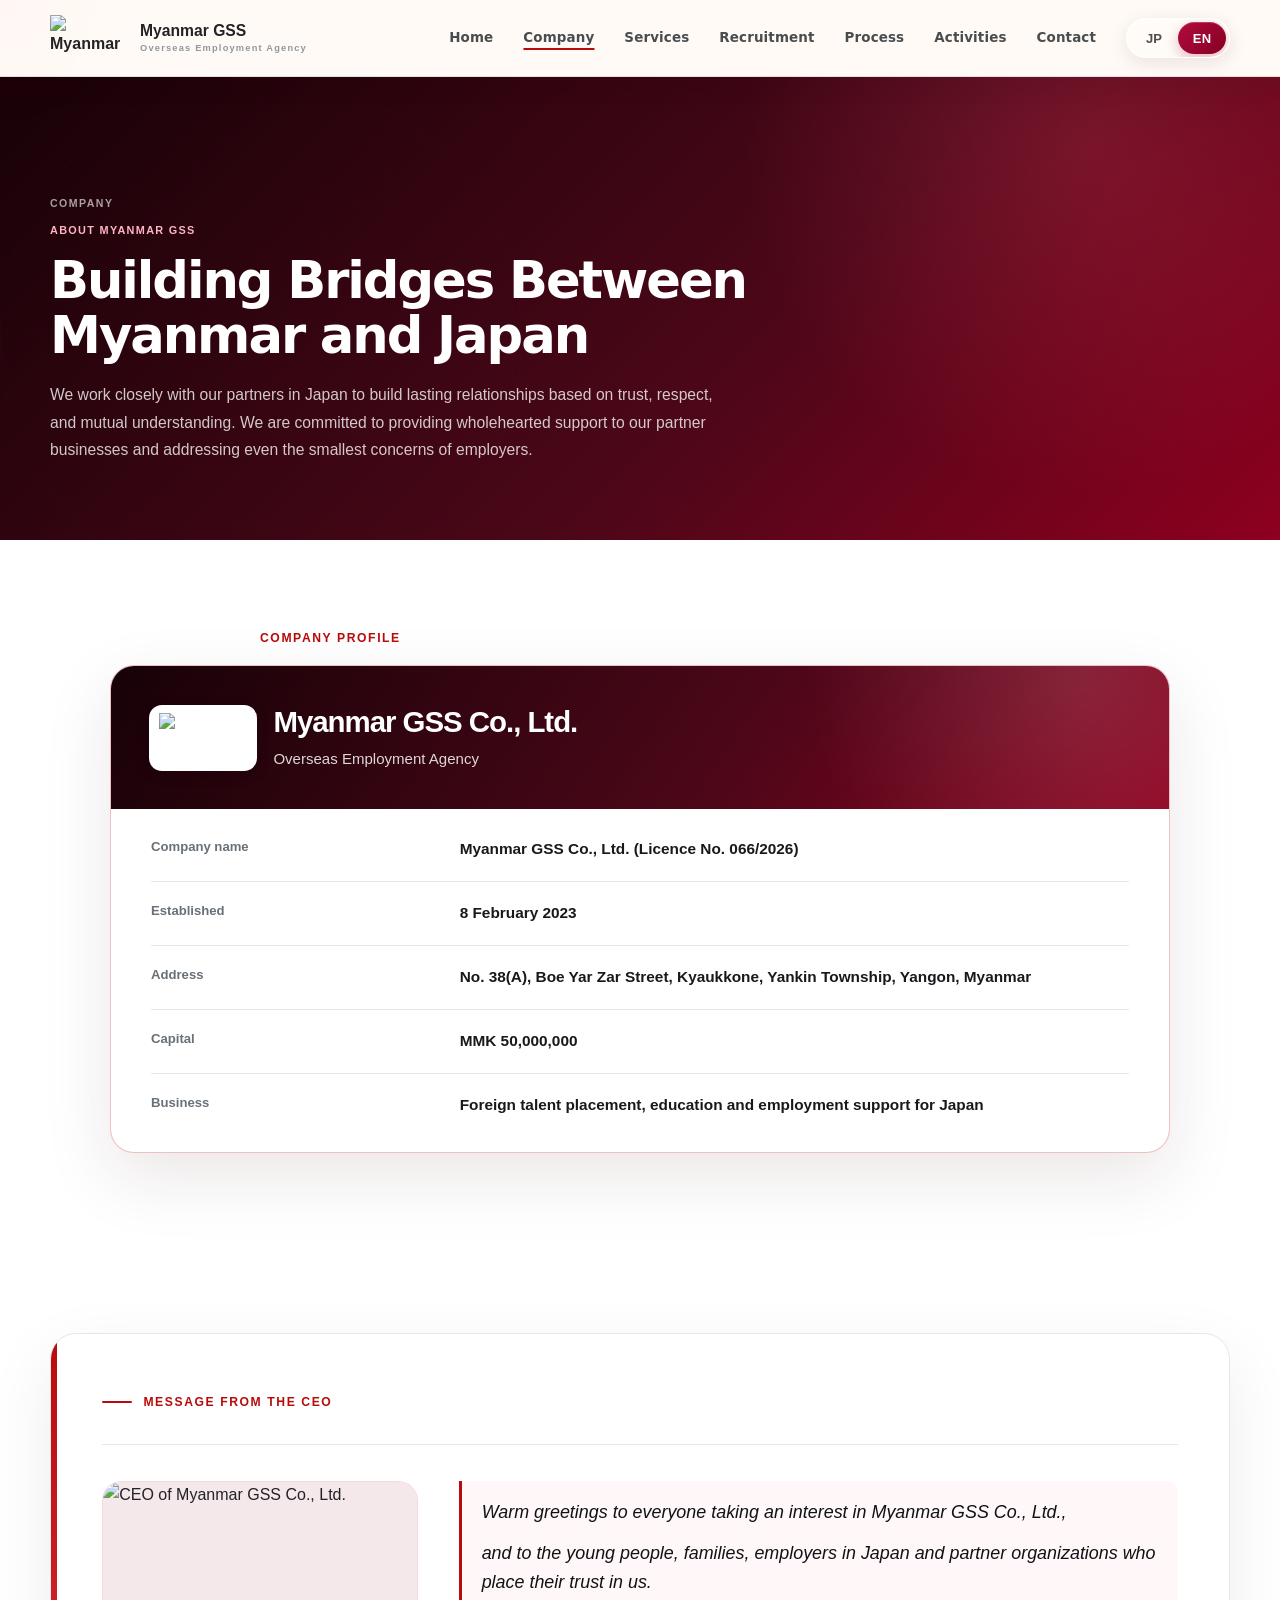
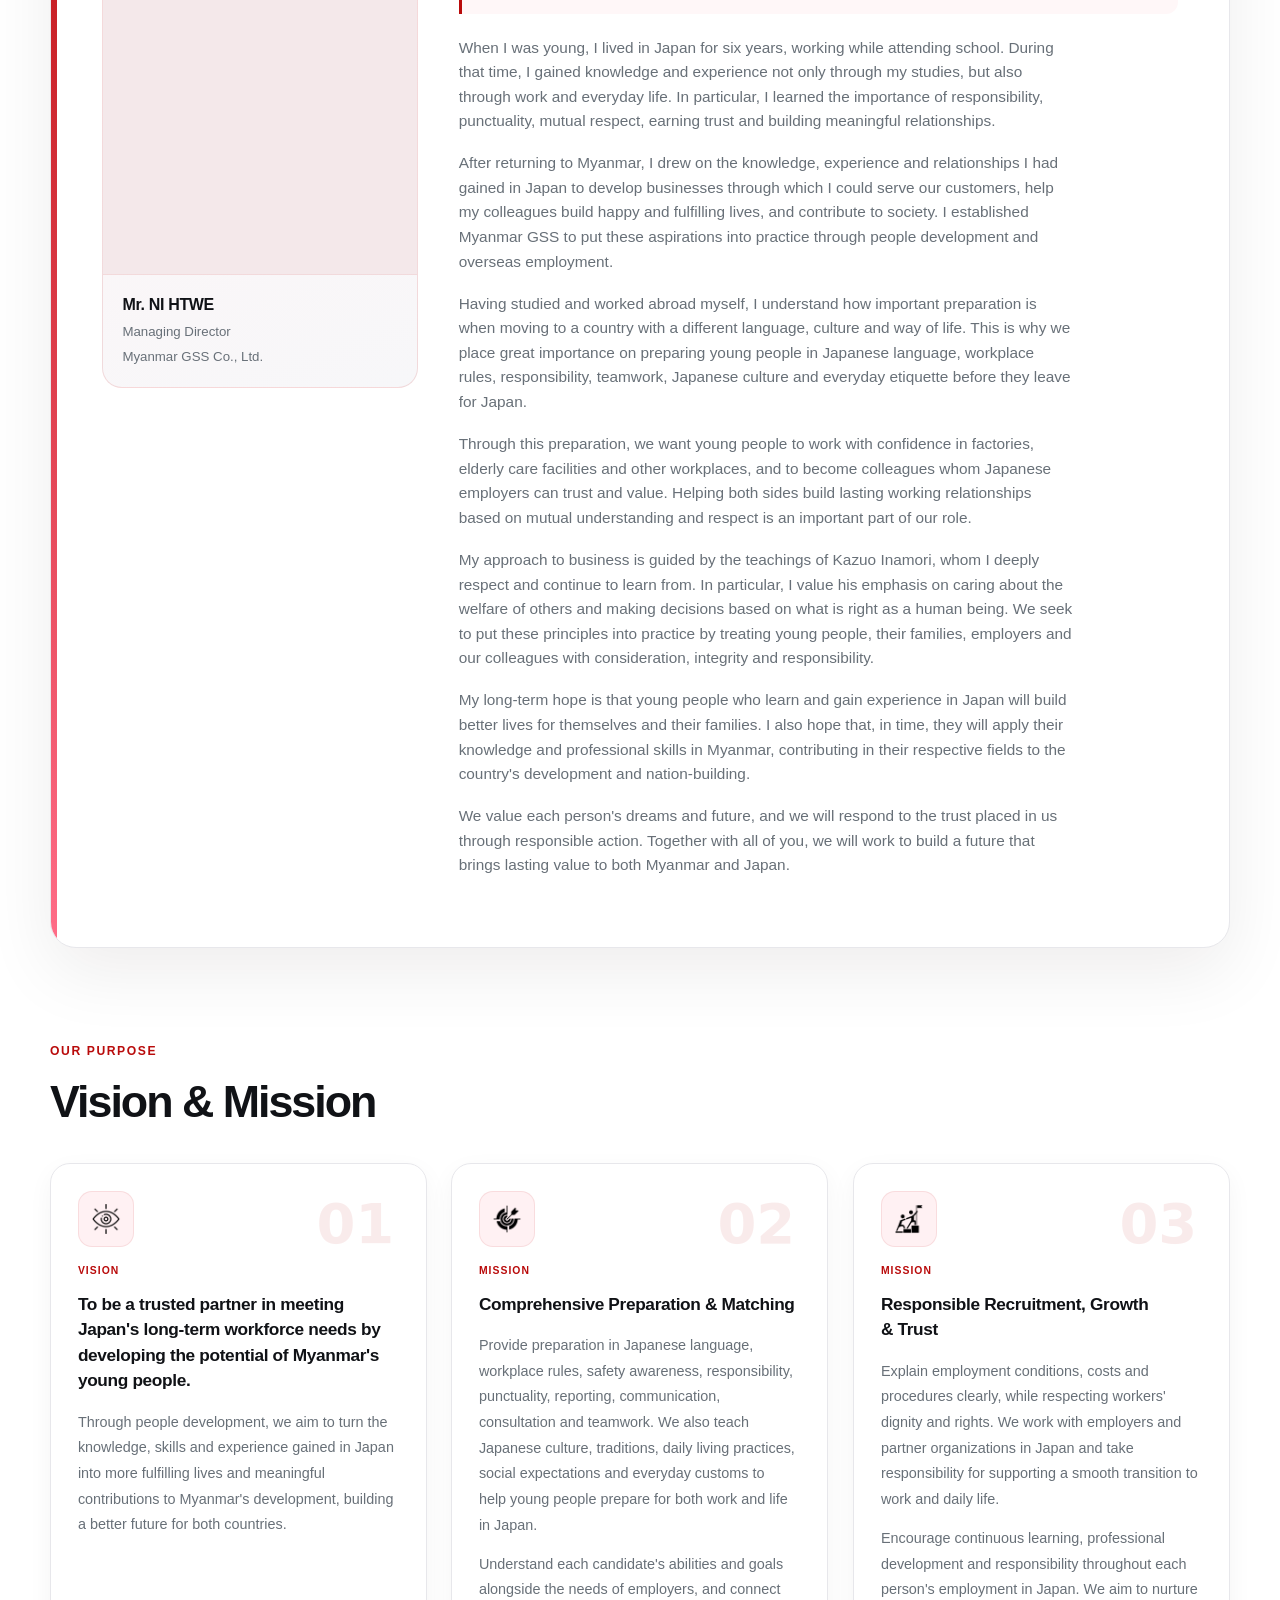
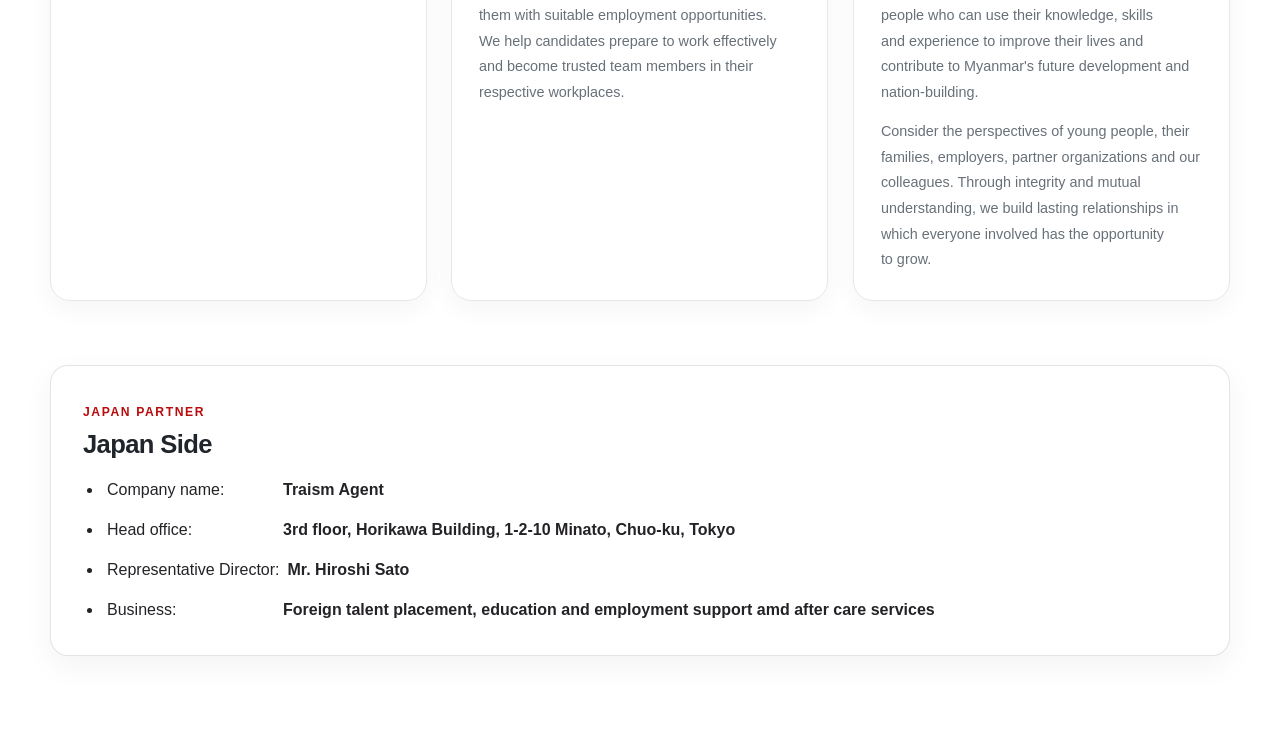
==== about.html @ 5ed7e0de "changed footer." ====
<!doctype html>
<html lang="en">

<head>
  <meta charset="utf-8">
  <meta name="viewport" content="width=device-width,initial-scale=1">
  <meta name="description" content="About Myanmar GSS Co., Ltd. and its bridge between Myanmar talent and Japan.">
  <title>Myanmar GSS | Company</title>

  <link rel="stylesheet" href="css/styles.css">
  <link rel="stylesheet" href="css/about.css">
  <link rel="stylesheet" href="css/footer.css">
  <link rel="stylesheet" href="css/home.css">

  <link rel="icon" href="assets/favicon.ico" sizes="any">
  <link rel="icon" type="image/png" sizes="192x192" href="assets/favicon-192.png">
  <link rel="apple-touch-icon" href="assets/apple-touch-icon.png">
  <link rel="stylesheet" href="https://cdnjs.cloudflare.com/ajax/libs/font-awesome/6.5.2/css/all.min.css">
  <link rel="stylesheet" href="https://cdn.jsdelivr.net/npm/bootstrap-icons@1.11.3/font/bootstrap-icons.min.css">

</head>

<body id="top" class="about-page">

  <div class="page-loader" id="pageLoader" aria-hidden="true">
    <div class="loader-inner">
      <div class="loader-logo"><img src="assets/logo.png" alt=""></div>
      <div class="loader-line"><span></span></div>
    </div>
  </div>
  <div class="scroll-progress" id="scrollProgress" aria-hidden="true"></div>
  <div class="cursor-glow" id="cursorGlow" aria-hidden="true"></div>


  <header class="nav-shell">
    <div class="container nav-inner">
      <a class="brand" href="index.html" aria-label="Myanmar GSS home" data-i18n-aria-label="common.brandHome">
        <span class="brand-logo-wrap"><img class="brand-logo" src="assets/logo.png" alt="Myanmar GSS logo"
            data-i18n-alt="header.brandName"></span>
        <span class="brand-copy"><span class="brand-name" data-i18n="header.brandName">Myanmar GSS</span><span
            class="brand-note" data-i18n="header.brandNoteGlobal">Overseas Employment Agency</span></span>
      </a>
      <button class="nav-toggle" id="navToggle" type="button" aria-label="Open navigation" aria-expanded="false"
        data-i18n-aria-label="common.openNavigation">
        <span></span><span></span><span></span>
      </button>
      <nav class="nav-links" id="navLinks" aria-label="Primary navigation"
        data-i18n-aria-label="common.primaryNavigation">
        <a class="nav-link" data-page="index.html" href="index.html" data-i18n="nav.home">Home</a>
        <a class="nav-link" data-page="about.html" href="about.html" data-i18n="nav.company">Company</a>
        <a class="nav-link" data-page="services.html" href="services.html" data-i18n="nav.services">Services</a>
        <a class="nav-link" data-page="recruitment.html" href="recruitment.html"
          data-i18n="nav.recruitment">Recruitment</a>
        <a class="nav-link" data-page="process.html" href="process.html" data-i18n="nav.process">Process</a>
        <a class="nav-link" data-page="activities.html" href="activities.html" data-i18n="nav.activities">Activities</a>
        <a class="nav-link" data-page="contact.html" href="contact.html" data-i18n="nav.contact">Contact</a>

        <div class="language-selector" id="languageSelector" role="group" aria-label="Change language"
          data-i18n-aria-label="common.changeLanguage">
          <span class="language-pill-bg" id="languagePill" aria-hidden="true"></span>
          <button class="language-btn" type="button" data-language="ja" aria-pressed="false"><span
              class="language-code">JP</span><span class="language-name" aria-hidden="true">日本語</span></button>
          <button class="language-btn" type="button" data-language="en" aria-pressed="true"><span
              class="language-code">EN</span><span class="language-name" aria-hidden="true">English</span></button>
        </div>

      </nav>
    </div>
  </header>


  <main>
    <section class="page-hero">
      <div class="container">
        <div class="crumb" data-i18n="company.hero.crumb">Company</div>
        <div class="eyebrow" data-i18n="company.hero.eyebrow">About Myanmar GSS</div>
        <h1 data-i18n="company.hero.title">Building Bridges Between Myanmar and Japan</h1>
        <p data-i18n="company.hero.copy">We work closely with our partners in Japan to build lasting relationships based
          on trust, respect,
          and mutual understanding. We are committed to providing wholehearted support to our partner businesses and
          addressing even the smallest concerns of employers.
        </p>
      </div>
    </section>

    <!-- COMPANY PROFILES SECTION -->
    <section class="section company-profiles-section">
      <div class="container">
        <div class="section-header company-profile-heading reveal">
          <div class="eyebrow" data-i18n="company.profile.eyebrow">Company profile</div>
        </div>

        <div class="company-profiles-grid company-profiles-grid-single">
          <!-- CARD A: MAIN AGENCY - Hero Profile Card -->
          <article class="profile-card hero-profile reveal">
            <div class="profile-card-header">

              <div class="profile-icon-wrapper">
                <img src="assets/logo.png" alt="Myanmar GSS Co., Ltd. logo" class="profile-logo">
              </div>

              <div class="profile-card-title">
                <strong data-i18n="company.profile.card.company">Myanmar GSS Co., Ltd.</strong>
                <span data-i18n="company.profile.card.heading">Overseas Employment Agency</span>
              </div>
            </div>
            <div class="profile-card-body">
              <div class="profile-row">
                <div class="profile-label" data-i18n="company.profile.card.companyLabel">Company name</div>
                <div class="profile-value" data-i18n="company.profile.card.companyValue">Myanmar GSS Co., Ltd. (Licence
                  No. 066/2026)</div>
              </div>
              <div class="profile-row">
                <div class="profile-label" data-i18n="company.profile.card.established">Established</div>
                <div class="profile-value" data-i18n="company.profile.card.establishedValue">8 February 2023</div>
              </div>
              <div class="profile-row">
                <div class="profile-label" data-i18n="company.profile.card.address">Address</div>
                <div class="profile-value" data-i18n="company.profile.card.addressValue">No. 38(A), Boe Yar Zar Street,
                  Kyaukkone, Yankin Township, Yangon, Myanmar</div>
              </div>
              <div class="profile-row">
                <div class="profile-label" data-i18n="company.profile.card.capital">Capital</div>
                <div class="profile-value" data-i18n="company.profile.card.capitalValue">MMK 50,000,000</div>
              </div>
              <div class="profile-row">
                <div class="profile-label" data-i18n="company.profile.card.business">Business</div>
                <div class="profile-value" data-i18n="company.profile.card.businessValue">Foreign talent placement,
                  education and employment support for Japan</div>
              </div>
            </div>
          </article>

        </div>

      
      </div>
    </section>
    <!-- CEO MESSAGE & PURPOSE SECTION -->
    <section class="ceo-purpose-section">
      <div class="container">

        <!-- CEO MESSAGE - Executive Highlight Card -->
        <article class="ceo-executive-card reveal">
          <div class="ceo-card-accent-bar" aria-hidden="true"></div>
          <div class="ceo-card-content">
            <div class="ceo-card-header">
              <div class="ceo-heading-copy">
                <span class="eyebrow" data-i18n="company.ceo.ceoTitle">MESSAGE FROM THE CEO</span>
              </div>
            </div>
            <div class="ceo-message-layout">
              <aside class="ceo-visual-column" aria-label="Chief Executive Officer">
                <div class="ceo-portrait ceo-portrait-large">
                  <img src="assets/images/company/company_4.webp" alt="CEO of Myanmar GSS Co., Ltd.">
                </div>
                <div class="ceo-visual-caption">
                  <strong data-i18n="company.ceo.name">Mr. NI HTWE</strong>
                  <span data-i18n="company.ceo.position">Managing Director</span>
                  <span data-i18n="company.ceo.company">Myanmar GSS Co., Ltd.</span>
                </div>
              </aside>
              <div class="ceo-message-copy">
                <blockquote class="ceo-quote" data-i18n="company.ceo.ceoMessage">
                  <p>Warm greetings to everyone taking an interest in Myanmar GSS Co., Ltd.,</p>
                  <p>and to the young people, families, employers in Japan and partner organizations who place their
                    trust in us.</p>
                </blockquote>
                <div class="ceo-message-body" data-i18n="company.ceo.ceoParagraph">
                  <p>When I was young, I lived in Japan for six years, working while attending school. During that time,
                    I gained knowledge and experience not only through my studies, but also through work and everyday
                    life. In particular, I learned the importance of responsibility, punctuality, mutual respect,
                    earning trust and building meaningful relationships.</p>
                  <p>After returning to Myanmar, I drew on the knowledge, experience and relationships I had gained in
                    Japan to develop businesses through which I could serve our customers, help my colleagues build
                    happy and fulfilling lives, and contribute to society. I established Myanmar GSS to put these
                    aspirations into practice through people development and overseas employment.</p>
                  <p>Having studied and worked abroad myself, I understand how important preparation is when moving to a
                    country with a different language, culture and way of life. This is why we place great importance on
                    preparing young people in Japanese language, workplace rules, responsibility, teamwork, Japanese
                    culture and everyday etiquette before they leave for Japan.</p>
                  <p>Through this preparation, we want young people to work with confidence in factories, elderly care
                    facilities and other workplaces, and to become colleagues whom Japanese employers can trust and
                    value. Helping both sides build lasting working relationships based on mutual understanding and
                    respect is an important part of our role.</p>
                  <p>My approach to business is guided by the teachings of Kazuo Inamori, whom I deeply respect and
                    continue to learn from. In particular, I value his emphasis on caring about the welfare of others
                    and making decisions based on what is right as a human being. We seek to put these principles into
                    practice by treating young people, their families, employers and our colleagues with consideration,
                    integrity and responsibility.</p>
                  <p>My long-term hope is that young people who learn and gain experience in Japan will build better
                    lives for themselves and their families. I also hope that, in time, they will apply their knowledge
                    and professional skills in Myanmar, contributing in their respective fields to the country's
                    development and nation-building.</p>
                  <p>We value each person's dreams and future, and we will respond to the trust placed in us through
                    responsible action. Together with all of you, we will work to build a future that brings lasting
                    value to both Myanmar and Japan.</p>
                </div>
              </div>
            </div>
          </div>
        </article>

        <!-- PURPOSE: VISION & MISSION - 3-Column Card Grid -->
        <div class="purpose-section reveal delay-1">
          <header class="purpose-header">
            <span class="eyebrow" data-i18n="company.purpose.title">OUR PURPOSE</span>
            <h2 data-i18n="company.purpose.h1">Vision & Mission</h2>
          </header>

          <div class="purpose-grid-3col">
            <!-- VISION CARD -->
            <article class="purpose-card-3col vision-card">
              <div class="purpose-card-icon"><img src="assets/images/about/vision.png" alt="" aria-hidden="true" loading="lazy"></div>
              <div class="purpose-card-number">01</div>
              <div class="purpose-card-content">
                <span class="purpose-label" data-i18n="company.vision.label">VISION</span>
                <h3 data-i18n="company.vision.title">To be a trusted partner in meeting Japan's long-term workforce
                  needs by developing the potential of Myanmar's young people.</h3>
                <p data-i18n="company.vision.text">Through people development, we aim to turn the knowledge, skills and
                  experience gained in Japan into more fulfilling lives and meaningful contributions to Myanmar's
                  development, building a better future for both countries.</p>
              </div>
            </article>

            <!-- MISSION CARD 1: PREPARATION & MATCHING -->
            <article class="purpose-card-3col mission-card">
              <div class="purpose-card-icon"><img src="assets/images/about/target.png" alt="" aria-hidden="true" loading="lazy"></div>
              <div class="purpose-card-number">02</div>
              <div class="purpose-card-content">
                <span class="purpose-label" data-i18n="company.mission.label">MISSION</span>
                <h3 data-i18n="company.mission.title1">Comprehensive Preparation & Matching</h3>
                <p data-i18n="company.mission.text1">Provide preparation in Japanese language, workplace rules, safety
                  awareness, responsibility, punctuality, reporting, communication, consultation and teamwork. We also
                  teach Japanese culture, traditions, daily living practices, social expectations and everyday customs
                  to help young people prepare for both work and life in Japan.</p>
                <p data-i18n="company.mission.text2">Understand each candidate's abilities and goals alongside the needs
                  of employers, and connect them with suitable employment opportunities. We help candidates prepare to
                  work effectively and become trusted team members in their respective workplaces.</p>
              </div>
            </article>

            <!-- MISSION CARD 2: RESPONSIBLE RECRUITMENT & GROWTH -->
            <article class="purpose-card-3col mission-card">
              <div class="purpose-card-icon"><img src="assets/images/about/goals.png" alt="" aria-hidden="true" loading="lazy"></div>
              <div class="purpose-card-number">03</div>
              <div class="purpose-card-content">
                <span class="purpose-label" data-i18n="company.mission.label">MISSION</span>
                <h3 data-i18n="company.mission.title3">Responsible Recruitment, Growth & Trust</h3>
                <p data-i18n="company.mission.text3">Explain employment conditions, costs and procedures clearly, while
                  respecting workers' dignity and rights. We work with employers and partner organizations in Japan and
                  take responsibility for supporting a smooth transition to work and daily life.</p>
                <p data-i18n="company.mission.text4">Encourage continuous learning, professional development and
                  responsibility throughout each person's employment in Japan. We aim to nurture people who can use
                  their knowledge, skills and experience to improve their lives and contribute to Myanmar's future
                  development and nation-building.</p>
                <p data-i18n="company.mission.text5">Consider the perspectives of young people, their families,
                  employers, partner organizations and our colleagues. Through integrity and mutual understanding, we
                  build lasting relationships in which everyone involved has the opportunity to grow.</p>
              </div>
            </article>
          </div>
        </div><br>

    <!-- JAPAN-SIDE PARTNER DETAILS (restored from previous About page) -->
        <section class="japan-side-card reveal" aria-labelledby="japan-side-title">
          <div class="japan-side-heading">
            <span class="eyebrow">JAPAN PARTNER</span>
            <h3 id="japan-side-title">Japan Side</h3>
          </div>
          <ul class="japan-side-details">
            <li><span>Company name:</span><strong>Traism Agent</strong></li>
            <li><span>Head office:</span><strong>3rd floor, Horikawa Building, 1-2-10 Minato, Chuo-ku, Tokyo</strong></li>
            <li><span>Representative Director:</span><strong>Mr. Hiroshi Sato</strong></li>
            <li><span>Business:</span><strong>Foreign talent placement, education and employment support amd after care services</strong></li>
          </ul>
        </section>


      </div>
    </section>


  </main>

  <!-- Footer -->
  <div id="footer-container"></div>

  <button class="backtop" id="backTop" type="button" aria-label="Back to top"
    data-i18n-aria-label="common.backToTop">↑</button>
  <script src="js/components.js"></script>
  <script src="js/vendor/i18next.min.js"></script>
  <script src="js/i18n.js"></script>
  <script src="js/script.js"></script>

</body>

</html>
---- css/styles.css ----
:root {
  /* Image Palette */
  --primary-white: #f4f4f4;
  /* Base off-white / light surface */
  --accent-orange: #fb9935;
  /* Warm secondary accent */
  --red: #b90b0b;
  /* Primary brand red */
  --red-dark: #8c0909;
  /* Deep red / dark states */

  /* Derived Neutrals & Tints */
  --red-soft: #fff1f3;
  /* Soft light tint derived from #B90B0B */
  --surface: #f4f4f4;
  /* Matched to off-white swatch */
  --line: #e6e2e0;
  /* Neutral border line */
  --ink: #101216;
  /* High-contrast text */
  --muted: #687078;
  /* Subtle copy */
  --dark: #170207;
  /* Dark theme panels */
  --white: #ffffff;
  /* Pure white */
  --ease: cubic-bezier(0.2, 0.8, 0.2, 1);
}

* {
  box-sizing: border-box;
}

html {
  scroll-behavior: smooth;
  scroll-padding-top: 82px;
}

body {
  margin: 0;
  font-family:
    Inter,
    ui-sans-serif,
    system-ui,
    -apple-system,
    "Segoe UI",
    Arial,
    sans-serif;
  color: var(--ink);
  background: #fff;
  line-height: 1.7;
  -webkit-font-smoothing: antialiased;
}

a {
  text-decoration: none;
  color: inherit;
}

img {
  display: block;
  max-width: 100%;
}


button,
input,
textarea {
  font: inherit;
}

button {
  cursor: pointer;
}

.container {
  width: min(1180px, calc(100% - 40px));
  margin-inline: auto;
}

h1,
h2,
h3,
h4 {
  font-family: Manrope, Inter, ui-sans-serif, system-ui, sans-serif;
  letter-spacing: -0.045em;
  line-height: 1.08;
}

.page-loader {
  position: fixed;
  inset: 0;
  z-index: 2000;
  background: var(--red-soft);
  display: grid;
  place-items: center;
  transition:
    opacity 0.55s var(--ease),
    visibility 0.55s var(--ease);
}

.page-loader.hide {
  opacity: 0;
  visibility: hidden;
  pointer-events: none;
}

.loader-inner {
  text-align: center;
  color: #fff;
}

.loader-logo {
  width: 120px;
  height: 80px;
  margin: auto auto 18px;
  overflow: hidden;
}

.loader-logo img {
  width: 100%;
  height: 100%;
  object-fit: contain;
}

.loader-line {
  width: 150px;
  height: 2px;
  background: #ffffff20;
  overflow: hidden;
}

.loader-line span {
  display: block;
  width: 55%;
  height: 100%;
  background: #ff4769;
  animation: load 1.1s var(--ease) infinite;
}

@keyframes load {
  to {
    transform: translateX(300%);
  }
}

.scroll-progress {
  position: fixed;
  z-index: 2100;
  top: 0;
  left: 0;
  width: 0;
  height: 3px;
  background: linear-gradient(90deg, var(--red), #ff4769);
}

.cursor-glow {
  position: fixed;
  z-index: 999;
  pointer-events: none;
  width: 260px;
  height: 260px;
  border-radius: 50%;
  transform: translate(-50%, -50%);
  background: radial-gradient(circle, rgba(201, 0, 45, 0.09), transparent 68%);
  opacity: 0;
}

body.cursor-ready .cursor-glow {
  opacity: 1;
}

.nav-shell {
  position: sticky;
  top: 0;
  z-index: 1000;
  background: #fffffff2;
  border-bottom: 1px solid var(--line);
  -webkit-backdrop-filter: blur(16px);
  backdrop-filter: blur(16px);
  transition: 0.3s var(--ease);
}

.nav-shell.scrolled {
  box-shadow: 0 10px 35px #0000000d;
}

.nav-shell.nav-hidden {
  transform: translateY(-100%);
}

.nav-inner {
  min-height: 76px;
  display: flex;
  align-items: center;
  gap: 24px;
}

.brand {
  display: flex;
  align-items: center;
  gap: 12px;
  font-weight: 800;
  min-width: 220px;
}

.brand-logo-wrap {
  width: 78px;
  height: 46px;
  display: flex;
  align-items: center;
  justify-content: center;
  flex: 0 0 auto;
}

.brand-logo {
  width: 78px;
  height: 46px;
  object-fit: contain;
}

.brand-copy {
  display: block;
}

.brand-name {
  display: block;
  line-height: 1;
  font-size: 0.98rem;
}

.brand-note {
  display: block;
  margin-top: 5px;
  color: #92979c;
  font-size: 0.58rem;
  letter-spacing: 0.13em;
  line-height: 1;
}

.nav-toggle {
  display: none;
  border: 1px solid var(--line);
  background: #fff;
  border-radius: 10px;
  padding: 8px 11px;
}

.nav-toggle span {
  display: block;
  width: 22px;
  height: 2px;
  background: #222;
  margin: 4px;
}

.nav-links {
  display: flex;
  align-items: center;
  gap: 6px;
  margin-left: auto;
}

.nav-link {
  position: relative;
  display: inline-flex;
  align-items: center;
  height: 40px;
  padding: 0 12px;
  font-size: 0.84rem;
  font-weight: 600;
  font-family: Inter, ui-sans-serif, system-ui, -apple-system, "Segoe UI", Arial, sans-serif;
  letter-spacing: 0.01em;
  color: #4a4d50;
  line-height: 1;
  transition: color 0.2s var(--ease);
}

.nav-link:hover {
  color: var(--red);
}


.nav-link:after {
  content: "";
  position: absolute;
  left: 50%;
  bottom: 2px;
  width: 0;
  height: 2px;
  bottom: 8px;
  background: var(--red);
  transform: translateX(-50%);
  transition: 0.25s var(--ease);
}

.nav-link:hover:after,
.nav-link.active:after {
  width: calc(100% - 24px);
}

.hero {
  position: relative;
  min-height: 760px;
  display: flex;
  align-items: center;
  overflow: hidden;
  background: var(--dark);
  color: #fff;
}

.hero-photo {
  position: absolute;
  inset: -2%;
  background:
    linear-gradient(90deg,
      #110005f7 0%,
      #110005d4 35%,
      #11000566 68%,
      #11000526 100%),
    url("../assets/representative.png") center/cover no-repeat;
  transform: scale(1.02);
  transition: transform 1.5s var(--ease);
}

.loaded .hero-photo {
  transform: scale(1);
}

.hero-grid {
  position: absolute;
  inset: 0;
  opacity: 0.2;
  background:
    linear-gradient(#fff1 1px, transparent 1px),
    linear-gradient(90deg, #fff1 1px, transparent 1px);
  background-size: 76px 76px;
}

.hero-content {
  position: relative;
  z-index: 2;
  padding: 90px 0;
}

.kicker,
.eyebrow {
  font-size: 0.69rem;
  font-weight: 850;
  letter-spacing: 0.18em;
  text-transform: uppercase;
}

.kicker {
  color: #ffb5c3;
}

.kicker:before {
  content: "";
  display: inline-block;
  width: 34px;
  height: 2px;
  background: #ffb5c3;
  vertical-align: middle;
  margin-right: 11px;
}

.eyebrow {
  color: var(--red);
}

.p_eyebrow {
    color: var(--black);
    font-weight: bold;
}

.hero h2 .red {
  color: #ffbac6;
}

.hero-copy,
.hero-copy1 {
  max-width: 690px;
  color: #ffffffbd;
  font-size: 1.04rem;
}

.hero-highlights {
  max-width: 1050px;
  margin: 0;
  padding-left: 1.2rem;
  color: #ffffff;
}

.hero-highlights li {
  margin-bottom: 1rem;
  padding-left: 0.2rem;
  color: #ffffffbd;
  font-size: 1.04rem;
  line-height: 1.7;
}

.hero-highlights li::marker {
  color: #ffffff;
}

.hero-actions {
  display: flex;
  flex-wrap: wrap;
  gap: 10px;
  margin-top: 1.8rem;
}

.btn {
  display: inline-flex;
  align-items: center;
  justify-content: center;
  border: 0;
  border-radius: 999px;
  padding: 0.86rem 1.25rem;
  font-weight: 800;
  transition: 0.22s var(--ease);
}

.btn-red {
  background: var(--red);
  color: #fff;
  box-shadow: 0 14px 30px #c9002d33;
}

.btn-red:hover {
  background: var(--red-dark);
  color: #fff;
  transform: translateY(-2px);
}

.btn-white {
  background: #fff;
  color: #171717;
}

.btn-white:hover {
  background: #f2f2f2;
  transform: translateY(-2px);
}

.hero-facts {
  display: flex;
  flex-wrap: wrap;
  margin-top: 3rem;
  max-width: 860px;
  border-top: 1px solid #fff2;
  padding-top: 1.25rem;
}

.hero-fact {
  min-width: 200px;
  padding: 0 1.35rem;
  border-right: 1px solid #fff1;
}

.hero-fact:first-child {
  padding-left: 0;
}

.hero-fact:last-child {
  border-right: 0;
}

.hero-fact small {
  display: block;
  color: #ffffff70;
  font-size: 0.64rem;
  letter-spacing: 0.12em;
  text-transform: uppercase;
}

.hero-fact strong {
  display: block;
  color: #fff;
  font-size: 0.9rem;
}

.section {
  padding: 100px 0;
}

.section-soft {
  background: var(--surface);
}

.section-title {
  margin: 0.55rem 0 1rem;
  font-size: clamp(2.2rem, 4.5vw, 4.3rem);
}

.section-copy {
  color: var(--muted);
  max-width: 720px;
}

.page-hero {
  padding: 140px 0 92px;
  background: linear-gradient(135deg, #170207, #39000d);
  color: #fff;
  position: relative;
  overflow: hidden;
}

.page-hero:after {
  content: "";
  position: absolute;
  width: 520px;
  height: 520px;
  border: 1px solid #fff2;
  border-radius: 50%;
  right: -170px;
  top: -220px;
  box-shadow:
    0 0 0 55px #fff00005,
    0 0 0 110px #fff00003;
}

.page-hero .container {
  position: relative;
  z-index: 1;
}

.page-hero .eyebrow {
  color: #ffb5c3;
}

.crumb {
  font-size: 0.72rem;
  color: #ffffff80;
  font-weight: 800;
  letter-spacing: 0.08em;
  text-transform: uppercase;
  margin-bottom: 1rem;
}

.page-hero h1 {
  font-size: clamp(2.9rem, 6vw, 6rem);
  margin: 0.5rem 0 1rem;
}

.page-hero p {
  max-width: 720px;
  color: #ffffffb8;
  font-size: 1.05rem;
}

.card-clean,
.service-card,
.job-card,
.gallery-copy,
.profile {
  background: #fff;
  border: 1px solid var(--line);
}

.card-clean {
  height: 100%;
  padding: 2rem;
  transition: 0.28s var(--ease);
}

.card-clean:hover,
.job-card:hover {
  transform: translateY(-5px);
  box-shadow: 0 22px 60px #00000012;
}

.number {
  font-weight: 850;
  color: var(--red);
  font-size: 2.8rem;
  line-height: 1;
}

.fact-grid {
  display: grid;
  grid-template-columns: repeat(2, 1fr);
  gap: 1px;
  background: var(--line);
  border: 1px solid var(--line);
}

.fact-grid1 {
  display: grid;
  grid-template-columns: repeat(1, 1fr);
  gap: 1px;
  background: transparent;
  border: 1px solid var(--line);
}

.fact {
  background: #fff;
  padding: 1.3rem;
}

.fact small {
  display: block;
  color: var(--muted);
  font-size: 0.67rem;
  text-transform: uppercase;
  letter-spacing: 0.11em;
}

.fact strong {
  display: block;
  margin-top: 0.25rem;
}

.profile {
  border-top: 3px solid var(--red);
  box-shadow: 0 25px 65px #0000000f;
}

.profile-head {
  padding: 1.15rem 1.35rem;
  background: #fafafa;
  border-bottom: 1px solid var(--line);
  display: flex;
  justify-content: space-between;
  gap: 10px;
}

.profile-body {
  padding: 0.25rem 1.35rem;
}

.profile-row {
  display: grid;
  grid-template-columns: 150px 1fr;
  gap: 18px;
  padding: 1.08rem 0;
  border-bottom: 1px solid var(--line);
}

.profile-row:last-child {
  border-bottom: 0;
}

.profile-label {
  color: var(--muted);
  font-size: 0.79rem;
  font-weight: 700;
}

.profile-value {
  font-weight: 600;
}

.dark-panel {
  background: var(--dark);
  color: #fff;
  position: relative;
  overflow: hidden;
}

.dark-panel .container {
  position: relative;
  z-index: 1;
}

.quote {
  max-width: 850px;
  border-left: 3px solid #ff4769;
  padding-left: 1.2rem;
  font-size: clamp(1.5rem, 2.7vw, 2.35rem);
  line-height: 1.38;
}

.dark-panel p {
  color: #ffffffad;
}

.service-card {
  height: 100%;
  padding: 2rem;
  position: relative;
  overflow: hidden;
}

.service-card:before {
  content: "";
  position: absolute;
  left: 0;
  top: 0;
  width: 100%;
  height: 3px;
  background: linear-gradient(90deg, var(--red), transparent);
}

.service-card h2,
.service-card h3 {
  font-size: 1.42rem;
}

.service-card p,
.service-list {
  color: var(--muted);
}

.service-list {
  list-style: none;
  padding: 0;
  margin: 1.15rem 0 0;
}

.service-list li {
  display: flex;
  gap: 9px;
  padding: 0.62rem 0;
  border-top: 1px solid var(--line);
  font-size: 0.86rem;
}

.service-list li:before {
  content: "↗";
  color: var(--red);
  font-weight: 800;
}

.support-strip {
  display: grid;
  grid-template-columns: repeat(3, 1fr);
  background: #fff;
  border: 1px solid var(--line);
}

.support-item {
  padding: 1.35rem 1.5rem;
  border-right: 1px solid var(--line);
}

.support-item:last-child {
  border-right: 0;
}

.support-item small {
  display: block;
  color: var(--red);
  font-size: 0.65rem;
  font-weight: 800;
  letter-spacing: 0.12em;
  text-transform: uppercase;
}

.support-item p {
  color: var(--muted);
  font-size: 0.81rem;
  margin: 0.35rem 0 0;
}

.flow-shell {
  background: #fff;
  border: 1px solid var(--line);
  padding: 2.35rem 1.2rem;
}

.flow-step {
  text-align: center;
  position: relative;
}

.flow-dot {
  width: 60px;
  height: 60px;
  margin: 0 auto 1rem;
  border-radius: 50%;
  display: grid;
  place-items: center;
  color: #fff;
  background: var(--red);
  font-weight: 850;
  box-shadow: 0 13px 28px #c9002d33;
}

.flow-line {
  position: absolute;
  top: 30px;
  left: 74%;
  right: -26%;
  height: 1px;
  background: #ddd;
}

.flow-step:last-child .flow-line {
  display: none;
}

.flow-step p {
  max-width: 188px;
  margin: 0 auto;
  color: var(--muted);
  font-size: 0.81rem;
}

.visual-card,
.gallery-box {
  position: relative;
  overflow: hidden;
  background: #ddd;
}

.visual-card {
  min-height: 560px;
}

.visual-card img,
.gallery-box img {
  width: 100%;
  height: 100%;
  object-fit: cover;
}

.visual-card img {
  min-height: 560px;
}

.gallery-box {
  height: 100%;
  min-height: 460px;
}

.gallery-box img {
  min-height: 460px;
}

.gallery-label {
  position: absolute;
  left: 15px;
  bottom: 15px;
  background: #00000085;
  -webkit-backdrop-filter: blur(8px);
  backdrop-filter: blur(8px);
  color: #fff;
  padding: 0.7rem 0.85rem;
  font-size: 0.79rem;
}

.gallery-copy {
  height: 100%;
  min-height: 300px;
  padding: 2rem;
  display: flex;
  flex-direction: column;
  justify-content: center;
}

.presentation-image {
  border-radius: 20px;
}
 
.principle {
  display: grid;
  grid-template-columns: 42px 1fr;
  gap: 15px;
  padding: 1.08rem 0;
  border-top: 1px solid var(--line);
}

.principle:last-child {
  border-bottom: 1px solid var(--line);
}

.principle-mark {
  width: 32px;
  height: 32px;
  display: grid;
  place-items: center;
  border: 1px solid #e8b7c0;
  color: var(--red);
  font-size: 0.7rem;
  font-weight: 800;
}

.principle span {
  display: block;
  color: var(--muted);
  font-size: 0.83rem;
}

.recruitment-note {
  padding: 0.9rem 1rem;
  border: 1px dashed #dfafb8;
  background: #fff8f9;
  color: #71414a;
  font-size: 0.73rem;
}

.filters {
  display: flex;
  flex-wrap: wrap;
  gap: 8px;
  margin-bottom: 24px;
}

.filter {
  border: 1px solid #202326;
  background: #fff;
  border-radius: 999px;
  padding: 0.55rem 0.9rem;
  font-weight: 750;
  font-size: 0.8rem;
}

.filter.active,
.filter:hover {
  background: #202326;
  color: #fff;
}

.role-count {
  margin-left: auto;
  align-self: center;
  color: var(--muted);
  font-size: 0.8rem;
}

.job-card {
  height: 100%;
  overflow: hidden;
  transition: 0.25s var(--ease);
}

.job-top {
  padding: 1.25rem 1.35rem;
  border-bottom: 1px solid var(--line);
  display: flex;
  justify-content: space-between;
  gap: 12px;
}

.job-category {
  color: var(--red);
  font-size: 0.65rem;
  text-transform: uppercase;
  letter-spacing: 0.12em;
  font-weight: 800;
}

.job-title {
  font-size: 1.25rem;
  margin: 0.2rem 0;
}

.job-status {
  color: #14733c;
  font-size: 0.68rem;
  font-weight: 800;
  text-transform: uppercase;
}

.job-body {
  padding: 1.35rem;
}

.job-meta {
  display: flex;
  flex-wrap: wrap;
  gap: 7px;
  margin-bottom: 1rem;
}

.job-chip,
.skill-pill {
  border-radius: 999px;
  padding: 0.34rem 0.58rem;
  font-size: 0.69rem;
}

.job-chip {
  border: 1px solid var(--line);
  color: #575c60;
  background: #fbfbfb;
}

.skill-pill {
  background: var(--red-soft);
  color: var(--red);
  font-weight: 700;
}

.job-description {
  color: var(--muted);
  font-size: 0.82rem;
}

.job-footer {
  padding: 1rem 1.35rem;
  background: #fbfbfb;
  border-top: 1px solid var(--line);
  display: flex;
  justify-content: space-between;
  align-items: center;
  gap: 10px;
}

.job-salary {
  font-size: 0.74rem;
  color: var(--muted);
}

.job-salary strong {
  display: block;
  color: var(--ink);
  font-size: 0.88rem;
}

.job-more {
  border: 0;
  background: none;
  color: var(--red);
  font-weight: 800;
  font-size: 0.78rem;
  padding: 0;
}

.contact {
  background: var(--red);
  color: #fff;
}

.contact-card {
  background: #fff;
  color: var(--ink);
  padding: 1.8rem;
  box-shadow: 0 25px 70px #46000c38;
}

.contact-row {
  padding: 1rem 0;
  border-bottom: 1px solid var(--line);
}

.contact-row:last-of-type {
  border-bottom: 0;
}

.contact-row small {
  display: block;
  color: var(--muted);
  font-size: 0.7rem;
}

.contact-actions {
  display: grid;
  gap: 10px;
}

.form-note {
  font-size: 0.72rem;
  color: var(--muted);
  margin-top: 0.55rem;
}

footer {
  background: var(--dark);
  color: #ffffff94;
  font-size: 0.77rem;
}

.footer-inner {
  padding: 28px 0;
  display: flex;
  justify-content: space-between;
  gap: 15px;
}

.reveal {
  opacity: 0;
  transform: translateY(24px);
  transition:
    opacity 0.7s var(--ease),
    transform 0.7s var(--ease);
}

.reveal.show {
  opacity: 1;
  transform: none;
}

.reveal.show1 {
  opacity: 0;
  transform: none;
}

.delay-1 {
  transition-delay: 0.08s;
}

.delay-2 {
  transition-delay: 0.16s;
}

.delay-3 {
  transition-delay: 0.24s;
}

.modal-backdrop {
  position: fixed;
  inset: 0;
  background: #0009;
  z-index: 1500;
  display: none;
  align-items: center;
  justify-content: center;
  padding: 20px;
}

.modal-backdrop.open {
  display: flex;
}

.modal {
  width: min(820px, 100%);
  max-height: 90vh;
  overflow: auto;
  background: #fff;
  box-shadow: 0 30px 100px #0006;
}

.modal-head {
  background: var(--dark);
  color: #fff;
  padding: 18px 22px;
  display: flex;
  justify-content: space-between;
  gap: 15px;
}

.modal-head h3 {
  margin: 0;
}

.modal-close {
  border: 0;
  background: transparent;
  color: #fff;
  font-size: 28px;
  line-height: 1;
}

.modal-body {
  padding: 24px;
}

.modal-grid {
  display: grid;
  grid-template-columns: 1.4fr 1fr;
  gap: 28px;
}

.modal-side {
  background: var(--surface);
  padding: 18px;
}

.modal-side p {
  margin: 0 0 16px;
}

.modal-side small {
  color: var(--muted);
}

body.modal-open {
  overflow: hidden;
}

.backtop {
  position: fixed;
  right: 18px;
  bottom: 18px;
  z-index: 1100;
  width: 45px;
  height: 45px;
  border: 0;
  border-radius: 50%;
  background: #111;
  color: #fff;
  opacity: 0;
  pointer-events: none;
  transform: translateY(10px);
  transition: 0.25s var(--ease);
}

.backtop.show {
  opacity: 1;
  pointer-events: auto;
  transform: none;
}

.backtop:hover {
  background: var(--red);
}

@media (max-width: 900px) {
  .container {
    width: min(100% - 32px, 1180px);
  }

  .nav-toggle {
    display: block;
    margin-left: auto;
  }

  .nav-links {
    display: none;
    position: absolute;
    left: 0;
    right: 0;
    top: 76px;
    background: #fff;
    border-bottom: 1px solid var(--line);
    padding: 10px 16px 16px;
    box-shadow: 0 18px 35px #0000000d;
  }

  .nav-links.open {
    display: grid;
  }

  .nav-link {
    padding: 12px;
  }

  .nav-contact {
    margin-top: 4px;
    text-align: center;
  }

  .hero {
    min-height: 760px;
  }

  .hero-photo {
    background:
      linear-gradient(180deg, #11000555, #110005f7 76%),
      url("../assets/representative.png") center top/cover no-repeat;
  }

  .hero-fact {
    flex: 1 1 45%;
    min-width: 0;
    margin-bottom: 10px;
  }

  .hero-fact:nth-child(2) {
    border-right: 0;
  }

  .hero-fact:last-child {
    flex-basis: 100%;
    border-right: 0;
  }

  .flow-line {
    display: none;
  }

  .support-strip {
    grid-template-columns: 1fr;
  }

  .support-item {
    border-right: 0;
    border-bottom: 1px solid var(--line);
  }

  .support-item:last-child {
    border-bottom: 0;
  }

  .modal-grid {
    grid-template-columns: 1fr;
  }
}

@media (max-width: 700px) {
  .section {
    padding: 76px 0;
  }

  .page-hero {
    padding: 115px 0 72px;
  }

  .hero h1 {
    font-size: clamp(2.7rem, 13vw, 4.8rem);
  }

  .hero-copy {
    font-size: 0.98rem;
  }

  .hero-fact {
    flex-basis: 100%;
    border-right: 0;
    padding-left: 0;
  }

  .fact-grid {
    grid-template-columns: 1fr;
  }

  .profile-row {
    grid-template-columns: 1fr;
    gap: 5px;
  }

  .visual-card,
  .visual-card img,
  .gallery-box,
  .gallery-box img {
    min-height: 390px;
  }

  .footer-inner {
    flex-direction: column;
  }

  .brand {
    min-width: 0;
  }

  .brand-copy {
    display: none;
  }

  .brand-logo-wrap,
  .brand-logo {
    width: 76px;
    height: 44px;
  }

  .job-footer {
    align-items: flex-start;
    flex-direction: column;
  }

  .role-count {
    margin-left: 0;
    width: 100%;
  }
}

@media (prefers-reduced-motion: reduce) {
  html {
    scroll-behavior: auto;
  }

  *,
  *::before,
  *::after {
    animation-duration: 0.001ms !important;
    animation-iteration-count: 1 !important;
    transition-duration: 0.001ms !important;
  }

  .reveal {
    opacity: 1;
    transform: none;
  }
}

/* =========================================================
   LANGUAGE SELECTOR — MATCH HOME / ABOUT GLASS SWITCH
   ========================================================= */
.language-selector {
  position: relative;
  display: grid;
  grid-template-columns: repeat(2, minmax(0, 1fr));
  align-items: center;
  flex: 0 0 auto;
  width: 104px;
  height: 40px;
  margin-left: 12px;
  padding: 3px;
  gap: 0;
  border: 1px solid rgba(255, 255, 255, 0.85);
  border-radius: 999px;
  background: rgba(255, 255, 255, 0.42);
  box-shadow: inset 0 1px 0 rgba(255, 255, 255, 0.9), 0 5px 18px rgba(48, 17, 28, 0.10);
  backdrop-filter: blur(16px) saturate(150%);
  -webkit-backdrop-filter: blur(16px) saturate(150%);
  isolation: isolate;
  overflow: hidden;
  -webkit-user-select: none;
  user-select: none;
  transition: border-color 0.2s ease, background-color 0.2s ease, box-shadow 0.2s ease;
}

.language-selector:hover {
  border-color: rgba(255, 255, 255, 0.98);
  box-shadow: inset 0 1px 0 rgba(255, 255, 255, 0.95), 0 7px 22px rgba(48, 17, 28, 0.14);
}

.language-pill-bg {
  position: absolute;
  z-index: 1;
  top: 3px;
  bottom: 3px;
  left: 3px;
  width: calc(50% - 3px);
  border-radius: 999px;
  background: linear-gradient(135deg, #b20b3b, #850023);
  box-shadow: 0 5px 14px rgba(169, 0, 47, 0.28), inset 0 1px 0 rgba(255, 255, 255, 0.22);
  pointer-events: none;
  transform: translate3d(0, 0, 0);
  transition: transform 0.28s cubic-bezier(0.34, 1.42, 0.64, 1), width 0.2s ease;
}

.language-btn {
  position: relative;
  z-index: 2;
  appearance: none;
  box-sizing: border-box;
  display: flex;
  align-items: center;
  justify-content: center;
  width: 100%;
  height: 32px;
  min-width: 0;
  margin: 0;
  padding: 0 8px;
  border: 0;
  border-radius: 999px;
  background: transparent;
  color: #514b50;
  cursor: pointer;
  font-family: var(--font-sans, "Roboto", "Noto Sans JP", Arial, sans-serif);
  font-size: 13px;
  font-weight: 700;
  line-height: 1;
  white-space: nowrap;
  -webkit-tap-highlight-color: transparent;
  transition: color 0.2s ease, transform 0.2s ease;
}

.language-btn:hover { color: #a9002f; }
.language-btn:active { transform: scale(0.96); }
.language-btn[aria-pressed="true"],
.language-btn[aria-pressed="true"]:hover { color: #fff; }
.language-code { display: block; margin: 0; padding: 0; font-weight: 800; line-height: 1; }
.language-name { display: none; margin: 0; padding: 0; font-weight: 700; line-height: 1; }
.language-btn:focus-visible { outline: 2px solid var(--red); outline-offset: -2px; }

.nav-shell.scrolled .language-selector {
  border-color: rgba(255, 255, 255, 0.9);
  background: rgba(255, 255, 255, 0.5);
}

/* =========================================================
   LANGUAGE SELECTOR — TABLET
   ========================================================= */

@media (min-width: 901px) and (max-width: 1200px) {
  .language-selector {
    width: 138px;
    height: 38px;
    margin-left: 5px;
    padding: 3px;
  }

  .language-btn {
    height: 30px;
    font-size: 0.62rem;
  }
}


/* =========================================================
   LANGUAGE SELECTOR — MOBILE
   ========================================================= */

@media (max-width: 900px) {
  .language-selector {
    display: grid;
    grid-template-columns: repeat(2, minmax(0, 1fr));

    width: 100%;
    height: 44px;

    margin: 10px 0 0;
    padding: 3px;

    justify-content: stretch;
  }

  .language-btn {
    width: 100%;
    height: 36px;

    min-width: 0;
    padding: 0 8px;

    font-size: 0.7rem;
  }

  .language-name {
    display: inline;
    margin-left: 4px;

    font-size: 0.7rem;
    font-weight: 700;
    line-height: 1;
    letter-spacing: 0;
  }
}


@media (max-width: 420px) {
  .language-name {
    display: none;
  }

  .language-btn {
    font-size: 0.68rem;
  }
}

/* Japanese mobile adjustments */
@media (max-width: 900px) {
  html[lang="ja"] .language-btn {
    font-size: 0.68rem;
    padding: 0 6px;
  }

  html[lang="ja"] .language-name {
    font-size: 0.68rem;
  }
}

@media (max-width: 420px) {
  html[lang="ja"] .language-btn {
    font-size: 0.65rem;
  }
}


html[lang="ja"] body {
  font-family:
    "Noto Sans JP", "Hiragino Kaku Gothic ProN", "Yu Gothic", Meiryo, sans-serif;
}

html[lang="my"] body {
  font-family:
    "Myanmar Text", "Noto Sans Myanmar", "Padauk", "IBM Plex Sans", Arial,
    sans-serif;
}

/* =========================================================
   NAV ALIGNMENT FIXES FOR JAPANESE & MYANMAR
   ========================================================= */

/* Japanese: wider characters need adjusted nav-link padding */
html[lang="ja"] .nav-link {
  padding: 0 10px;
  font-size: 0.8rem;
}

/* Myanmar: taller glyphs need vertical alignment and padding adjustments */
html[lang="my"] .nav-link {
  padding: 0 10px;
  font-size: 0.8rem;
  line-height: 1.2;
}

/* Ensure nav-inner maintains alignment with longer nav-link text in JA/MY */
html[lang="ja"] .nav-inner,
html[lang="my"] .nav-inner {
  gap: 16px;
}

/* Language-specific navigation typography. */
html[lang="ja"] .language-btn,
html[lang="my"] .language-btn {
  font-size: 0.65rem;
}

@media (min-width: 901px) and (max-width: 1200px) {
  html[lang="ja"] .language-btn {
    font-size: 0.6rem;
  }
}

/* ===== Consolidated from layout-fix.css ===== */
/* =========================================================
   MGSS — layout-fix.css
   Load AFTER styles.css
   Page-wide alignment + responsive grid fixes.
   ========================================================= */

:root {
  --mgss-container: 1180px;
  --mgss-gap: 24px;
}

html,
body {
  max-width: 100%;
  overflow-x: hidden;
}

.container,
.nav-inner,
.footer-inner {
  width: min(var(--mgss-container), calc(100% - 40px));
  margin-inline: auto;
}

.row {
  display: grid;
  grid-template-columns: repeat(12, minmax(0, 1fr));
  gap: 0;
  width: 100%;
  min-width: 0;
}

.row>.col {
  grid-column: span 6;
  min-width: 0;
}

.row.three>.col {
  grid-column: span 4;
}

.g-4 {
  gap: 24px;
}

.g-5 {
  gap: 48px;
}

.align-items-center {
  align-items: center;
}

.mt-2 {
  margin-top: 16px;
}

.row img,
.section-image,
.gallery-box img,
.visual-card img {
  max-width: 100%;
}

.section-image {
  display: block;
  width: 100%;
  height: 100%;
  min-height: 420px;
  object-fit: cover;
  border-radius: 14px;
}

.service-card,
.card-clean,
.job-card {
  height: 100%;
}

.section {
  padding: 88px 0;
}

.nav-inner {
  min-height: 76px;
}

.footer-inner {
  width: min(var(--mgss-container), calc(100% - 40px));
}

.btn {
  position: relative;
  z-index: 5;
  pointer-events: auto;
}

@media (max-width: 900px) {

  .container,
  .nav-inner,
  .footer-inner {
    width: calc(100% - 32px);
  }

  .row {
    grid-template-columns: repeat(2, minmax(0, 1fr));
  }

  .row>.col {
    grid-column: span 2;
  }

  .row.three {
    grid-template-columns: repeat(2, minmax(0, 1fr));
  }

  .row.three>.col {
    grid-column: span 1;
  }

  .row.three>.col:last-child {
    grid-column: 1 / -1;
  }

  .g-5 {
    gap: 32px;
  }

  .section-image {
    min-height: 360px;
  }
}

@media (max-width: 700px) {
  .section {
    padding: 68px 0;
  }

  .row,
  .row.three {
    grid-template-columns: 1fr;
  }

  .row>.col,
  .row.three>.col,
  .row.three>.col:last-child {
    grid-column: 1 / -1;
  }

  .g-4 {
    gap: 18px;
  }

  .g-5 {
    gap: 26px;
  }

  .section-image {
    min-height: 300px;
  }
}


/* ===== Consolidated from home-carousel.css ===== */
/* =========================================================
   MGSS — home-carousel.css
   Load AFTER styles.css and layout-fix.css.
   ========================================================= */

.hero {
  position: relative;
  isolation: isolate;
  overflow: hidden;
}

.hero-photo {
  position: absolute;
  inset: 0;
  z-index: 0;
  overflow: hidden;
  background: #170207;
  transform: none !important;
}

.hero-slide {
  position: absolute;
  inset: 0;
  z-index: 1;
  background-position: center center;
  background-size: cover;
  background-repeat: no-repeat;
  opacity: 0;
  visibility: hidden;
  transform: scale(1.035);
  transition:
    opacity 0.85s cubic-bezier(.2, .8, .2, 1),
    transform 6s cubic-bezier(.2, .8, .2, 1),
    visibility 0s linear .85s;
  will-change: opacity, transform;
  pointer-events: none;
}

.hero-slide.active {
  opacity: 1;
  visibility: visible;
  transform: scale(1);
  transition-delay: 0s;
}

/* Readability layer */
.hero-photo::after {
  content: "";
  position: absolute;
  inset: 0;
  z-index: 2;
  pointer-events: none;
  background:
    linear-gradient(90deg,
      rgba(10, 0, 4, 0.550) 0%,
      rgba(10, 0, 4, 0.450) 34%,
      rgba(10, 0, 4, 0.23) 68%,
      rgba(10, 0, 4, 0) 100%);
}

.hero-grid {
  z-index: 3;
  pointer-events: none;
}

.hero-content {
  position: relative;
  z-index: 4;
}

.hero-carousel-arrow {
  width: 42px;
  height: 42px;
  display: grid;
  place-items: center;
  padding: 0 0 3px;
  border: 1px solid rgba(255, 255, 255, .40);
  border-radius: 50%;
  background: rgba(12, 0, 4, .55);
  color: #fff;
  font-size: 25px;
  line-height: 1;
  cursor: pointer;
  backdrop-filter: blur(10px);
  -webkit-backdrop-filter: blur(10px);
  transition:
    background .2s ease,
    border-color .2s ease,
    transform .2s ease;
}

.hero-carousel-arrow:hover,
.hero-carousel-arrow:focus-visible {
  background: #c9002d;
  border-color: #c9002d;
  transform: translateY(-1px);
}

.hero-carousel-dots {
  display: flex;
  align-items: center;
  gap: 7px;
}

.hero-carousel-dot {
  width: 9px;
  height: 9px;
  padding: 0;
  border: 1px solid rgba(255, 255, 255, .65);
  border-radius: 999px;
  background: rgba(12, 0, 4, .55);
  opacity: .72;
  cursor: pointer;
  transition:
    width .25s ease,
    opacity .25s ease,
    background .25s ease;
}

.hero-carousel-dot.active {
  width: 26px;
  background: #fff;
  opacity: 1;
}

.hero-carousel-arrow:focus-visible,
.hero-carousel-dot:focus-visible {
  outline: 2px solid #fff;
  outline-offset: 3px;
}

@media (max-width: 900px) {
  .hero-photo::after {
    background:
      linear-gradient(180deg,
        rgba(10, 0, 4, .22) 0%,
        rgba(10, 0, 4, .58) 48%,
        rgba(10, 0, 4, .94) 100%);
  }

}

@media (max-width: 700px) {


  .hero-carousel-arrow {
    width: 36px;
    height: 36px;
    font-size: 22px;
  }

  .hero-carousel-dot {
    width: 8px;
    height: 8px;
  }

  .hero-carousel-dot.active {
    width: 22px;
  }
}

@media (prefers-reduced-motion: reduce) {
  .hero-slide {
    transform: none;
    transition: opacity .01ms linear;
  }
}


/* ===== Consolidated from home-polish.css ===== */
/* =========================================================
   MGSS — home-polish.css
   Home-page visual corrections.
   Load LAST.
   ========================================================= */

.hero {
  min-height: 650px;
}

.hero-content {
  padding: 86px 0 100px;
  max-width: 900px;
}

.hero h1 {
  max-width: 820px;
  margin: 18px 0 18px;
  font-size: clamp(3.4rem, 6.3vw, 6rem);
  line-height: .98;
}

.hero-copy {
  max-width: 650px;
  font-size: 1rem;
  line-height: 1.7;
}

.hero-actions {
  margin-top: 24px;
}

.hero-facts {
  margin-top: 34px;
}

.section-title {
  max-width: 760px;
  font-size: clamp(2.25rem, 4vw, 3.8rem);
  line-height: 1.05;
}

.section-copy {
  font-size: .95rem;
  line-height: 1.75;
}

.section>.container>.reveal:first-child {
  max-width: 760px;
}

.service-card {
  padding: 30px;
  border-radius: 14px;
  box-shadow: 0 8px 30px rgba(0, 0, 0, .05);
}

.service-card h3 {
  margin: 18px 0 12px;
  font-size: 1.22rem;
  line-height: 1.25;
}

.service-card p {
  line-height: 1.7;
  min-height: 82px;
}

.service-card .btn {
  margin-top: 10px;
}

.section-image {
  border-radius: 14px;
  box-shadow: 0 18px 50px rgba(0, 0, 0, .10);
}

.dark-panel .section-title {
  color: #fff;
}

.contact {
  padding: 82px 0;
}

.contact-button {
  margin-left: auto;
}

@media (max-width: 900px) {
  .hero {
    min-height: 680px;
  }

  .hero-content {
    padding: 82px 0 110px;
  }

  .contact-button {
    margin-left: 0;
  }
}

@media (max-width: 700px) {
  .hero {
    min-height: 720px;
  }

  .hero-content {
    padding: 70px 0 96px;
  }

  .hero h1 {
    font-size: clamp(2.7rem, 13vw, 4.5rem);
  }

  .hero-copy {
    font-size: .94rem;
  }

  .service-card p {
    min-height: 0;
  }
}

/* =========================================================
   MGSS — UNIFIED INTERNAL HERO THEME
   One compact, shared style for Company, Services,
   Recruitment, Process, Activities and Contact pages.
========================================================= */

:root {
  --gss-hero-bg: linear-gradient(125deg, #16070b 0%, #2b0b16 58%, #4a1020 100%);
  --gss-hero-pink: #f39aae;
  --gss-hero-muted: rgba(255, 255, 255, 0.76);
}

/* Shared internal-page hero */
.page-hero,
.services-hero {
  position: relative;
  isolation: isolate;
  overflow: hidden;
  width: 100%;
  min-height: 360px;
  padding: 104px 0 58px;
  color: #fff;
  background:
    radial-gradient(circle at 88% 14%, rgba(243, 154, 174, 0.13), transparent 30%),
    radial-gradient(circle at 8% 100%, rgba(180, 0, 45, 0.16), transparent 34%),
    var(--gss-hero-bg);
}

.page-hero::before,
.page-hero::after,
.services-hero::before,
.services-hero::after {
  pointer-events: none;
}

.page-hero .container,
.services-hero .container {
  position: relative;
  z-index: 2;
}

.page-hero-inner,
.services-hero-copy {
  max-width: 980px;
}

.page-hero .crumb,
.services-hero .crumb {
  margin-bottom: 10px;
  color: rgba(255, 255, 255, 0.58);
  font-size: 0.66rem;
  line-height: 1.4;
  font-weight: 800;
  letter-spacing: 0.14em;
  text-transform: uppercase;
}

.page-hero .eyebrow,
.services-hero .eyebrow,
.page-hero .light-eyebrow,
.services-hero .light-eyebrow {
  margin-bottom: 10px;
  color: var(--gss-hero-pink);
  font-size: 0.68rem;
  line-height: 1.45;
  font-weight: 800;
  letter-spacing: 0.12em;
  text-transform: uppercase;
}

.page-hero h1,
.page-hero h1 span,
.services-hero h1,
.services-hero h1 span {
  max-width: 760px;
  margin: 0 0 16px;
  color: #fff;
  font-size: clamp(1.9rem, 3.1vw, 3rem);
  font-weight: 750;
  line-height: 1.13;
  letter-spacing: -0.028em;
  text-wrap: balance;
}

.page-hero p,
.services-hero-copy>p {
  max-width: 620px;
  margin: 0;
  color: var(--gss-hero-muted);
  font-size: 0.9rem;
  line-height: 1.65;
}

.page-hero-meta,
.services-hero-meta {
  display: flex;
  flex-wrap: wrap;
  gap: 12px 22px;
  margin-top: 20px;
  font-size: 0.72rem;
  line-height: 1.5;
}

.page-hero-meta,
.page-hero-meta a,
.services-hero-meta,
.services-hero-meta a {
  color: rgba(255, 255, 255, 0.86);
}

.page-hero-meta a,
.services-hero-meta a {
  color: var(--gss-hero-pink);
}

.services-hero-grid {
  align-items: start;
  gap: 48px;
}

.services-hero h1 {
  max-width: 720px;
}

.services-hero .services-hero-meta {
  border-top-color: rgba(255, 255, 255, 0.16);
}

.services-hero .hero-meta-item {
  border-bottom-color: rgba(255, 255, 255, 0.16);
}

/* Contact form — placed after the contact details */
.contact-card {
  border-radius: 18px;
}

.contact-form-wrap {
  margin-top: 1.75rem;
  padding-top: 1.5rem;
  border-top: 1px solid var(--line);
}

.contact-form-heading h3 {
  margin: 0.45rem 0 1.15rem;
  font-size: clamp(1.25rem, 2vw, 1.65rem);
  line-height: 1.2;
}

.contact-form {
  display: grid;
  gap: 16px;
  padding: 1.25rem;
  border: 1px solid #eadfe2;
  border-radius: 18px;
  background: #fff;
  box-shadow: 0 10px 28px rgba(70, 0, 12, 0.06);
}

.contact-form .form-field {
  display: grid;
  gap: 7px;
  min-width: 0;
}

.contact-form label {
  color: var(--ink);
  font-size: 0.78rem;
  font-weight: 800;
}

.contact-form input,
.contact-form textarea,
.contact-form select {
  box-sizing: border-box;
  width: 100%;
  min-height: 40px;
  padding: 12px 14px;
  border: 1px solid #d9cbd0;
  border-radius: 10px;
  background: #fff;
  color: var(--ink);
  font: inherit;
  line-height: 1.4;
  opacity: 1;
  cursor: pointer;
}

.contact-form input::placeholder,
.contact-form textarea::placeholder {
  color: #8a7b82;
  opacity: 1;
}

.contact-form input:focus,
.contact-form textarea:focus,
.contact-form select:focus {
  border-color: var(--red);
  outline: 3px solid rgba(194, 0, 14, 0.14);
  outline-offset: 1px;
}

.contact-form .btn {
  justify-self: start;
  display: inline-flex;
  align-items: center;
  justify-content: center;
  min-height: 44px;
  padding: 11px 20px;
  border: 0;
  border-radius: 999px;
  color: #fff;
  background: var(--red);
  font-weight: 800;
  cursor: pointer;
}

.contact-form .form-note {
  margin: 0;
  color: var(--muted);
}

/* Responsive hero and contact form */
@media (max-width: 900px) {

  .page-hero,
  .services-hero {
    min-height: 330px;
    padding: 92px 0 52px;
  }

  .services-hero-grid {
    grid-template-columns: 1fr;
    gap: 30px;
  }

  .page-hero h1,
  .page-hero h1 span,
  .services-hero h1,
  .services-hero h1 span {
    font-size: clamp(1.8rem, 5.2vw, 2.55rem);
  }
}

@media (max-width: 600px) {

  .page-hero,
  .services-hero {
    min-height: 300px;
    padding: 82px 0 44px;
  }

  .page-hero h1,
  .page-hero h1 span,
  .services-hero h1,
  .services-hero h1 span {
    font-size: clamp(1.65rem, 7.2vw, 2.15rem);
    line-height: 1.16;
  }

  .page-hero p,
  .services-hero-copy>p {
    font-size: 0.86rem;
    line-height: 1.6;
  }

  .contact-form {
    padding: 1rem;
  }
}

@media (prefers-reduced-motion: reduce) {

  .page-hero *,
  .services-hero * {
    animation: none !important;
    transition: none !important;
  }
}

/* =========================================================
   FINAL UNIFIED HERO TYPOGRAPHY + CONTACT FORM POSITION
   Keep this in styles.css so every page uses one source of truth.
========================================================= */

.page-hero,
.services-hero {
  min-height: 390px !important;
  padding: 112px 0 76px !important;
  display: flex;
  align-items: center;
  isolation: isolate;
  overflow: hidden;
}

.page-hero .container,
.services-hero .container {
  width: min(1180px, calc(100% - 40px));
  margin-inline: auto;
  position: relative;
  z-index: 2;
}

.page-hero-inner,
.services-hero-copy {
  width: 100%;
  max-width: 900px;
  padding: 0 !important;
}

.page-hero .crumb,
.services-hero .crumb {
  margin: 0 0 12px !important;
  color: rgba(255, 255, 255, .62) !important;
  font-size: .66rem !important;
  font-weight: 800 !important;
  letter-spacing: .14em !important;
  line-height: 1.4 !important;
  text-transform: uppercase;
}

.page-hero .eyebrow,
.services-hero .eyebrow,
.page-hero .light-eyebrow,
.services-hero .light-eyebrow {
  margin: 0 0 14px !important;
  color: #ffb5c3 !important;
  font-size: .68rem !important;
  font-weight: 800 !important;
  letter-spacing: .12em !important;
  line-height: 1.45 !important;
  text-transform: uppercase;
}

.page-hero h1,
.page-hero h1 span,
.services-hero h1,
.services-hero h1 span {
  max-width: 920px !important;
  margin: 0 0 18px !important;
  color: #fff !important;
  font-family: Manrope, Inter, ui-sans-serif, system-ui, sans-serif !important;
  font-size: clamp(2.45rem, 5.2vw, 5.2rem) !important;
  font-weight: 800 !important;
  letter-spacing: -.055em !important;
  line-height: 1.02 !important;
  text-wrap: balance;
}

.page-hero p,
.services-hero-copy>p {
  max-width: 680px !important;
  margin: 0 !important;
  color: rgba(255, 255, 255, .78) !important;
  font-size: .98rem !important;
  font-weight: 500;
  line-height: 1.75 !important;
}

.page-hero-meta,
.services-hero-meta {
  margin-top: 24px !important;
  gap: 10px 14px !important;
}

.page-hero-meta>span,
.page-hero-meta>a,
.services-hero-meta>span,
.services-hero-meta>a {
  font-size: .74rem !important;
}

/* The form belongs between the main contact section and the three cards. */
.contact-form-section {
  padding-top: 0 !important;
  padding-bottom: 28px !important;
}

.contact-form-panel {
  max-width: 920px;
  margin-inline: auto;
  padding: 2rem;
  border: 1px solid var(--line);
  border-radius: 22px;
  background: #fff;
  box-shadow: 0 18px 55px rgba(23, 2, 7, .08);
}

.contact-form-wrap {
  margin: 0;
  padding: 0;
  border: 0;
}

.contact-form-heading {
  margin-bottom: 1.2rem;
}

.contact-form-heading h3 {
  margin: .4rem 0 0;
  font-size: clamp(1.5rem, 2.6vw, 2.15rem);
  line-height: 1.12;
}

.contact-form {
  grid-template-columns: repeat(2, minmax(0, 1fr));
  gap: 16px;
  padding: 0;
  border: 0;
  border-radius: 0;
  box-shadow: none;
}

.contact-form .form-field:nth-child(5),
.contact-form .btn,
.contact-form .form-note {
  grid-column: 1 / -1;
}

.contact-form .btn {
  width: fit-content;
}

@media (max-width: 900px) {

  .page-hero,
  .services-hero {
    min-height: 340px !important;
    padding: 94px 0 62px !important;
  }

  .page-hero h1,
  .page-hero h1 span,
  .services-hero h1,
  .services-hero h1 span {
    font-size: clamp(2.2rem, 7vw, 4rem) !important;
  }
}

@media (max-width: 640px) {

  .page-hero,
  .services-hero {
    min-height: 300px !important;
    padding: 78px 0 48px !important;
  }

  .page-hero .container,
  .services-hero .container {
    width: min(100% - 32px, 1180px);
  }

  .page-hero h1,
  .page-hero h1 span,
  .services-hero h1,
  .services-hero h1 span {
    font-size: clamp(2rem, 10vw, 3rem) !important;
    letter-spacing: -.045em !important;
    line-height: 1.08 !important;
  }

  .page-hero p,
  .services-hero-copy>p {
    font-size: .9rem !important;
  }

  .contact-form-panel {
    padding: 1.25rem;
    border-radius: 16px;
  }

  .contact-form {
    grid-template-columns: 1fr;
  }

  .contact-form .form-field:nth-child(4),
  .contact-form .btn,
  .contact-form .form-note {
    grid-column: auto;
  }
}



/* =========================================================
   TYPOGRAPHY CONSISTENCY — ALL HERO SECTIONS
   Uses the existing stylesheet; no additional CSS file.
   ========================================================= */

:where(.page-hero, .services-hero) {
  isolation: isolate;
}

:where(.page-hero, .services-hero) h1,
:where(.page-hero, .services-hero) h1 span {
  max-width: 18ch;
  margin-block: 0;
  font-size: clamp(2.35rem, 4.8vw, 5.25rem);
  line-height: 1.06;
  letter-spacing: -0.045em;
  font-weight: 750;
  text-wrap: balance;
  overflow-wrap: anywhere;
}

:where(.page-hero, .services-hero) p,
:where(.services-hero-copy > p) {
  max-width: 60ch;
  font-size: clamp(0.98rem, 1.15vw, 1.12rem);
  line-height: 1.65;
  text-wrap: pretty;
}

:where(.page-hero, .services-hero) .eyebrow,
:where(.page-hero, .services-hero) .crumb {
  letter-spacing: 0.14em;
  line-height: 1.35;
}

:where(.page-hero, .services-hero) .page-hero-meta,
:where(.page-hero, .services-hero) .services-hero-meta {
  line-height: 1.45;
}

@media (max-width: 767.98px) {

  :where(.page-hero, .services-hero) h1,
  :where(.page-hero, .services-hero) h1 span {
    max-width: 15ch;
    font-size: clamp(2.05rem, 9.5vw, 3.25rem);
    line-height: 1.08;
    letter-spacing: -0.035em;
  }

  :where(.page-hero, .services-hero) p,
  :where(.services-hero-copy > p) {
    max-width: 42rem;
    font-size: 0.98rem;
    line-height: 1.6;
  }
}

@media (prefers-reduced-motion: reduce) {
  :where(.page-hero, .services-hero) * {
    transition-duration: 0.01ms !important;
    animation-duration: 0.01ms !important;
  }
}

/* =========================================================
   FINAL HERO TITLE SCALE — COMPACT + WHITE
   Keep all existing styling in this stylesheet.
========================================================= */
:where(.page-hero, .services-hero) h1,
:where(.page-hero, .services-hero) h1 span {
  color: #fff !important;
  max-width: 24ch !important;
  font-size: clamp(2.65rem, 4vw, 4rem) !important;
  font-weight: 750 !important;
  line-height: 1.08 !important;
  letter-spacing: -0.04em !important;
  text-wrap: balance;
}

:where(.page-hero, .services-hero) p,
:where(.services-hero-copy > p) {
  color: rgba(255, 255, 255, 0.82) !important;
}

@media (max-width: 900px) {

  :where(.page-hero, .services-hero) h1,
  :where(.page-hero, .services-hero) h1 span {
    font-size: clamp(2.35rem, 6vw, 3.35rem) !important;
  }
}

@media (max-width: 640px) {

  :where(.page-hero, .services-hero) h1,
  :where(.page-hero, .services-hero) h1 span {
    max-width: 20ch !important;
    font-size: clamp(2rem, 9vw, 2.75rem) !important;
    line-height: 1.1 !important;
  }
}


/* ==========================================================================
   MGSS DESIGN SYSTEM — TYPOGRAPHY & GLOBAL CONTROLS
   Refactor layer: intentional shared defaults; existing component styles stay
   in place above this section to avoid removing established UI behavior.
   ========================================================================== */
:root {
  --mgss-red: #c81016;
  --mgss-red-dark: #a90d12;
  --mgss-ink: #20242b;
  --mgss-muted: #5e6875;
  --mgss-surface: #ffffff;
  --mgss-page: #f5f6f7;
  --mgss-border: #e2e5e9;
  --mgss-focus: #2563eb;

  --mgss-font-body: "Noto Sans", "Noto Sans Myanmar", "Yu Gothic", "Meiryo", sans-serif;
  --mgss-font-heading: "Noto Sans", "Noto Sans Myanmar", "Yu Gothic", "Meiryo", sans-serif;

  --mgss-text-xs: .8125rem;
  --mgss-text-sm: .9375rem;
  --mgss-text-base: 1rem;
  --mgss-text-lg: 1.125rem;
  --mgss-h4: 1.125rem;
  --mgss-h3: 1.375rem;
  --mgss-h2: clamp(1.75rem, 2.7vw, 2.25rem);
  --mgss-h1: clamp(2.125rem, 4.4vw, 3.25rem);

  --mgss-leading-tight: 1.12;
  --mgss-leading-heading: 1.2;
  --mgss-leading-body: 1.6;
  --mgss-section-space: clamp(3rem, 6vw, 5.5rem);
  --mgss-radius-sm: .5rem;
  --mgss-radius-md: 1rem;
  --mgss-radius-pill: 999px;
  --mgss-shadow-soft: 0 14px 36px rgba(20, 25, 35, .07);
}

html {
  scroll-behavior: smooth;
}

body {
  font-family: var(--mgss-font-body);
  color: var(--mgss-ink);
  font-size: var(--mgss-text-base);
  line-height: var(--mgss-leading-body);
  text-rendering: optimizeLegibility;
  -webkit-font-smoothing: antialiased;
}

h1,
h2,
h3,
h4,
h5,
h6,
.h1,
.h2,
.h3,
.h4,
.h5,
.h6 {
  font-family: var(--mgss-font-heading);
  color: var(--mgss-ink);
  font-weight: 750;
  line-height: var(--mgss-leading-heading);
  letter-spacing: -.025em;
  margin-block: 0 .75em;
  text-wrap: balance;
}

h1,
.h1 {
  font-size: var(--mgss-h1);
  line-height: var(--mgss-leading-tight);
}

h2,
.h2 {
  font-size: var(--mgss-h2);
}

h3,
.h3 {
  font-size: var(--mgss-h3);
}

h4,
.h4 {
  font-size: var(--mgss-h4);
}

p,
li {
  line-height: var(--mgss-leading-body);
}

p {
  margin-block: 0 1rem;
  text-wrap: pretty;
}

small,
.small {
  font-size: var(--mgss-text-sm);
}

button,
.btn,
input[type="button"],
input[type="submit"],
input[type="reset"] {
  font: inherit;
  font-weight: 700;
  line-height: 1.2;
  border-radius: var(--mgss-radius-pill);
  transition: background-color .2s ease, color .2s ease, border-color .2s ease,
    box-shadow .2s ease, transform .2s ease;
}

button:focus-visible,
a:focus-visible,
.btn:focus-visible,
input:focus-visible,
select:focus-visible,
textarea:focus-visible {
  outline: 3px solid var(--mgss-focus);
  outline-offset: 3px;
}

img,
video {
  max-width: 100%;
}

@media (prefers-reduced-motion: reduce) {
  html {
    scroll-behavior: auto;
  }

  *,
  *::before,
  *::after {
    animation-duration: .01ms !important;
    animation-iteration-count: 1 !important;
    transition-duration: .01ms !important;
    scroll-behavior: auto !important;
  }
}

@media (max-width: 640px) {
  :root {
    --mgss-text-base: 1rem;
    --mgss-section-space: 2.75rem;
  }

  input,
  select,
  textarea {
    font-size: 16px;
  }
}

/* =========================================================
   CEO MESSAGE + VISION / MISSION
   ========================================================= */

.ceo-purpose-section {
    padding: clamp(4rem, 8vw, 8rem) 0;
    background: var(--surface, #ffffff);
}


/* ---------------------------------------------------------
   CEO MESSAGE
   --------------------------------------------------------- */

.ceo-message {
    display: grid;
    grid-template-columns: minmax(280px, 0.8fr) minmax(0, 1.2fr);
    gap: clamp(2rem, 5vw, 5rem);
    align-items: center;
    margin-bottom: clamp(5rem, 10vw, 9rem);
}


/* CEO IMAGE */

.ceo-image {
    position: relative;
    border-radius: 20px;
    aspect-ratio: 5 / 5;
}

.ceo-image::after {
    content: "";
    position: absolute;
    inset: 0;
    border: 1px solid rgba(0, 0, 0, 0.08);
    border-radius: inherit;
    pointer-events: none;
}

.ceo-image img {
    width: 100%;
    height: 100%;
    display: block;
    /* object-fit: cover; */
}


/* CEO CONTENT */

.ceo-content {
    max-width: 720px;
}

.ceo-content .eyebrow {
    display: inline-block;
    margin-bottom: 1rem;
    color: var(--red, #c8102e);
    font-size: 0.8rem;
    font-weight: 700;
    letter-spacing: 0.14em;
}

.ceo-content h2 {
    margin: 0 0 1.5rem;
    font-size: clamp(2rem, 4vw, 3.5rem);
    line-height: 1.1;
    letter-spacing: -0.03em;
    color: var(--text, #111111);
}

.ceo-content p {
    margin: 0 0 1rem;
    color: var(--text-muted, #666666);
    line-height: 1.9;
    font-size: 1rem;
}


/* SIGNATURE */

.ceo-signature {
    display: flex;
    flex-direction: column;
    gap: 0.25rem;
    margin-top: 2rem;
    padding-left: 1rem;
    border-left: 3px solid var(--red, #c8102e);
}

.ceo-signature strong {
    font-size: 1.05rem;
    color: var(--text, #111111);
}

.ceo-signature span {
    font-size: 0.85rem;
    color: var(--text-muted, #777777);
}


/* ---------------------------------------------------------
   PURPOSE HEADER
   --------------------------------------------------------- */

.purpose-header {
    max-width: 700px;
    margin-bottom: 3rem;
}

.purpose-header .eyebrow {
    display: inline-block;
    margin-bottom: 0.75rem;
    color: var(--red, #c8102e);
    font-size: 0.8rem;
    font-weight: 700;
    letter-spacing: 0.14em;
}

.purpose-header h2 {
    margin: 0 0 1rem;
    font-size: clamp(2rem, 4vw, 3rem);
    line-height: 1.15;
}

.purpose-header p {
    margin: 0;
    color: var(--text-muted, #666666);
    line-height: 1.8;
}


/* ---------------------------------------------------------
   VISION / MISSION GRID
   --------------------------------------------------------- */

.purpose-grid {
    display: grid;
    grid-template-columns: repeat(2, minmax(0, 1fr));
    gap: 1.5rem;
}


/* CARD */

.purpose-card {
    position: relative;
    display: grid;
    grid-template-columns: auto 1fr;
    gap: 1.5rem;
    min-height: 320px;
    padding: clamp(2rem, 4vw, 3rem);
    border: 1px solid rgba(0, 0, 0, 0.08);
    border-radius: var(--mgss-radius-md, 18px);
    background: #ffffff;
    overflow: hidden;
    transition:
        transform 0.3s ease,
        box-shadow 0.3s ease,
        border-color 0.3s ease;
}

.purpose-card::before {
    content: "";
    position: absolute;
    top: 0;
    left: 0;
    width: 5px;
    height: 100%;
    background: var(--red, #c8102e);
}

.purpose-card:hover {
    transform: translateY(-6px);
    box-shadow: 0 18px 45px rgba(0, 0, 0, 0.08);
    border-color: rgba(200, 16, 46, 0.2);
}


/* NUMBER */

.purpose-icon {
    display: flex;
    align-items: flex-start;
}

.purpose-icon span {
    display: flex;
    align-items: center;
    justify-content: center;
    width: 52px;
    height: 52px;
    border-radius: 50%;
    background: #f7f7f7;
    color: var(--red, #c8102e);
    font-size: 0.85rem;
    font-weight: 700;
}


/* CARD TEXT */

.purpose-label {
    display: inline-block;
    margin-bottom: 0.75rem;
    color: var(--red, #c8102e);
    font-size: 1rem;
    font-weight: 700;
    letter-spacing: 0.15em;
}

.purpose-card h3 {
    margin: 0 0 1.25rem;
    font-size: clamp(1.4rem, 2.5vw, 2rem);
    line-height: 1.3;
    color: var(--text, #111111);
}

.purpose-card p {
    margin: 0;
    color: var(--text-muted, #666666);
    line-height: 1.8;
}


/* ---------------------------------------------------------
   REVEAL ANIMATION
   --------------------------------------------------------- */

.reveal {
    opacity: 0;
    transform: translateY(24px);
    transition:
        opacity 0.7s var(--ease, ease),
        transform 0.7s var(--ease, ease);
}

.reveal.is-visible {
    opacity: 1;
    transform: translateY(0);
}

.delay-1 {
    transition-delay: 0.15s;
}


/* ---------------------------------------------------------
   RESPONSIVE
   --------------------------------------------------------- */

@media (max-width: 768px) {

    .ceo-message {
        grid-template-columns: 1fr;
        gap: 2rem;
        margin-bottom: 5rem;
    }

    .ceo-image {
        max-width: 520px;
    }

    .purpose-grid {
        grid-template-columns: 1fr;
    }

    .purpose-card {
        min-height: auto;
    }
}


@media (max-width: 480px) {

    .purpose-card {
        grid-template-columns: 1fr;
        gap: 1.25rem;
        padding: 1.75rem;
    }

    .purpose-icon span {
        width: 45px;
        height: 45px;
    }

    .ceo-content h2 {
        font-size: 2rem;
    }
}


/* =========================================================
   Shared navigation + language selector consistency
   ========================================================= */
.nav-shell {
  position: sticky;
  top: 0;
  z-index: 1000;
  background: rgba(255, 252, 248, .96);
  border-bottom: 1px solid rgba(185, 11, 11, .12);
  backdrop-filter: blur(14px);
}
.nav-inner { gap: clamp(.75rem, 1.8vw, 1.5rem); }
.nav-links { align-items: center; }
.language-selector {
  position: relative;
  isolation: isolate;
  display: inline-flex;
  flex: 0 0 auto;
  align-items: center;
  gap: 0;
  min-width: 100px;
  height: 42px;
  padding: 4px;
  border: 1px solid #e8e3e2;
  border-radius: 999px;
  background: #fff;
  box-shadow: 0 5px 18px rgba(34, 12, 17, .08);
}
.language-pill-bg {
  position: absolute;
  z-index: -1;
  top: 4px;
  bottom: 4px;
  left: 4px;
  width: calc(50% - 4px);
  border-radius: 999px;
  background: #b90b0b;
  box-shadow: 0 4px 10px rgba(185, 11, 11, .2);
  transition: transform .24s ease;
  pointer-events: none;
}
.language-selector:has(.language-btn[data-language="en"][aria-pressed="true"]) .language-pill-bg {
  transform: translateX(100%);
}
.language-btn {
  position: relative;
  z-index: 1;
  display: inline-flex;
  align-items: center;
  justify-content: center;
  flex: 1 1 50%;
  min-width: 0;
  height: 32px;
  padding: 0 11px;
  border: 0;
  border-radius: 999px;
  background: transparent;
  color: #606067;
  font: inherit;
  font-size: .72rem;
  font-weight: 800;
  line-height: 1;
  cursor: pointer;
  transition: color .2s ease, transform .2s ease;
}
.language-btn[aria-pressed="true"] { color: #fff; }
.language-btn:hover { transform: translateY(-1px); }
.language-btn:focus-visible { outline: 2px solid #b90b0b; outline-offset: 3px; }
.language-name { display: none !important; }
@media (max-width: 900px) {
  .language-selector { min-width: 96px; height: 40px; }
  .nav-inner { flex-wrap: wrap; }
}
@media (prefers-reduced-motion: reduce) {
  .language-pill-bg, .language-btn { transition: none; }
}


/* FINAL OVERRIDE: keep the previous Home/About glass language switch on every page. */
.language-selector {
  position: relative !important;
  display: grid !important;
  grid-template-columns: repeat(2, minmax(0, 1fr)) !important;
  align-items: center !important;
  width: 104px !important;
  min-width: 104px !important;
  height: 40px !important;
  margin-left: 12px !important;
  padding: 3px !important;
  gap: 0 !important;
  border: 1px solid rgba(255,255,255,.85) !important;
  border-radius: 999px !important;
  background: rgba(255,255,255,.42) !important;
  box-shadow: inset 0 1px 0 rgba(255,255,255,.9), 0 5px 18px rgba(48,17,28,.10) !important;
  backdrop-filter: blur(16px) saturate(150%) !important;
  -webkit-backdrop-filter: blur(16px) saturate(150%) !important;
  isolation: isolate !important;
  overflow: hidden !important;
}
.language-pill-bg {
  position: absolute !important;
  z-index: 1 !important;
  top: 3px !important;
  bottom: 3px !important;
  left: 3px !important;
  width: calc(50% - 3px) !important;
  height: auto !important;
  border-radius: 999px !important;
  background: linear-gradient(135deg,#b20b3b,#850023) !important;
  box-shadow: 0 5px 14px rgba(169,0,47,.28), inset 0 1px 0 rgba(255,255,255,.22) !important;
  pointer-events: none !important;
  transform: translate3d(0,0,0) !important;
  transition: transform .28s cubic-bezier(.34,1.42,.64,1), width .2s ease !important;
}
.language-selector:has(.language-btn[data-language="en"][aria-pressed="true"]) .language-pill-bg {
  transform: translateX(100%) !important;
}
.language-btn {
  position: relative !important;
  z-index: 2 !important;
  display: flex !important;
  align-items: center !important;
  justify-content: center !important;
  width: 100% !important;
  min-width: 0 !important;
  height: 32px !important;
  margin: 0 !important;
  padding: 0 8px !important;
  border: 0 !important;
  border-radius: 999px !important;
  background: transparent !important;
  color: #514b50 !important;
  font-family: var(--font-sans,"Roboto","Noto Sans JP",Arial,sans-serif) !important;
  font-size: 13px !important;
  font-weight: 700 !important;
  line-height: 1 !important;
  white-space: nowrap !important;
}
.language-btn[aria-pressed="true"],
.language-btn[aria-pressed="true"]:hover { color: #fff !important; }
.language-btn:hover { color: #a9002f !important; }
.language-btn[aria-pressed="true"]:hover { color: #fff !important; }
.language-code { display: block !important; margin: 0 !important; padding: 0 !important; font-weight: 800 !important; line-height: 1 !important; }
.language-name { display: none !important; }
@media (max-width: 600px) {
  .language-selector { width: 96px !important; min-width: 96px !important; margin-left: 6px !important; }
}
---- css/about.css ----
/* =========================================================
   Myanmar GSS — About / Company Profile
   Refined layout, spacing, responsive behavior
========================================================= */

.about-page {
  --about-accent: var(--red, #b90b0b);
  --about-ink: var(--ink, #101216);
  --about-muted: var(--muted, #687078);
  --about-line: #e7e7eb;
  --about-soft: #f7f7f9;
}

/* =========================================================
   COMPANY PROFILES SECTION
========================================================= */
.company-profiles-section {
  padding: clamp(4rem, 7vw, 6.5rem) 0;
  background: #fff;
}

.company-profiles-section .section-header {
  margin-bottom: 2.5rem;
}

.company-profiles-grid {
  display: grid;
  grid-template-columns: repeat(2, 1fr);
  gap: clamp(1.5rem, 3vw, 3rem);
  align-items: start;
}

/* Base Profile Card */
.profile-card {
  position: relative;
  background: #fff;
  border-radius: 20px;
  overflow: hidden;
  transition: transform 0.3s var(--ease), box-shadow 0.3s var(--ease);
}

.profile-card:hover {
  transform: translateY(-4px);
}

/* CARD A: HERO PROFILE - Main Agency */
.hero-profile {
  border: 2px solid var(--about-accent);
  box-shadow: 
    0 25px 65px rgba(185, 11, 11, 0.15),
    0 0 0 1px rgba(185, 11, 11, 0.1);
}

.hero-profile .profile-badge {
  position: absolute;
  top: 1.25rem;
  right: 1.25rem;
  z-index: 2;
  background: var(--about-accent);
  color: #fff;
  font-size: 0.62rem;
  font-weight: 800;
  letter-spacing: 0.08em;
  text-transform: uppercase;
  padding: 0.35rem 0.85rem;
  border-radius: 999px;
  box-shadow: 0 4px 14px rgba(185, 11, 11, 0.3);
}

.hero-profile .profile-card-header {
  display: flex;
  align-items: flex-start;
  gap: 1rem;
  padding: clamp(1.5rem, 2.5vw, 2rem);
  background: linear-gradient(135deg, #170207 0%, #8e001f 100%);
  color: #fff;
}

.hero-profile .profile-icon-wrapper {
  flex: 0 0 56px;
  width: 56px;
  height: 56px;
  display: grid;
  place-items: center;
  background: rgba(255, 255, 255, 0);
  border-radius: 14px;
  font-size: 1.5rem;
}


.profile-icon-wrapper {
  flex: 0 0 56px;
  width: 56px;
  height: 56px;
  display: flex;
  align-items: center;
  justify-content: center;
  overflow: hidden;
  padding: 6px;
  border-radius: 14px;
  background: rgba(255, 255, 255, 0.195);
}

.profile-logo {
  display: block;
  width: 100%;
  height: 100%;
  object-fit: contain;
}


.hero-profile .profile-card-title strong {
  display: block;
  font-size: clamp(1.1rem, 1.5vw, 1.35rem);
  font-weight: 800;
  line-height: 1.4;
}

.hero-profile .profile-card-title span {
  display: block;
  margin-top: 0.35rem;
  color: rgba(255, 255, 255, 0.82);
  font-size: 0.95rem;
  line-height: 1.5;
}

.hero-profile .profile-card-body {
  padding: 1rem clamp(1.25rem, 2.5vw, 2rem) 0.5rem;
}

.hero-profile .profile-row {
  display: grid;
  grid-template-columns: minmax(120px, 0.75fr) minmax(0, 1.5fr);
  align-items: start;
  gap: 1.25rem;
  padding: 1.1rem 0;
  border-bottom: 1px solid var(--about-line);
}

.hero-profile .profile-row:last-child {
  border-bottom: 0;
}

.hero-profile .profile-label {
  color: var(--about-muted);
  font-size: 0.78rem;
  font-weight: 800;
  line-height: 1.6;
}

.hero-profile .profile-value {
  min-width: 0;
  color: var(--about-ink);
  font-size: 0.92rem;
  font-weight: 600;
  line-height: 1.7;
  overflow-wrap: anywhere;
}

.hero-profile .profile-card-footer {
  padding: 1.25rem clamp(1.25rem, 2.5vw, 2rem) 1.5rem;
  border-top: 1px solid var(--about-line);
  background: #fafafa;
  text-align: center;
}

/* CARD B: PARTNER PROFILE - Corporate Partner */
.partner-profile {
  border: 1px solid var(--about-line);
  background: #fafafa;
  box-shadow: 0 12px 35px rgba(16, 18, 22, 0.05);
}

.partner-profile .partner-badge {
  position: absolute;
  top: 1.25rem;
  right: 1.25rem;
  z-index: 2;
  background: var(--about-soft);
  color: var(--about-accent);
  font-size: 0.62rem;
  font-weight: 800;
  letter-spacing: 0.08em;
  text-transform: uppercase;
  padding: 0.35rem 0.85rem;
  border-radius: 999px;
  border: 1px solid rgba(185, 11, 11, 0.15);
}

.partner-profile .profile-card-header {
  display: flex;
  align-items: flex-start;
  gap: 1rem;
  padding: clamp(1.5rem, 2.5vw, 2rem);
  background: #fff;
  border-bottom: 1px solid var(--about-line);
}

.partner-profile .profile-icon-wrapper.partner-icon {
  flex: 0 0 56px;
  width: 56px;
  height: 56px;
  display: grid;
  place-items: center;
  background: var(--red-soft);
  border-radius: 14px;
  font-size: 1.5rem;
  color: var(--about-accent);
}

.partner-profile .profile-card-title strong {
  display: block;
  font-size: clamp(1.1rem, 1.5vw, 1.35rem);
  font-weight: 800;
  line-height: 1.4;
  color: var(--about-ink);
}

.partner-profile .profile-card-title span {
  display: block;
  margin-top: 0.35rem;
  color: var(--about-muted);
  font-size: 0.95rem;
  line-height: 1.5;
}

.partner-profile .profile-card-body.partner-grid {
  padding: 1rem clamp(1.25rem, 2.5vw, 2rem);
}

.partner-row {
  display: grid;
  grid-template-columns: minmax(120px, 0.75fr) minmax(0, 1.5fr);
  align-items: start;
  gap: 1.25rem;
  padding: 1rem 0;
  border-bottom: 1px solid var(--about-line);
}

.partner-row:last-child {
  border-bottom: 0;
  padding-bottom: 0;
}

.partner-label {
  color: var(--about-muted);
  font-size: 0.78rem;
  font-weight: 800;
  line-height: 1.6;
}

.partner-value {
  min-width: 0;
  color: var(--about-ink);
  font-size: 0.92rem;
  font-weight: 600;
  line-height: 1.7;
  overflow-wrap: anywhere;
}

/* =========================================================
   CEO EXECUTIVE CARD
========================================================= */
.ceo-purpose-section {
  padding: clamp(4rem, 7vw, 6.5rem) 0;
  background: #fff;
}

.ceo-executive-card {
  position: relative;
  max-width: 1080px;
  margin: 0 auto;
  background: #fff;
  border: 1px solid var(--about-line);
  border-radius: 24px;
  box-shadow: 0 30px 80px rgba(16, 18, 22, 0.08);
  overflow: hidden;
}

.ceo-card-accent-bar {
  position: absolute;
  left: 0;
  top: 0;
  bottom: 0;
  width: 6px;
  background: linear-gradient(180deg, var(--red) 0%, #ff6d88 100%);
}

.ceo-card-content {
  padding: clamp(2rem, 4vw, 3.5rem) clamp(2rem, 4vw, 3.5rem) clamp(2.5rem, 4vw, 4rem);
  padding-left: clamp(3rem, 5vw, 5rem);
}

.ceo-card-header {
  display: flex;
  align-items: flex-start;
  justify-content: space-between;
  gap: 2rem;
  margin-bottom: 2rem;
  padding-bottom: 1.5rem;
  border-bottom: 1px solid var(--about-line);
}

.ceo-card-header .eyebrow {
  color: var(--about-accent);
  font-size: 0.68rem;
  font-weight: 800;
  letter-spacing: 0.12em;
  text-transform: uppercase;
  margin-bottom: 0;
}

.ceo-portrait {
  flex: 0 0 80px;
  width: 80px;
  height: 80px;
  border-radius: 50%;
  overflow: hidden;
  box-shadow: 0 12px 30px rgba(185, 11, 11, 0.2);
  border: 3px solid #fff;
}

.ceo-portrait img {
  width: 100%;
  height: 100%;
  object-fit: cover;
}

.ceo-quote {
  margin: 0 0 2rem;
  padding-left: 1.5rem;
  border-left: 3px solid var(--about-accent);
  font-size: clamp(1.1rem, 1.8vw, 1.35rem);
  font-weight: 500;
  line-height: 1.7;
  color: var(--about-ink);
  font-style: italic;
}

.ceo-quote p {
  margin: 0 0 0.75rem;
}

.ceo-quote p:last-child {
  margin-bottom: 0;
}

.ceo-message-body {
  color: var(--about-muted);
  font-size: 1rem;
  line-height: 1.9;
  max-width: 850px;
}

.ceo-message-body p {
  margin: 0 0 1.25rem;
}

.ceo-message-body p:last-child {
  margin-bottom: 0;
}

.ceo-signature-block {
  margin-top: 3rem;
  padding-top: 1.5rem;
  border-top: 1px solid var(--about-line);
}

.signature-divider {
  width: 60px;
  height: 2px;
  background: var(--about-accent);
  margin-bottom: 1.25rem;
  border-radius: 1px;
}

.signature-content {
  display: flex;
  flex-direction: column;
  gap: 0.35rem;
}

.signature-content strong {
  font-size: 1.15rem;
  font-weight: 700;
  color: var(--about-ink);
  letter-spacing: -0.02em;
}

.signature-content span {
  font-size: 0.9rem;
  color: var(--about-muted);
  font-weight: 500;
}

/* =========================================================
   PURPOSE SECTION - 3-COLUMN GRID
========================================================= */
.purpose-section {
  margin-top: clamp(3rem, 5vw, 5rem);
}

.purpose-header {
  text-align: center;
  margin-bottom: 2.5rem;
}

.purpose-header .eyebrow {
  display: inline-block;
  color: var(--about-accent);
  font-size: 0.68rem;
  font-weight: 800;
  letter-spacing: 0.12em;
  text-transform: uppercase;
  margin-bottom: 0.75rem;
}

.purpose-header h2 {
  margin: 0;
  color: var(--about-ink);
  font-size: clamp(2rem, 3.5vw, 3rem);
  font-weight: 800;
  letter-spacing: -0.045em;
  line-height: 1.15;
}

.purpose-grid-3col {
  display: grid;
  grid-template-columns: repeat(3, 1fr);
  gap: clamp(1.5rem, 2.5vw, 2rem);
}

.purpose-card-3col {
  position: relative;
  display: flex;
  flex-direction: column;
  height: 100%;
  padding: clamp(1.5rem, 2.5vw, 2rem);
  background: #fff;
  border: 1px solid var(--about-line);
  border-radius: 18px;
  box-shadow: 0 8px 25px rgba(16, 18, 22, 0.04);
  transition: transform 0.3s var(--ease), box-shadow 0.3s var(--ease), border-color 0.3s var(--ease);
}

.purpose-card-3col:hover {
  transform: translateY(-6px);
  box-shadow: 0 20px 50px rgba(16, 18, 22, 0.1);
  border-color: rgba(185, 11, 11, 0.25);
}

.purpose-card-3col::before {
  content: "";
  position: absolute;
  top: 0;
  left: 0;
  right: 0;
  height: 4px;
  border-radius: 18px 18px 0 0;
  background: linear-gradient(90deg, var(--red), transparent);
}

.vision-card::before {
  background: linear-gradient(90deg, var(--red), #ff6d88);
}

.mission-card:nth-of-type(1)::before {
  background: linear-gradient(90deg, var(--accent-orange), #ffb84d);
}

.mission-card:nth-of-type(2)::before {
  background: linear-gradient(90deg, #2e8b57, #4ade80);
}

.purpose-card-icon {
  width: 56px;
  height: 56px;
  display: grid;
  place-items: center;
  background: var(--red-soft);
  border-radius: 14px;
  font-size: 1.5rem;
  color: var(--about-accent);
  margin-bottom: 1rem;
}

.mission-card .purpose-card-icon {
  background: var(--red-soft);
  color: var(--about-accent);
}

.purpose-card-number {
  position: absolute;
  top: clamp(1.5rem, 2.5vw, 2rem);
  right: clamp(1.5rem, 2.5vw, 2rem);
  font-size: 3.5rem;
  font-weight: 850;
  color: var(--about-accent);
  opacity: 0.20;
  line-height: 1;
  font-family: Manrope, Inter, ui-sans-serif, system-ui, sans-serif;
}

.purpose-card-content {
  flex: 1;
  display: flex;
  flex-direction: column;
}

.purpose-label {
  display: inline-block;
  font-size: 0.65rem;
  font-weight: 800;
  letter-spacing: 0.1em;
  text-transform: uppercase;
  color: var(--about-accent);
  margin-bottom: 0.75rem;
}

.purpose-card-3col h3 {
  margin: 0 0 1rem;
  font-size: clamp(1.1rem, 1.4vw, 1.25rem);
  font-weight: 700;
  line-height: 1.4;
  color: var(--about-ink);
  letter-spacing: -0.02em;
}

.purpose-card-3col p {
  margin: 0 0 0.85rem;
  color: var(--about-muted);
  font-size: 0.92rem;
  line-height: 1.75;
}

.purpose-card-3col p:last-child {
  margin-bottom: 0;
}

/* =========================================================
   RESPONSIVE
========================================================= */

@media (max-width: 991px) {
  .company-profiles-grid {
    grid-template-columns: 1fr;
    gap: 2rem;
  }
  
  .purpose-grid-3col {
    grid-template-columns: repeat(2, 1fr);
    gap: 1.5rem;
  }
}

@media (max-width: 768px) {
  .purpose-grid-3col {
    grid-template-columns: 1fr;
  }
  
  .ceo-card-content {
    padding-left: clamp(2rem, 4vw, 3rem);
  }
  
  .ceo-card-header {
    flex-direction: column;
    align-items: flex-start;
    gap: 1rem;
  }
  
  .ceo-portrait {
    width: 70px;
    height: 70px;
  }
}

@media (max-width: 600px) {
  .company-profiles-section {
    padding: 3.5rem 0;
  }
  
  .ceo-purpose-section {
    padding: 3.5rem 0;
  }
  
  .ceo-card-content {
    padding: 1.5rem;
    padding-left: 2.5rem;
  }
  
  .ceo-card-accent-bar {
    width: 4px;
  }
  
  .ceo-quote {
    font-size: 1rem;
    padding-left: 1rem;
  }
  
  .hero-profile .profile-row,
  .partner-row {
    grid-template-columns: 1fr;
    gap: 0.35rem;
    padding: 0.85rem 0;
  }
  
  .hero-profile .profile-label,
  .partner-label {
    font-size: 0.72rem;
    letter-spacing: 0.04em;
    text-transform: uppercase;
  }
  
  .hero-profile .profile-value,
  .partner-value {
    font-size: 0.9rem;
  }
  
  .profile-card-footer {
    padding: 1rem 1.25rem 1.25rem;
  }
}

/* -------------------------
   Company hero
------------------------- */

.about-page .page-hero {
  position: relative;
  isolation: isolate;
  overflow: hidden;
  padding: clamp(5rem, 8vw, 7.5rem) 0;
  color: #fff;
  background:
    radial-gradient(circle at 85% 15%,
      rgba(255, 80, 111, 0.2),
      transparent 30%),
    linear-gradient(135deg,
      #170207 0%,
      #4b0718 58%,
      #8e001f 100%);
}

.about-page .page-hero::after {
  position: absolute;
  inset: 0;
  z-index: -1;
  content: "";
  pointer-events: none;
  opacity: 0.08;
  background-image:
    linear-gradient(rgba(255, 255, 255, 0.08) 1px, transparent 1px),
    linear-gradient(90deg, rgba(255, 255, 255, 0.08) 1px, transparent 1px);
  background-size: 64px 64px;
}

.about-page .page-hero .container {
  position: relative;
  z-index: 1;
  max-width: 1180px;
}

.about-page .crumb {
  display: inline-flex;
  align-items: center;
  gap: 0.55rem;
  margin-bottom: 1rem;
  color: #ffb0bf;
  font-size: 0.75rem;
  font-weight: 800;
  letter-spacing: 0.14em;
  text-transform: uppercase;
}

.about-page .eyebrow {
  margin-bottom: 0.8rem;
  color: var(--about-accent);
  font-size: 0.76rem;
  font-weight: 800;
  letter-spacing: 0.13em;
  line-height: 1.5;
  text-transform: uppercase;
}

.about-page .page-hero .eyebrow {
  color: #ffb0bf;
}

.about-page .page-hero h1 {
  max-width: 900px;
  margin: 0 0 1.25rem;
  color: #fff;
  font-size: clamp(2.5rem, 5.8vw, 5rem);
  font-weight: 800;
  letter-spacing: -0.055em;
  line-height: 1.05;
  text-wrap: balance;
}

.about-page .page-hero p {
  max-width: 760px;
  margin: 0;
  color: rgba(255, 255, 255, 0.82);
  font-size: clamp(1rem, 1.4vw, 1.12rem);
  line-height: 1.85;
}

/* -------------------------
   Main profile section
------------------------- */

.about-page main>.section:not(.dark-panel) {
  padding: clamp(4rem, 7vw, 6.5rem) 0;
  background: #fff;
}

.about-page main>.section:not(.dark-panel)>.container {
  max-width: 1320px;
}

/* Override inherited Bootstrap row/column sizing safely */
.about-page main>.section:not(.dark-panel) .row {
  display: grid;
  grid-template-columns:
    minmax(0, 1.04fr) minmax(0, 0.96fr);
  align-items: start;
  column-gap: clamp(2rem, 5vw, 5rem);
  row-gap: 2.5rem;
  margin: 0;
}

.about-page main>.section:not(.dark-panel) .row>.col {
  min-width: 0;
  width: 100%;
  max-width: none;
  padding: 0;
}

/* -------------------------
   Left content
------------------------- */

.about-page .section-title {
  margin: 0 0 1.25rem;
  color: var(--about-ink);
  font-size: clamp(2rem, 3.5vw, 3.1rem);
  font-weight: 800;
  letter-spacing: -0.045em;
  line-height: 1.12;
  text-wrap: balance;
}

.about-page .section-copy {
  max-width: 650px;
  margin: 0;
  color: var(--about-muted);
  font-size: 1.05rem;
  line-height: 1.9;
}

/* -------------------------
   Fact cards
------------------------- */

.about-page .fact-grid {
  display: grid;
  grid-template-columns: repeat(2, minmax(0, 1fr));
  gap: 1rem;
  margin-top: 2.25rem;
  padding: 0;
  background: transparent;
  border: 0;
}


.about-page .fact {
  position: relative;
  display: flex;
  min-width: 0;
  min-height: 132px;
  flex-direction: column;
  justify-content: center;
  padding: 1.4rem 1.5rem;
  overflow-wrap: anywhere;
  border: 1px solid var(--about-line);
  border-left: 4px solid var(--about-accent);
  border-radius: 14px;
  background: #fff;
  box-shadow: 0 6px 22px rgba(16, 18, 22, 0.045);
  transition:
    transform 0.22s ease,
    box-shadow 0.22s ease,
    border-color 0.22s ease;
}

.about-page .fact:hover {
  transform: translateY(-3px);
  border-color: rgba(185, 11, 11, 0.25);
  box-shadow: 0 14px 30px rgba(16, 18, 22, 0.09);
}

.about-page .fact small {
  display: block;
  margin-bottom: 0.55rem;
  color: #687078;
  font-size: 0.74rem;
  font-weight: 800;
  letter-spacing: 0.1em;
  line-height: 1.4;
  text-transform: uppercase;
}

.about-page .fact strong {
  display: block;
  color: var(--about-ink);
  font-size: clamp(0.95rem, 1.15vw, 1.08rem);
  font-weight: 700;
  line-height: 1.55;
}

/* -------------------------
   Company information card
------------------------- */

.about-page .profile {
  height: auto;
  min-width: 0;
  overflow: hidden;
  border: 1px solid #e8e5e7;
  border-radius: 20px;
  background: #fff;
  box-shadow: 0 18px 50px rgba(23, 32, 51, 0.075);
}

.about-page .profile-head {
  display: flex;
  flex-direction: column;
  gap: 0.5rem;
  padding: clamp(1.5rem, 2.5vw, 2rem);
  color: #fff;
  background:
    radial-gradient(circle at 100% 0,
      rgba(255, 255, 255, 0.1),
      transparent 45%),
    linear-gradient(120deg, #21030b, #8e001f);
}

.about-page .profile-head strong {
  font-size: clamp(1.1rem, 1.5vw, 1.35rem);
  font-weight: 800;
  line-height: 1.4;
}

.about-page .profile-head span {
  color: rgba(255, 255, 255, 0.82);
  font-size: 0.95rem;
  line-height: 1.5;
}

.about-page .profile-body {
  padding: 0.5rem clamp(1.25rem, 2.5vw, 2rem) 1rem;
}

.about-page .profile-row {
  display: grid;
  grid-template-columns: minmax(105px, 0.72fr) minmax(0, 1.5fr);
  align-items: start;
  gap: 1.25rem;
  padding: 1.25rem 0;
  border-bottom: 1px solid var(--about-line);
}

.about-page .profile-row:last-child {
  border-bottom: 0;
}

.about-page .profile-label {
  color: #687078;
  font-size: 0.82rem;
  font-weight: 800;
  line-height: 1.6;
}

.about-page .profile-value {
  min-width: 0;
  color: var(--about-ink);
  font-size: 0.96rem;
  line-height: 1.75;
  overflow-wrap: anywhere;
}

/* -------------------------
   Representative message
------------------------- */

.about-page .dark-panel {
  position: relative;
  overflow: hidden;
  color: #fff;
  background: linear-gradient(125deg,
      #170207,
      #35101a 65%,
      #4b0718);
}

.about-page .dark-panel::before {
  position: absolute;
  inset: 0 0 auto auto;
  width: min(50vw, 620px);
  height: 100%;
  content: "";
  pointer-events: none;
  background: radial-gradient(ellipse at 100% 0%,
      rgba(197, 34, 61, 0.24),
      transparent 65%);
}

.about-page .dark-panel>.container {
  position: relative;
  z-index: 1;
}

.about-page .dark-panel .row {
  display: grid;
  grid-template-columns: minmax(0, 0.85fr) minmax(0, 0.9fr) minmax(0, 1.25fr);
  align-items: start;
  gap: clamp(1.5rem, 3vw, 3rem);
  margin: 0;
}

.about-page .dark-panel .row>.col {
  min-width: 0;
  width: 100%;
  max-width: none;
  padding: 0;
}

.about-page .dark-panel .section-title {
  color: #fff;
}

.about-page .about-message-visual {
  display: flex;
  align-items: center;
  justify-content: center;
}

.about-page .about-message-frame {
  display: flex;
  width: 100%;
  min-height: 280px;
  flex-direction: column;
  align-items: center;
  justify-content: center;
  gap: 1.25rem;
  padding: 2rem;
  border: 1px solid rgba(255, 255, 255, 0.16);
  border-radius: 18px;
  background: linear-gradient(145deg,
      rgba(255, 101, 101, 0.184),
      rgba(255, 255, 255, 0.296));
}

.about-page .about-message-frame img {
  width: min(190px, 65%);
  height: auto;
  object-fit: contain;
  filter: drop-shadow(0 12px 22px rgba(0, 0, 0, 0.2));

}

.about-page .about-message-caption {
  color: rgba(255, 255, 255, 0.82);
  font-size: 0.88rem;
  font-weight: 700;
  letter-spacing: 0.04em;
  text-align: center;
}

.about-page .quote {
  margin: 0 0 1.5rem;
  padding-left: 1.25rem;
  border-left: 3px solid #ff6d88;
  color: #fff;
  font-size: clamp(1.2rem, 2.1vw, 1.65rem);
  font-weight: 700;
  line-height: 1.6;
}

.about-page .dark-panel p {
  color: rgba(255, 255, 255, 0.78);
  font-size: 0.98rem;
  line-height: 1.9;
}


/* -------------------------
   Tablet
------------------------- */

@media (max-width: 991px) {
  .about-page main>.section:not(.dark-panel) .row {
    grid-template-columns: minmax(0, 1fr);
    gap: 2.5rem;
  }

  .about-page .section-copy {
    max-width: 760px;
  }

  .about-page .profile {
    max-width: 800px;
  }

  .about-page .dark-panel .row {
    grid-template-columns: repeat(2, minmax(0, 1fr));
  }

  .about-page .dark-panel .row>.col:last-child {
    grid-column: 1 / -1;
  }
}

/* -------------------------
   Mobile
------------------------- */

@media (max-width: 600px) {
  .about-page .page-hero {
    padding: 4.5rem 0 4rem;
  }

  .about-page .page-hero h1 {
    font-size: clamp(2.35rem, 10vw, 3.5rem);
    letter-spacing: -0.045em;
  }

  .about-page main>.section:not(.dark-panel) {
    padding: 3.5rem 0;
  }

  .about-page .section-title {
    font-size: clamp(1.85rem, 8vw, 2.5rem);
  }

  .about-page .section-copy {
    font-size: 1rem;
    line-height: 1.8;
  }

  .about-page .fact-grid {
    grid-template-columns: minmax(0, 1fr);
    gap: 0.85rem;
    margin-top: 1.75rem;
  }

  .about-page .fact {
    min-height: 0;
    padding: 1.2rem 1.25rem;
  }

  .about-page .profile {
    border-radius: 16px;
  }

  .about-page .profile-head {
    padding: 1.35rem 1.25rem;
  }

  .about-page .profile-body {
    padding: 0.25rem 1.25rem 0.75rem;
  }

  .about-page .profile-row {
    grid-template-columns: minmax(0, 1fr);
    gap: 0.35rem;
    padding: 1rem 0;
  }

  .about-page .profile-label {
    font-size: 0.76rem;
    letter-spacing: 0.04em;
    text-transform: uppercase;
  }

  .about-page .profile-value {
    font-size: 0.94rem;
  }

  .about-page .dark-panel .row {
    grid-template-columns: minmax(0, 1fr);
    gap: 2rem;
  }

  .about-page .dark-panel .row>.col:last-child {
    grid-column: auto;
  }

  .about-page .about-message-frame {
    min-height: 220px;
  }
}

/* -------------------------
   Accessibility
------------------------- */

@media (prefers-reduced-motion: reduce) {

  .about-page *,
  .about-page *::before,
  .about-page *::after {
    scroll-behavior: auto !important;
    animation-duration: 0.01ms !important;
    animation-iteration-count: 1 !important;
    transition-duration: 0.01ms !important;
  }
}

/* Final compact, white hero typography */
.about-page .page-hero h1,
.about-page .page-hero h1 span {
  color: #fff !important;
  max-width: 24ch !important;
  font-size: clamp(2.65rem, 4vw, 4rem) !important;
  line-height: 1.08 !important;
  letter-spacing: -0.04em !important;
}

@media (max-width: 900px) {

  .about-page .page-hero h1,
  .about-page .page-hero h1 span {
    font-size: clamp(2.35rem, 6vw, 3.35rem) !important;
  }
}

@media (max-width: 640px) {

  .about-page .page-hero h1,
  .about-page .page-hero h1 span {
    font-size: clamp(2rem, 9vw, 2.75rem) !important;
  }
}

/* =========================================================
   ABOUT PAGE — SINGLE COMPANY PROFILE + EDITORIAL CEO LAYOUT
   Final page-specific UI layer; preserves existing theme and copy.
   ========================================================= */
.about-page .company-profiles-section .section-header {
  margin-bottom: 1.5rem;
}
.about-page .company-profiles-grid-single {
  grid-template-columns: minmax(0, 900px);
  justify-content: center;
}
.about-page .hero-profile {
  border: 1px solid rgba(185, 11, 11, .22);
  border-radius: 24px;
  box-shadow: 0 24px 70px rgba(62, 0, 12, .10);
}
.about-page .hero-profile .profile-card-header {
  align-items: center;
  min-height: 132px;
  padding: clamp(1.5rem, 4vw, 2.5rem);
  background:
    radial-gradient(circle at 92% 10%, rgba(255, 255, 255, .13), transparent 28%),
    linear-gradient(125deg, #170207 0%, #4b0718 58%, #8e001f 100%);
}
.about-page .hero-profile .profile-card-title strong {
  font-size: clamp(1.35rem, 2.5vw, 1.85rem);
  letter-spacing: -.035em;
}
.about-page .hero-profile .profile-card-title span {
  font-size: .92rem;
}
.about-page .hero-profile .profile-card-body {
  padding: .5rem clamp(1.4rem, 4vw, 2.5rem) 1rem;
}
.about-page .hero-profile .profile-row {
  grid-template-columns: minmax(135px, .62fr) minmax(0, 1.5fr);
  gap: clamp(1rem, 3vw, 2rem);
  padding: 1.2rem 0;
}
.about-page .hero-profile .profile-value {
  font-size: .96rem;
}
.about-page .hero-profile .profile-card-footer {
  display: none;
}
.about-page .company-profiles-section .fact-grid {
  margin-top: 1.5rem !important;
}

/* CEO: headline across the top, portrait and message side by side. */
.about-page .ceo-executive-card {
  max-width: 1180px;
  border-radius: 26px;
  box-shadow: 0 24px 70px rgba(23, 2, 7, .075);
}
.about-page .ceo-card-content {
  padding: clamp(1.5rem, 4vw, 3.5rem);
}
.about-page .ceo-card-header {
  justify-content: flex-start;
  align-items: center;
  margin-bottom: clamp(1.5rem, 3vw, 2.25rem);
  padding-bottom: 1.25rem;
}
.about-page .ceo-card-header .eyebrow {
  display: inline-flex;
  align-items: center;
  gap: .7rem;
  font-size: .76rem;
}
.about-page .ceo-card-header .eyebrow::before {
  content: "";
  width: 30px;
  height: 2px;
  border-radius: 2px;
  background: var(--about-accent);
}
.about-page .ceo-message-layout {
  display: grid;
  grid-template-columns: minmax(220px, .72fr) minmax(0, 1.6fr);
  gap: clamp(1.5rem, 4vw, 3.5rem);
  align-items: start;
}
.about-page .ceo-visual-column {
  position: sticky;
  top: 110px;
  overflow: hidden;
  border: 1px solid rgba(185, 11, 11, .12);
  border-radius: 20px;
  background: linear-gradient(160deg, #fff5f6 0%, #f7f7f9 100%);
}
.about-page .ceo-portrait.ceo-portrait-large {
  width: 100%;
  height: auto;
  aspect-ratio: 4 / 5;
  border: 0;
  border-radius: 0;
  box-shadow: none;
  background: #f4e8ea;
}
.about-page .ceo-portrait.ceo-portrait-large img {
  width: 100%;
  height: 100%;
  object-fit: cover;
  object-position: center top;
}
.about-page .ceo-visual-caption {
  display: flex;
  flex-direction: column;
  gap: .28rem;
  padding: 1.1rem 1.2rem 1.25rem;
  border-top: 1px solid rgba(185, 11, 11, .12);
}
.about-page .ceo-visual-caption strong {
  color: var(--about-ink);
  font-size: 1rem;
  letter-spacing: -.02em;
}
.about-page .ceo-visual-caption span {
  color: var(--about-muted);
  font-size: .83rem;
  line-height: 1.5;
}
.about-page .ceo-message-copy {
  min-width: 0;
}
.about-page .ceo-quote {
  margin-bottom: 1.6rem;
  padding: 1.1rem 1.25rem;
  border-left: 3px solid var(--about-accent);
  border-radius: 0 12px 12px 0;
  background: #fff7f8;
  font-size: clamp(1rem, 1.4vw, 1.2rem);
  line-height: 1.7;
}
.about-page .ceo-message-body {
  max-width: none;
  font-size: .96rem;
  line-height: 1.85;
}
.about-page .ceo-message-body p {
  margin-bottom: 1.1rem;
}
.about-page .ceo-signature-block {
  display: none;
}

/* Vision and mission cards: consistent visual hierarchy and readable copy. */
.about-page .purpose-section {
  margin-top: clamp(3.5rem, 7vw, 6rem);
}
.about-page .purpose-header {
  margin-bottom: clamp(1.75rem, 4vw, 3rem);
}
.about-page .purpose-header h2 {
  margin-top: .15rem;
  font-size: clamp(2rem, 3.5vw, 3rem);
}
.about-page .purpose-grid-3col {
  grid-template-columns: repeat(3, minmax(0, 1fr));
  align-items: stretch;
  gap: clamp(1rem, 2vw, 1.5rem);
}
.about-page .purpose-card-3col {
  min-width: 0;
  padding: clamp(1.35rem, 2.3vw, 2rem);
  border-radius: 20px;
  box-shadow: 0 10px 32px rgba(16, 18, 22, .045);
}
.about-page .purpose-card-3col h3 {
  font-size: clamp(1.08rem, 1.3vw, 1.24rem);
  line-height: 1.48;
  overflow-wrap: anywhere;
}
.about-page .purpose-card-3col p {
  font-size: .9rem;
  line-height: 1.78;
}
.about-page .purpose-card-icon {
  border: 1px solid rgba(185, 11, 11, .09);
}

@media (max-width: 991px) {
  .about-page .company-profiles-grid-single { grid-template-columns: minmax(0, 800px); }
  .about-page .ceo-message-layout { grid-template-columns: minmax(190px, .7fr) minmax(0, 1.3fr); }
  .about-page .purpose-grid-3col { grid-template-columns: repeat(2, minmax(0, 1fr)); }
  .about-page .purpose-card-3col:first-child { grid-column: 1 / -1; }
}
@media (max-width: 700px) {
  .about-page .hero-profile .profile-card-header { min-height: 0; padding: 1.5rem 1.25rem; }
  .about-page .hero-profile .profile-badge { top: .85rem; right: .85rem; font-size: .54rem; }
  .about-page .hero-profile .profile-card-title { padding-top: 1.4rem; }
  .about-page .hero-profile .profile-row { grid-template-columns: 1fr; gap: .25rem; padding: .95rem 0; }
  .about-page .ceo-message-layout { grid-template-columns: minmax(0, 1fr); gap: 1.5rem; }
  .about-page .ceo-visual-column { position: static; display: grid; grid-template-columns: minmax(110px, .7fr) minmax(0, 1fr); align-items: stretch; }
  .about-page .ceo-portrait.ceo-portrait-large { aspect-ratio: 4 / 4.6; }
  .about-page .ceo-visual-caption { justify-content: center; padding: 1rem; border-top: 0; border-left: 1px solid rgba(185, 11, 11, .12); }
  .about-page .purpose-grid-3col { grid-template-columns: minmax(0, 1fr); }
  .about-page .purpose-card-3col:first-child { grid-column: auto; }
  .about-page .purpose-card-3col { padding: 1.4rem; }
}
@media (prefers-reduced-motion: reduce) {
  .about-page .profile-card,
  .about-page .purpose-card-3col { transition: none; }
}

/* =========================================================
   ABOUT PAGE — ALIGNMENT & INTERACTION REFINEMENT
   Keeps existing content and red/burgundy theme.
   ========================================================= */
.about-page .company-profiles-section > .container,
.about-page .ceo-purpose-section > .container {
  width: min(100% - 3rem, 1180px);
  margin-inline: auto;
}

.about-page .company-profiles-grid-single {
  grid-template-columns: minmax(0, 860px);
  justify-content: center;
}

.about-page .company-profiles-section .fact-grid {
  width: min(100%, 1000px);
  margin-inline: auto;
  align-items: stretch;
  gap: 1rem;
}

.about-page .company-profiles-section .fact {
  min-height: 112px;
  height: 100%;
  transition: transform .25s ease, box-shadow .25s ease, border-color .25s ease;
}

.about-page .company-profiles-section .fact:hover {
  transform: translateY(-4px);
  border-color: rgba(185, 11, 11, .35);
  box-shadow: 0 16px 34px rgba(64, 0, 12, .09);
}

.about-page .ceo-executive-card {
  width: 100%;
  max-width: 1180px;
  margin-inline: auto;
}

.about-page .ceo-card-header {
  width: 100%;
}

.about-page .ceo-message-layout {
  grid-template-columns: minmax(220px, .68fr) minmax(0, 1.55fr);
  align-items: start;
  gap: clamp(1.5rem, 3.2vw, 2.75rem);
}

.about-page .ceo-visual-column {
  position: sticky;
  top: 6.5rem;
  align-self: start;
}

.about-page .ceo-message-copy {
  min-width: 0;
  max-width: 100%;
}

.about-page .ceo-quote {
  margin: 0 0 1.35rem;
}

.about-page .ceo-quote p + p {
  margin-top: .55rem;
}

.about-page .ceo-message-body {
  max-width: 72ch;
  font-size: .96rem;
  line-height: 1.85;
  overflow-wrap: break-word;
}

.about-page .purpose-section {
  width: 100%;
  max-width: 1180px;
  margin-inline: auto;
}

.about-page .purpose-header {
  max-width: 100%;
  text-align: left;
  margin-bottom: clamp(1.5rem, 3vw, 2.25rem);
}

.about-page .purpose-header h2 {
  line-height: 1.15;
  text-wrap: balance;
}

.about-page .purpose-grid-3col {
  display: grid;
  grid-template-columns: repeat(3, minmax(0, 1fr));
  align-items: stretch;
  gap: clamp(1rem, 2vw, 1.5rem);
}

.about-page .purpose-card-3col {
  box-sizing: border-box;
  min-width: 0;
  height: 100%;
  align-self: stretch;
  padding: clamp(1.4rem, 2.1vw, 1.9rem);
  border: 1px solid #e7e7eb;
  border-radius: 20px;
  background: #fff;
  box-shadow: 0 8px 26px rgba(16, 18, 22, .045);
  transition: transform .28s ease, box-shadow .28s ease, border-color .28s ease, background-color .28s ease;
  will-change: transform;
}

.about-page .purpose-card-3col::before,
.about-page .vision-card::before,
.about-page .mission-card:nth-of-type(1)::before,
.about-page .mission-card:nth-of-type(2)::before {
  background: linear-gradient(90deg, #b90b0b 0%, #ff7188 100%);
}

.about-page .purpose-card-3col:hover {
  transform: translateY(-7px);
  border-color: rgba(185, 11, 11, .34);
  box-shadow: 0 22px 46px rgba(75, 7, 24, .12);
  background: linear-gradient(180deg, #fff 0%, #fffafb 100%);
}

.about-page .purpose-card-3col:focus-within {
  outline: 3px solid rgba(185, 11, 11, .2);
  outline-offset: 3px;
}

.about-page .purpose-card-icon {
  flex: 0 0 auto;
  transition: transform .28s ease, background-color .28s ease;
}

.about-page .purpose-card-3col:hover .purpose-card-icon {
  transform: translateY(-2px) scale(1.04);
  background: #ffe9ed;
}

.about-page .purpose-card-number {
  color: #b90b0b;
  opacity: .075;
  pointer-events: none;
}

.about-page .purpose-card-content {
  min-width: 0;
}

.about-page .purpose-card-3col h3 {
  overflow-wrap: normal;
  word-break: normal;
  text-wrap: pretty;
}

.about-page .purpose-card-3col p {
  overflow-wrap: break-word;
}

@media (max-width: 991px) {
  .about-page .company-profiles-section > .container,
  .about-page .ceo-purpose-section > .container {
    width: min(100% - 2.5rem, 800px);
  }

  .about-page .purpose-grid-3col {
    grid-template-columns: repeat(2, minmax(0, 1fr));
  }

  .about-page .purpose-card-3col:first-child {
    grid-column: auto;
  }

  .about-page .purpose-card-3col {
    height: auto;
  }

  .about-page .ceo-message-layout {
    grid-template-columns: minmax(190px, .72fr) minmax(0, 1.28fr);
  }
}

@media (max-width: 700px) {
  .about-page .company-profiles-section > .container,
  .about-page .ceo-purpose-section > .container {
    width: min(100% - 2rem, 560px);
  }

  .about-page .company-profiles-section .fact-grid {
    grid-template-columns: minmax(0, 1fr);
  }

  .about-page .ceo-message-layout {
    grid-template-columns: minmax(0, 1fr);
  }

  .about-page .ceo-visual-column {
    position: static;
    display: grid;
    grid-template-columns: minmax(120px, .72fr) minmax(0, 1fr);
    align-items: stretch;
  }

  .about-page .ceo-portrait.ceo-portrait-large {
    min-height: 180px;
    height: 100%;
    aspect-ratio: 4 / 5;
  }

  .about-page .ceo-visual-caption {
    justify-content: center;
    padding: 1rem;
    border-top: 0;
    border-left: 1px solid rgba(185, 11, 11, .12);
  }

  .about-page .purpose-grid-3col {
    grid-template-columns: minmax(0, 1fr);
  }

  .about-page .purpose-card-3col {
    padding: 1.4rem;
  }

  .about-page .purpose-card-3col:hover {
    transform: translateY(-3px);
  }
}

@media (prefers-reduced-motion: reduce) {
  .about-page .company-profiles-section .fact,
  .about-page .purpose-card-3col,
  .about-page .purpose-card-icon {
    transition: none !important;
    will-change: auto;
  }

  .about-page .company-profiles-section .fact:hover,
  .about-page .purpose-card-3col:hover {
    transform: none;
  }
}


/* Final About page alignment pass */
.company-profiles-grid { grid-template-columns: repeat(2, minmax(0, 1fr)); align-items: stretch; gap: clamp(1.25rem, 2.5vw, 2rem); }
.profile-card { height: 100%; display: flex; flex-direction: column; }
.profile-card-body, .profile-card-body.partner-grid { flex: 1; }
.hero-profile .profile-card-header, .partner-profile .profile-card-header { min-height: 124px; align-items: center; }
.hero-profile .profile-row, .partner-row { grid-template-columns: minmax(105px, .7fr) minmax(0, 1.5fr); }
.ceo-executive-card { width: min(100%, 1180px); }
.ceo-card-header { align-items: center; }
.ceo-message-layout { display: grid; grid-template-columns: minmax(220px, .72fr) minmax(0, 1.65fr); gap: clamp(1.5rem, 3vw, 2.75rem); align-items: start; }
.ceo-portrait { width: 100%; height: auto; aspect-ratio: 4 / 5; border-radius: 18px; }
.ceo-portrait img { object-fit: cover; }
.purpose-grid-3col { align-items: stretch; }
.purpose-card-3col { min-height: 100%; transition: transform .25s ease, box-shadow .25s ease, border-color .25s ease; }
.purpose-card-3col:hover { transform: translateY(-5px); box-shadow: 0 18px 40px rgba(30, 8, 15, .1); border-color: rgba(185, 11, 11, .35); }
.purpose-card-3col:focus-within { outline: 2px solid rgba(185, 11, 11, .45); outline-offset: 3px; }
@media (max-width: 991px) {
  .company-profiles-grid { grid-template-columns: minmax(0, 1fr); }
  .ceo-message-layout { grid-template-columns: minmax(180px, .65fr) minmax(0, 1.35fr); }
}
@media (max-width: 700px) {
  .ceo-message-layout { grid-template-columns: minmax(0, 1fr); }
  .ceo-portrait { max-width: 280px; aspect-ratio: 4 / 3; }
  .hero-profile .profile-row, .partner-row { grid-template-columns: minmax(0, 1fr); gap: .35rem; }
}
@media (prefers-reduced-motion: reduce) {
  .purpose-card-3col { transition: none; }
  .purpose-card-3col:hover { transform: none; }
}

/* =========================================================
   FINAL COMPANY PROFILE FIX — title alignment and visible logo
   Scoped to the About page to avoid affecting other pages.
   ========================================================= */
.about-page .company-profiles-section > .container {
  width: min(100% - 3rem, 1180px);
  margin-inline: auto;
}

.about-page .company-profiles-section .section-header {
  width: min(100%, 860px);
  margin: 0 auto 1.25rem;
  text-align: left;
}

.about-page .company-profiles-section .section-header .eyebrow {
  margin: 0;
}

.about-page .company-profiles-section .company-profiles-grid-single {
  display: grid;
  grid-template-columns: minmax(0, 860px);
  justify-content: center;
  align-items: stretch;
  width: 100%;
  margin-inline: auto;
}

.about-page .company-profiles-section .hero-profile {
  width: 100%;
  min-width: 0;
  height: auto;
  overflow: hidden;
  border: 1px solid rgba(185, 11, 11, .25);
  border-radius: 24px;
  background: #fff;
  box-shadow: 0 24px 70px rgba(62, 0, 12, .10);
}

.about-page .company-profiles-section .hero-profile .profile-card-header {
  position: relative;
  display: flex;
  align-items: center;
  gap: 1rem;
  min-height: 132px;
  padding: clamp(1.5rem, 3.5vw, 2.4rem);
  padding-right: clamp(1.5rem, 3.5vw, 2.4rem);
  background:
    radial-gradient(circle at 92% 10%, rgba(255, 255, 255, .13), transparent 28%),
    linear-gradient(125deg, #170207 0%, #4b0718 58%, #8e001f 100%);
  color: #fff;
}

/* The site's logo is a horizontal wordmark, so give it enough width.
   Do not squeeze the whole wordmark into a square icon. */
.about-page .company-profiles-section .profile-icon-wrapper {
  box-sizing: border-box;
  display: flex;
  flex: 0 0 104px;
  width: 104px;
  height: 64px;
  align-items: center;
  justify-content: center;
  padding: 5px 7px;
  overflow: hidden;
  border: 1px solid rgba(255, 255, 255, .12);
  border-radius: 13px;
  background: rgba(255, 255, 255, .09);
}

.about-page .company-profiles-section .profile-logo {
  display: block;
  width: 100%;
  height: 100%;
  max-width: 100%;
  max-height: 100%;
  object-fit: contain;
  object-position: center;
}

.about-page .company-profiles-section .profile-card-title {
  flex: 1 1 auto;
  min-width: 0;
  padding: 0;
}

.about-page .company-profiles-section .profile-card-title strong {
  display: block;
  margin: 0;
  color: #fff;
  font-size: clamp(1.3rem, 2.3vw, 1.85rem);
  font-weight: 800;
  line-height: 1.2;
  letter-spacing: -.035em;
  overflow-wrap: break-word;
}

.about-page .company-profiles-section .profile-card-title span {
  display: block;
  margin-top: .5rem;
  color: rgba(255, 255, 255, .84);
  font-size: .94rem;
  line-height: 1.5;
}

.about-page .company-profiles-section .hero-profile .profile-badge {
  position: absolute;
  top: 1rem;
  right: 1rem;
  z-index: 2;
  padding: .35rem .7rem;
  border-radius: 999px;
  background: #b90b0b;
  color: #fff;
  font-size: .62rem;
  font-weight: 800;
  letter-spacing: .07em;
  line-height: 1.3;
  text-transform: uppercase;
}

.about-page .company-profiles-section .hero-profile .profile-card-body {
  padding: .55rem clamp(1.35rem, 3.5vw, 2.5rem) 1rem;
}

.about-page .company-profiles-section .hero-profile .profile-row {
  display: grid;
  grid-template-columns: minmax(145px, .62fr) minmax(0, 1.5fr);
  align-items: start;
  gap: clamp(1rem, 3vw, 2rem);
  padding: 1.15rem 0;
  border-bottom: 1px solid #e7e7eb;
}

.about-page .company-profiles-section .hero-profile .profile-row:last-child {
  border-bottom: 0;
}

.about-page .company-profiles-section .hero-profile .profile-label {
  color: #687078;
  font-size: .82rem;
  font-weight: 800;
  line-height: 1.6;
}

.about-page .company-profiles-section .hero-profile .profile-value {
  min-width: 0;
  color: #17191d;
  font-size: .96rem;
  font-weight: 600;
  line-height: 1.7;
  overflow-wrap: anywhere;
}

.about-page .company-profiles-section .fact-grid {
  width: min(100%, 1000px);
  margin: 1.5rem auto 0 !important;
  align-items: stretch;
}

@media (max-width: 700px) {
  .about-page .company-profiles-section > .container {
    width: min(100% - 2rem, 560px);
  }

  .about-page .company-profiles-section .section-header {
    width: 100%;
    margin-bottom: 1rem;
  }

  .about-page .company-profiles-section .hero-profile .profile-card-header {
    align-items: center;
    gap: .85rem;
    min-height: 0;
    padding: 1.5rem 1.15rem;
  }

  .about-page .company-profiles-section .profile-icon-wrapper {
    flex-basis: 82px;
    width: 82px;
    height: 58px;
    padding: 5px;
  }

  .about-page .company-profiles-section .profile-card-title strong {
    font-size: clamp(1.08rem, 5vw, 1.4rem);
  }

  .about-page .company-profiles-section .profile-card-title span {
    font-size: .84rem;
  }

  .about-page .company-profiles-section .hero-profile .profile-badge {
    top: .55rem;
    right: .55rem;
    font-size: .5rem;
    padding: .25rem .45rem;
  }

  .about-page .company-profiles-section .hero-profile .profile-card-title {
    padding-top: .85rem;
  }

  .about-page .company-profiles-section .hero-profile .profile-row {
    grid-template-columns: minmax(0, 1fr);
    gap: .3rem;
    padding: .95rem 0;
  }
}

@media (max-width: 420px) {
  .about-page .company-profiles-section .hero-profile .profile-card-header {
    align-items: flex-start;
    flex-direction: column;
    padding-top: 2.5rem;
  }

  .about-page .company-profiles-section .profile-icon-wrapper {
    flex-basis: 60px;
    width: 110px;
    height: 60px;
  }

  .about-page .company-profiles-section .profile-card-title {
    padding-top: 0;
  }
}

@media (prefers-reduced-motion: reduce) {
  .about-page .company-profiles-section .hero-profile {
    transition: none;
  }
}

/* =========================================================
   ABOUT — WIDTH ALIGNMENT
   The Company Profile box and the CEO Message box now share
   the same content width so the two boxes align perfectly.
   ========================================================= */
.about-page .company-profiles-section .company-profiles-grid-single {
  grid-template-columns: minmax(0, 1180px);
}

.about-page .company-profiles-section .section-header {
  width: min(100%, 1180px);
}

/* =========================================================
   ABOUT — PURPOSE / VISION / MISSION HOVER
   Replicates the Services card interaction: a red accent bar
   that expands from the left on hover plus a lifted shadow.
   ========================================================= */
.about-page .purpose-card-3col {
  overflow: hidden;
}

.about-page .purpose-card-3col::before,
.about-page .vision-card::before,
.about-page .mission-card:nth-of-type(1)::before,
.about-page .mission-card:nth-of-type(2)::before {
  top: 0;
  left: 24px;
  right: 24px;
  height: 3px;
  border-radius: 0;
  background: #c8102e;
  transform: scaleX(0);
  transform-origin: left;
  transition: transform 0.3s ease;
}

.about-page .purpose-card-3col:hover::before {
  transform: scaleX(1);
}

.about-page .purpose-card-3col:hover {
  transform: translateY(-7px);
  border-color: rgba(200, 16, 46, 0.28);
  box-shadow: 0 18px 38px rgba(16, 24, 40, 0.12);
  background: #fff;
}

@media (prefers-reduced-motion: reduce) {
  .about-page .purpose-card-3col::before {
    transition: none;
  }

  .about-page .purpose-card-3col:hover {
    transform: none;
  }
}


/* =========================================================
   ABOUT PAGE FINISHING FIXES
   Profile heading, visible logo, replaceable purpose image icons.
   ========================================================= */
.about-page .company-profiles-section .company-profile-heading {
  width: min(100%, 1060px);
  margin: 0 auto 1.1rem;
  text-align: left;
  padding-inline: 0;
}

.about-page .company-profiles-section .company-profiles-grid-single {
  width: 100%;
  display: grid;
  grid-template-columns: minmax(0, 1060px);
  justify-content: center;
  align-items: stretch;
  margin-inline: auto;
}

.about-page .company-profiles-section .hero-profile {
  min-width: 0;
  overflow: hidden;
}

.about-page .company-profiles-section .hero-profile .profile-card-header {
  align-items: center;
  gap: 1rem;
}

.about-page .company-profiles-section .profile-icon-wrapper {
  box-sizing: border-box;
  flex: 0 0 108px;
  width: 108px;
  height: 66px;
  padding: 7px 9px;
  display: flex;
  align-items: center;
  justify-content: center;
  overflow: hidden;
  border: 1px solid rgba(255,255,255,.25);
  border-radius: 13px;
  background: #fff;
  box-shadow: 0 4px 14px rgba(0,0,0,.12);
}

.about-page .company-profiles-section .profile-logo {
  display: block;
  width: 100%;
  height: 100%;
  max-width: 100%;
  max-height: 100%;
  object-fit: contain;
  object-position: center;
  opacity: 1;
  visibility: visible;
}

.about-page .company-profiles-section .profile-card-title {
  min-width: 0;
  flex: 1 1 auto;
}

.about-page .company-profiles-section .profile-card-title strong {
  color: #fff;
  line-height: 1.22;
  overflow-wrap: anywhere;
}

.about-page .purpose-card-3col .purpose-card-icon {
  display: flex;
  align-items: center;
  justify-content: center;
}

.about-page .purpose-card-3col .purpose-card-icon img {
  display: block;
  width: 30px;
  height: 30px;
  object-fit: contain;
  object-position: center;
}

@media (max-width: 700px) {
  .about-page .company-profiles-section .company-profile-heading {
    width: 100%;
    margin-bottom: 1rem;
  }

  .about-page .company-profiles-section .profile-icon-wrapper {
    flex-basis: 84px;
    width: 84px;
    height: 58px;
    padding: 5px;
  }
}

@media (max-width: 420px) {
  .about-page .company-profiles-section .hero-profile .profile-card-header {
    align-items: flex-start;
    flex-direction: column;
  }

  .about-page .company-profiles-section .profile-icon-wrapper {
    flex-basis: 58px;
    width: 100px;
    height: 58px;
  }
}


/* Restored Japan-side partner information on the About page. */
.about-page .japan-side-card {
  margin-top: clamp(1.5rem, 3vw, 2.5rem);
  padding: clamp(1.25rem, 2.5vw, 2rem);
  border: 1px solid rgba(25, 35, 50, .12);
  border-radius: 18px;
  background: #fff;
  box-shadow: 0 10px 30px rgba(16, 18, 22, .05);
}
.about-page .japan-side-heading h3 {
  margin: .35rem 0 1rem;
  font-size: clamp(1.35rem, 2vw, 1.7rem);
}
.about-page .japan-side-details {
  display: grid;
  gap: .8rem;
  margin: 0;
  padding-left: 1.25rem;
}
.about-page .japan-side-details li {
  padding-left: .25rem;
  line-height: 1.7;
}
.about-page .japan-side-details li span {
  display: inline-block;
  min-width: 10.5rem;
  margin-right: .5rem;
}
.about-page .japan-side-details strong {
  font-weight: 700;
}
@media (max-width: 600px) {
  .about-page .japan-side-details li span { display: block; min-width: 0; margin-bottom: .15rem; }
}
---- css/footer.css ----
/* =========================================================
   SITE FOOTER
========================================================= */

.site-footer {
  position: relative;
  background:
    linear-gradient(
      135deg,
      #170207 0%,
      #25030a 55%,
      #39000d 100%
    );
  color: #fff;
  overflow: hidden;
}

.site-footer::before {
  content: "";
  position: absolute;

  width: 520px;
  height: 520px;

  right: -260px;
  top: -300px;

  border: 1px solid #ffffff0d;
  border-radius: 50%;

  box-shadow:
    0 0 0 70px #ffffff04,
    0 0 0 140px #ffffff03;

  pointer-events: none;
}

.site-footer::after {
  content: "";
  position: absolute;

  width: 280px;
  height: 280px;

  left: -170px;
  bottom: -190px;

  border: 1px solid #ffffff08;
  border-radius: 50%;

  pointer-events: none;
}


/* Main */

.footer-main {
  position: relative;
  z-index: 1;

  display: grid;

  grid-template-columns:
    minmax(250px, 1.5fr)
    minmax(140px, .8fr)
    minmax(170px, .9fr)
    minmax(250px, 1.2fr);

  gap: 55px;

  padding: 70px 0 65px;
}


/* Brand */

.footer-brand {
  max-width: 390px;
}

.footer-logo {
  display: inline-flex;
  margin-bottom: 20px;
}

.footer-logo img {
  width: 155px;
  height: auto;
}

.footer-brand p {
  margin: 0;

  color: #ffffffa8;
  font-size: .86rem;
  line-height: 1.8;
}

.footer-logo-wrapper {
  box-sizing: border-box;
  display: flex;
  width: 108px;
  height: 66px;
  padding: 7px 9px;
  border: 1px solid rgba(255, 255, 255, .25);
  border-radius: 13px;
  gap: 10px;
  background: #fff;
  box-shadow: 0 4px 14px rgba(0, 0, 0, .12);
}


/* Headings */

.footer-column h3 {
  position: relative;

  margin: 0 0 24px;
  padding-bottom: 12px;

  color: #fff;

  font-size: .95rem;
  font-weight: 800;
}

.footer-column h3::after {
  content: "";

  position: absolute;
  left: 0;
  bottom: 0;

  width: 30px;
  height: 2px;

  background: var(--red);
}


/* Links */

.footer-column ul {
  list-style: none;

  padding: 0;
  margin: 0;
}

.footer-column li {
  margin-bottom: 12px;
}

.footer-column li a {
  display: inline-block;

  color: #ffffff9e;

  font-size: .82rem;
  font-weight: 550;

  text-decoration: none;

  transition:
    color .22s ease,
    transform .22s ease;
}

.footer-column li a:hover {
  color: #fff;
  transform: translateX(4px);
}


/* Social */

.footer-social {
  display: flex;
  gap: 9px;

  margin-top: 25px;
}

.footer-social a {
  width: 36px;
  height: 36px;

  display: inline-flex;
  align-items: center;
  justify-content: center;

  border: 1px solid #ffffff22;
  border-radius: 50%;

  color: #ffffffb5;

  text-decoration: none;

  transition: .22s ease;
}

.footer-social a:hover {
  background: var(--red);
  border-color: var(--red);

  color: #fff;

  transform: translateY(-3px);
}


/* Contact */

.footer-contact-item {
  display: flex;
  align-items: flex-start;

  gap: 12px;

  margin-bottom: 17px;
}

.footer-contact-icon {
  flex: 0 0 20px;

  margin-top: 4px;

  color: #ff6d88;
  font-size: .8rem;
}

.footer-contact-item p,
.footer-contact-item a {
  margin: 0;

  color: #ffffff9e;

  font-size: .82rem;
  line-height: 1.7;
}

.footer-contact-item a {
  text-decoration: none;
}

.footer-contact-item a:hover {
  color: #fff;
}


/* Bottom */

.footer-bottom {
  position: relative;
  z-index: 1;

  border-top: 1px solid #ffffff12;
}

.footer-bottom-inner {
  min-height: 72px;

  display: flex;
  align-items: center;
  justify-content: space-between;

  gap: 20px;
}

.footer-bottom p {
  margin: 0;

  color: #ffffff66;
  font-size: .72rem;
}

.footer-bottom-right {
  display: flex;
  align-items: center;
  gap: 12px;
}

.footer-bottom-right a {
  color: #ffffff70;

  font-size: .72rem;
  text-decoration: none;
}

.footer-bottom-right a:hover {
  color: #fff;
}

.footer-divider {
  color: #ffffff30;
}


/* =========================================================
   RESPONSIVE
========================================================= */

@media (max-width: 1000px) {

  .footer-main {
    grid-template-columns: repeat(2, 1fr);
    gap: 45px 50px;
  }

}


@media (max-width: 700px) {

  .footer-main {
    grid-template-columns: 1fr;
    gap: 38px;

    padding: 52px 0 45px;
  }

  .footer-bottom-inner {
    flex-direction: column;
    align-items: flex-start;

    padding: 20px 0;
  }

  .footer-bottom-right {
    flex-wrap: wrap;
  }

}
---- css/home.css ----
/* =========================================================
   MYANMAR GSS — HOME PAGE
   Home-only layout, typography, backgrounds and controls.
   Load after styles.css, footer.css and premium-carousel.css.
   ========================================================= */

:root {
  --home-cream: #fff8ef;
  --home-cream-deep: #f5e8d6;
  --home-paper: #ffffff;
  --home-ink: #242226;
  --home-muted: #5e5960;
  --home-red: #a9002f;
  --home-pink: #e85a78;
  --home-dark: #26030e;
}

/* Global readable type scale for the home page */
body {
  font-family: "Roboto", "Google Sans", Arial, sans-serif;
  font-size: 16px;
  line-height: 1.6;
  color: var(--home-ink);
}

h1,
h2,
h3,
h4,
p,
li,
a,
button {
  overflow-wrap: normal;
}

/* Navigation: stable glass segmented language switch */
.nav-shell {
  background: rgba(255, 250, 244, 0.86);
  border-bottom: 1px solid rgba(55, 30, 35, 0.12);
  box-shadow: 0 8px 28px rgba(40, 12, 20, 0.06);
  backdrop-filter: blur(18px) saturate(145%);
  -webkit-backdrop-filter: blur(18px) saturate(145%);
}

.language-selector {
  position: relative;
  display: grid;
  grid-template-columns: repeat(2, 1fr);
  width: 104px;
  height: 40px;
  padding: 3px;
  gap: 0;
  border: 1px solid rgba(255, 255, 255, 0.85);
  border-radius: 999px;
  background: rgba(255, 255, 255, 0.42);
  box-shadow:
    inset 0 1px 0 rgba(255, 255, 255, 0.9),
    0 5px 18px rgba(48, 17, 28, 0.1);
  backdrop-filter: blur(16px);
  -webkit-backdrop-filter: blur(16px);
}

.language-pill-bg {
  top: 3px;
  bottom: 3px;
  left: 3px;
  width: calc(50% - 3px);
  border-radius: 999px;
  background: linear-gradient(135deg, #b20b3b, #850023);
  box-shadow:
    0 5px 14px rgba(169, 0, 47, 0.28),
    inset 0 1px 0 rgba(255, 255, 255, 0.22);
}

.language-btn {
  min-height: 32px;
  height: 32px;
  font-family: "Roboto", "Google Sans", Arial, sans-serif;
  font-size: 13px;
  font-weight: 700;
  letter-spacing: 0.01em;
  color: #514b50;
}

.language-btn[aria-pressed="true"] {
  color: #fff;
}

.language-btn:hover {
  color: #a9002f;
}

.language-btn[aria-pressed="true"]:hover {
  color: #fff;
}

/* Hero: less height, calmer line length and readable title */
.hero {
  min-height: 690px;
  color: #fff;
}

.hero-content {
  width: min(1180px, calc(100% - 40px));
  max-width: 1180px;
  padding: 92px 0 78px;
}

.hero-kicker {
  display: flex;
  align-items: center;
  gap: 12px;
  margin-bottom: 18px;
  /* color: #ffb6c7; */
  color: #fff;
  font-size: 12px;
  font-weight: 800;
  line-height: 1.2;
  letter-spacing: 2px;
  text-transform: uppercase;
}

.hero-kicker::before {
  content: "";
  width: 42px;
  height: 2px;
  /* background: #ff9fb7; */
  background: #fff;
  flex: 0 0 auto;
}

.hero .hero-title {
  max-width: 900px;
  margin: 0 0 26px;
  font-family: "Roboto", "Google Sans", Arial, sans-serif;
  font-size: 56px;
  font-weight: 800;
  line-height: 1.08;
  letter-spacing: -1.7px;
  text-wrap: balance;
}

.hero .hero-title .red {
  color: #f18aa0;
}

.white {
  color: #ffff;
}

.hero-highlights {
  max-width: 720px;
  margin: 0;
  padding: 0;
  list-style: none;
}

.hero-highlights li {
  min-height: 0;
  margin: 0 0 16px;
  padding: 0;
  border: 0;
  border-radius: 0;
  background: transparent;
  color: rgba(255, 255, 255, 0.86);
  font-size: 17px;
  font-weight: 400;
  line-height: 1.7;
}

.hero-meta {
  display: flex;
  flex-wrap: wrap;
  gap: 12px;
  margin-top: 28px;
}

.hero-meta .btn {
  min-height: 44px;
  padding: 0 18px;
  font-size: 14px;
}

.hero-facts {
  margin-top: 34px;
}

.hero-fact small {
  font-size: 12px;
}

.hero-fact strong {
  font-size: 14px;
}

/* Distinct surfaces make each section easier to scan */
.section-company {
  background: var(--home-cream);
}

.section-services {
  background: #f3e4d1;
}

.section-message {
  background: var(--home-dark);
  color: #fff;
}

.section-activities {
  background: #fffaf5;
}

.section {
  padding: 88px 0;
}

.section-title {
  max-width: 700px;
  margin: 0 0 22px;
  font-family: "Roboto", "Google Sans", Arial, sans-serif;
  font-size: 48px;
  font-weight: 800;
  line-height: 1.12;
  letter-spacing: -1.1px;
  color: var(--home-ink);
}

.section-copy {
  max-width: 660px;
  margin: 0 0 24px;
  font-size: 16px;
  line-height: 1.75;
  color: var(--home-muted);
}

.eyebrow {
  margin-bottom: 24px;
  font-size: 12px;
  font-weight: 800;
  letter-spacing: 1.3px;
  text-transform: uppercase;
  color: #cf4564;
}

.section-services .section-title,
.section-services .section-copy,
.section-services .eyebrow {
  color: var(--home-ink);
}

.service-card {
  background: rgba(255, 255, 255, 0.86);
  border: 1px solid rgba(92, 53, 55, 0.16);
  border-radius: 16px;
  padding: 28px;
  box-shadow: 0 14px 34px rgba(67, 34, 31, 0.205);
}

.service-card .number {
  font-size: 38px;
  line-height: 1;
}

.service-card h3 {
  margin: 20px 0 12px;
  font-size: 23px;
  line-height: 1.22;
  letter-spacing: -0.4px;
}

.service-card p {
  min-height: 92px;
  margin-bottom: 22px;
  font-size: 16px;
  line-height: 1.7;
  color: #5f5960;
}

.service-card .btn {
  font-size: 14px;
}

/* Representative message: no oversized quotation */
.section-message .section-title {
  color: #fff;
  font-size: 46px;
}

.section-message .quote {
  max-width: 620px;
  border-left: 3px solid #ff5478;
  padding-left: 22px;
  color: rgba(255, 255, 255, 0.94);
  font-size: 26px;
  font-weight: 400;
  line-height: 1.48;
}

.section-message .btn {
  margin-top: 22px;
  font-size: 14px;
}

.section-message .light-eyebrow {
  color: #ff7894;
}

/* Premium carousel controls: equal circles, centered glyphs, no distorted pill */
premium-carousel .dock {
  right: 14px;
  bottom: 14px;
  left: 14px;
  gap: 10px;
}

premium-carousel .arrow {
  width: 44px;
  height: 44px;
  min-width: 44px;
  padding: 0;
  display: inline-flex;
  align-items: center;
  justify-content: center;
  border: 1px solid rgba(255, 255, 255, 0.5);
  border-radius: 50%;
  background: rgba(25, 17, 24, 0.62);
  color: #fff;
  font-family: Arial, sans-serif;
  font-size: 28px;
  font-weight: 400;
  line-height: 1;
  text-align: center;
  transform: none;
}

premium-carousel .arrow:hover,
premium-carousel .arrow:focus-visible {
  background: #a9002f;
  border-color: #fff;
  transform: scale(1.04);
}

premium-carousel .indicators {
  padding: 7px 12px;
  gap: 7px;
}

premium-carousel .dot {
  width: 8px;
  height: 8px;
}

premium-carousel .dot.is-active {
  width: 22px;
  background: #ff5478;
}

@media (max-width: 1100px) {
  .hero .hero-title {
    font-size: 48px;
  }

  .section-title {
    font-size: 42px;
  }
}

@media (max-width: 900px) {
  .hero {
    min-height: 620px;
  }

  .hero-content {
    padding: 70px 20px 66px;
  }

  .hero .hero-title {
    max-width: 720px;
    font-size: 42px;
    letter-spacing: -1px;
  }

  .section {
    padding: 68px 0;
  }

  .section-title {
    font-size: 36px;
  }

  .section-message .quote {
    font-size: 23px;
  }
}

@media (max-width: 600px) {
  .language-selector {
    width: 96px;
    height: 38px;
  }

  .language-btn {
    font-size: 12px;
  }

  .hero .hero-title {
    font-size: 34px;
    line-height: 1.12;
  }

  .hero-highlights li {
    font-size: 16px;
  }

  .section-title {
    font-size: 32px;
  }

  .service-card {
    padding: 24px;
  }

  .service-card h3 {
    font-size: 21px;
  }

  .section-message .section-title {
    font-size: 34px;
  }

  .section-message .quote {
    font-size: 20px;
    padding-left: 16px;
  }
}

/* =========================================================
   FINAL HOME OVERRIDES
   These rules intentionally come last so they win over legacy
   home declarations in the global stylesheet.
   ========================================================= */

/* Home hero typography: readable at desktop and easy to scan. */
.hero {
  min-height: 720px;
}

.hero-content {
  width: min(1180px, calc(100% - 48px));
  padding: 108px 0 72px;
}

.hero .hero-title {
  max-width: 820px;
  font-size: 48px;
  line-height: 1.12;
  letter-spacing: -1px;
  margin-bottom: 22px;
}

.hero-highlights li {
  max-width: 650px;
  font-size: 16px;
  line-height: 1.65;
}

/* Hero carousel controls — visible, keyboard accessible and icon-ready. */
.hero-carousel-controls {
  position: absolute;
  z-index: 8;
  right: 32px;
  bottom: 28px;
  left: auto;
  display: flex;
  align-items: center;
  justify-content: center;
  gap: 10px;
  padding: 8px;
  border: 1px solid rgba(255, 255, 255, 0.28);
  border-radius: 999px;
  background: rgba(24, 15, 23, 0.478);
  box-shadow:
    0 10px 30px rgba(0, 0, 0, 0.24),
    inset 0 1px 0 rgba(255, 255, 255, 0.12);
  backdrop-filter: blur(16px) saturate(140%);
  -webkit-backdrop-filter: blur(16px) saturate(140%);
}

.hero-carousel-arrow {
  display: inline-flex;
  align-items: center;
  justify-content: center;
  width: 42px;
  height: 42px;
  padding: 0;
  border: 1px solid rgba(255, 255, 255, 0.45);
  border-radius: 50%;
  background: rgba(255, 255, 255, 0.1);
  color: #ffffff;
  font-family: Arial, sans-serif;
  font-size: 24px;
  font-weight: 700;
  line-height: 1;
  cursor: pointer;
  transition:
    transform 180ms ease,
    background 180ms ease,
    border-color 180ms ease;
}

.hero-carousel-arrow i {
  font-size: 14px;
  line-height: 1;
  pointer-events: none;
}

.hero-carousel-arrow:hover,
.hero-carousel-arrow:focus-visible {
  background: #a9002f;
  border-color: rgba(255, 255, 255, 0.9);
  transform: scale(1.06);
}

.hero-carousel-arrow:focus-visible,
.hero-carousel-dot:focus-visible {
  outline: 2px solid #ffb5c3;
  outline-offset: 3px;
}

.hero-carousel-dots {
  display: flex;
  align-items: center;
  justify-content: center;
  gap: 7px;
  padding: 0 4px;
}

.hero-carousel-dot {
  width: 8px;
  height: 8px;
  padding: 0;
  border: 1px solid rgba(255, 255, 255, 0.65);
  border-radius: 999px;
  background: rgba(255, 255, 255, 0.32);
  cursor: pointer;
  transition:
    width 180ms ease,
    background 180ms ease;
}

.hero-carousel-dot.active {
  width: 24px;
  background: #ff5478;
  border-color: #ff5478;
}

/* Section contrast: every home section has a deliberate text surface. */
.section-company {
  background: #fff8ef;
  color: #242226;
}

.section-services {
  background: #f3e4d1;
  color: #242226;
}

.section-message,
.section-message.dark-panel {
  background: #26030e;
  color: #ffffff;
}

.section-activities {
  background: #fffaf5;
  color: #242226;
}

.section-company .section-title,
.section-services .section-title,
.section-activities .section-title,
.section-company .section-copy,
.section-services .section-copy,
.section-activities .section-copy {
  color: #242226;
}

.section-message .section-title,
.section-message .section-copy,
.section-message p,
.section-message .quote {
  color: #ffffff;
}

.section-message .quote {
  max-width: 560px;
  font-size: 22px;
  line-height: 1.55;
  font-weight: 400;
}

/* Language selector: stable glass segmented switch. */
.language-selector {
  position: relative;
  display: grid;
  grid-template-columns: repeat(2, minmax(0, 1fr));
  align-items: center;
  width: 104px;
  height: 40px;
  margin-left: 12px;
  padding: 3px;
  border: 1px solid rgba(255, 255, 255, 0.85);
  border-radius: 999px;
  background: rgba(255, 255, 255, 0.34);
  box-shadow:
    inset 0 1px 0 rgba(255, 255, 255, 0.8),
    0 6px 22px rgba(48, 17, 28, 0.12);
  backdrop-filter: blur(18px) saturate(150%);
  -webkit-backdrop-filter: blur(18px) saturate(150%);
  overflow: hidden;
}

.language-pill-bg {
  z-index: 1;
  top: 3px;
  bottom: 3px;
  left: 3px;
  width: calc(50% - 3px);
  border-radius: 999px;
  background: linear-gradient(135deg, #b20b3b, #850023);
  box-shadow:
    0 5px 14px rgba(169, 0, 47, 0.28),
    inset 0 1px 0 rgba(255, 255, 255, 0.22);
  pointer-events: none;
}

.language-btn {
  z-index: 2;
  display: flex;
  align-items: center;
  justify-content: center;
  min-width: 0;
  height: 32px;
  padding: 0 8px;
  border: 0;
  border-radius: 999px;
  background: transparent;
  color: #514b50;
  font-family: var(--font-sans, "Roboto", Arial, sans-serif);
  font-size: 13px;
  font-weight: 700;
  line-height: 1;
  white-space: nowrap;
}

.language-btn[aria-pressed="true"] {
  color: #ffffff;
}

.language-btn:hover {
  color: #a9002f;
}

.language-btn[aria-pressed="true"]:hover {
  color: #ffffff;
}

@media (max-width: 1100px) {
  .hero .hero-title {
    font-size: 44px;
  }

  .hero-carousel-controls {
    right: 24px;
    bottom: 22px;
  }
}

@media (max-width: 900px) {
  .hero {
    min-height: 650px;
  }

  .hero-content {
    width: min(100% - 40px, 720px);
    padding: 84px 0 100px;
  }

  .hero .hero-title {
    max-width: 700px;
    font-size: 38px;
    line-height: 1.15;
  }

  .hero-carousel-controls {
    right: 20px;
    bottom: 18px;
  }

  .section-message .quote {
    font-size: 20px;
  }
}

@media (max-width: 600px) {
  .hero {
    min-height: 620px;
  }

  .hero-content {
    width: calc(100% - 32px);
    padding: 64px 0 92px;
  }

  .hero .hero-title {
    font-size: 30px;
    letter-spacing: -0.4px;
  }

  .hero-highlights li {
    font-size: 15px;
  }

  .hero-carousel-controls {
    right: 12px;
    bottom: 12px;
    gap: 6px;
    padding: 6px;
  }

  .hero-carousel-arrow {
    width: 36px;
    height: 36px;
    font-size: 20px;
  }

  .hero-carousel-dots {
    gap: 5px;
  }

  .hero-carousel-dot {
    width: 7px;
    height: 7px;
  }

  .hero-carousel-dot.active {
    width: 18px;
  }

  .language-selector {
    width: 96px;
    height: 38px;
    margin-left: 0;
  }

  .language-btn {
    height: 30px;
    font-size: 12px;
  }
}

/* =========================================================
   FINAL CAROUSEL BUTTON HARDENING
   Keeps the premium glass UI and guarantees visible controls.
   ========================================================= */
.hero {
  isolation: isolate;
}

.hero-photo,
.hero-grid,
.hero-content,
.hero-carousel-controls {
  position: absolute;
}

.hero-photo {
  inset: 0;
  z-index: 0;
}

.hero-grid {
  inset: 0;
  z-index: 1;
}

.hero-content {
  inset: 0;
  z-index: 4;
  position: relative;
}

/* =========================================================
   MGSS HERO CAROUSEL CONTROLS
   Minimal floating controls + individual glass buttons
   No outer container / no surrounding border
   ========================================================= */

/* Controls wrapper — transparent, no box */
.hero-carousel-controls {
  position: absolute;
  z-index: 10;
  right: clamp(20px, 5vw, 72px);
  bottom: clamp(20px, 4vw, 48px);

  display: flex;
  align-items: center;
  justify-content: center;
  gap: 14px;

  padding: 0;
  margin: 0;

  background: transparent;
  border: 0;
  border-radius: 0;
  box-shadow: none;

  backdrop-filter: none;
  -webkit-backdrop-filter: none;
}

/* =========================================================
   PREVIOUS / NEXT — individual glass buttons
   ========================================================= */

.hero-carousel-arrow {
  display: inline-flex;
  align-items: center;
  justify-content: center;
  flex: 0 0 46px;

  width: 46px;
  min-width: 46px;
  height: 46px;
  min-height: 46px;

  padding: 0;
  margin: 0;

  color: #ffffff;
  background: rgba(255, 255, 255, 0.14);

  border: 1px solid rgba(255, 255, 255, 0.42);
  border-radius: 50%;

  box-shadow:
    0 4px 16px rgba(0, 0, 0, 0.16),
    inset 0 1px 0 rgba(255, 255, 255, 0.2);

  backdrop-filter: blur(12px) saturate(150%);
  -webkit-backdrop-filter: blur(12px) saturate(150%);

  font-family: inherit;
  font-size: 16px;
  font-weight: 400;
  line-height: 1;

  cursor: pointer;

  transition:
    background-color 180ms ease,
    border-color 180ms ease,
    box-shadow 180ms ease,
    transform 180ms ease;
}

/* Bootstrap Icons */
.hero-carousel-arrow i {
  display: block;
  font-size: 15px;
  line-height: 1;
  pointer-events: none;
}

/* Hover */
.hero-carousel-arrow:hover {
  color: #ffffff;
  background: rgba(169, 0, 47, 0.88);
  border-color: rgba(255, 255, 255, 0.7);

  box-shadow:
    0 6px 20px rgba(0, 0, 0, 0.2),
    inset 0 1px 0 rgba(255, 255, 255, 0.2);

  transform: translateY(-2px);
}

/* Press */
.hero-carousel-arrow:active {
  transform: scale(0.94);
}

/* Keyboard focus */
.hero-carousel-arrow:focus-visible,
.hero-carousel-dot:focus-visible {
  outline: 2px solid #ffffff;
  outline-offset: 4px;
}

/* =========================================================
   DOTS — clean indicators without a background container
   ========================================================= */

.hero-carousel-dots {
  display: flex;
  align-items: center;
  justify-content: center;
  gap: 8px;

  padding: 0;
  margin: 0;

  background: transparent;
  border: 0;
  box-shadow: none;
}

/* Individual dot */
.hero-carousel-dot {
  display: block;
  flex: 0 0 9px;

  width: 9px;
  min-width: 9px;
  height: 9px;
  min-height: 9px;

  padding: 0;
  margin: 0;

  background: rgba(255, 255, 255, 0.55);
  border: 0;
  border-radius: 999px;

  box-shadow: 0 1px 5px rgba(0, 0, 0, 0.22);

  cursor: pointer;

  transition:
    width 220ms ease,
    flex-basis 220ms ease,
    background-color 220ms ease,
    opacity 220ms ease;
}

/* Active slide */
.hero-carousel-dot.active {
  flex-basis: 25px;
  width: 25px;

  background: #ffffff;
  opacity: 1;
}

/* Dot hover */
.hero-carousel-dot:hover {
  background: #ffb4c4;
}

/* =========================================================
   RESPONSIVE
   ========================================================= */

@media (max-width: 768px) {
  .hero-carousel-controls {
    right: 20px;
    bottom: 22px;
    gap: 12px;
  }

  .hero-carousel-arrow {
    flex-basis: 42px;
    width: 42px;
    min-width: 42px;
    height: 42px;
    min-height: 42px;
  }

  .hero-carousel-dots {
    gap: 7px;
  }

  .hero-carousel-dot.active {
    flex-basis: 22px;
    width: 22px;
  }
}

@media (max-width: 480px) {
  .hero-carousel-controls {
    right: 14px;
    bottom: 16px;
    gap: 10px;
  }

  .hero-carousel-arrow {
    flex-basis: 38px;
    width: 38px;
    min-width: 38px;
    height: 38px;
    min-height: 38px;
  }

  .hero-carousel-arrow i {
    font-size: 13px;
  }

  .hero-carousel-dots {
    gap: 6px;
  }

  .hero-carousel-dot {
    flex-basis: 7px;
    width: 7px;
    min-width: 7px;
    height: 7px;
    min-height: 7px;
  }

  .hero-carousel-dot.active {
    flex-basis: 18px;
    width: 18px;
  }
}

/* UNUSED: Previous pill/container styling is superseded by this
   carousel visual and interaction regression testing is complete. */

/* 
.hero-carousel-controls {
  z-index: 30;
  display: flex !important;
  visibility: visible !important;
  opacity: 1 !important;
  pointer-events: auto;
}

.hero-carousel-arrow {
  flex: 0 0 42px;
  width: 42px;
  min-width: 42px;
  height: 42px;
  min-height: 42px;
  color: #ffffff !important;
  background: rgba(25, 17, 24, 0.72) !important;
  text-indent: 0;
  overflow: visible;
}

.hero-carousel-arrow i {
  display: inline-block;
  width: auto;
  height: auto;
  color: inherit;
  font-size: 14px;
  line-height: 1;
}

.hero-carousel-dot {
  flex: 0 0 auto;
  display: block;
  visibility: visible;
  opacity: 0.8;
}

.hero-carousel-dot.active {
  opacity: 1;
}

@media (max-width: 700px) {
  .hero-carousel-controls {
    right: 12px;
    bottom: 12px;
  }
} */

/* =========================================================
   COMPANY FOCUS HIGHLIGHTS - FULL CONTAINER ALIGNMENT
   ========================================================= */

.home-focus-section {
  padding: 0 0 60px 0; /* Tightened spacing to flow naturally with above content */
}

/* Override the 760px max-width cap from styles.css */
.home-focus-section .fact-grid {
  display: grid;
  grid-template-columns: repeat(2, minmax(0, 1fr));
  gap: 1.25rem;
  width: 100% !important;
  max-width: 100% !important;
  background: transparent;
  border: 0;
}

.home-focus-section .fact {
  position: relative;
  display: flex;
  min-width: 0;
  min-height: 100px;
  flex-direction: column;
  justify-content: center;
  padding: 1.25rem 1.4rem;
  overflow-wrap: anywhere;
  border: 1px solid #e7e7eb;
  border-left: 4px solid var(--red, #b90b0b);
  border-radius: 14px;
  background: #fff;
  box-shadow: 0 6px 22px rgba(16, 18, 22, 0.045);
  transition:
    transform 0.22s ease,
    box-shadow 0.22s ease,
    border-color 0.22s ease;
}

.home-focus-section .fact:hover {
  transform: translateY(-3px);
  border-color: rgba(185, 11, 11, 0.25);
  box-shadow: 0 14px 30px rgba(16, 18, 22, 0.09);
}

.home-focus-section .fact small {
  display: block;
  margin-bottom: 0.45rem;
  color: #687078;
  font-size: 0.74rem;
  font-weight: 800;
  letter-spacing: 0.1em;
  line-height: 1.3;
  text-transform: uppercase;
}

.home-focus-section .fact strong {
  display: block;
  color: var(--home-ink, #242226);
  font-size: 0.98rem;
  font-weight: 700;
  line-height: 1.45;
}

/* Tablet: 2x2 grid */
@media (max-width: 992px) {
  .home-focus-section .fact-grid {
    grid-template-columns: repeat(2, minmax(0, 1fr));
    gap: 1rem;
  }
}

/* Mobile: Single column */
@media (max-width: 580px) {
  .home-focus-section .fact-grid {
    grid-template-columns: 1fr;
    gap: 0.85rem;
  }

  .home-focus-section .fact {
    min-height: 0;
    padding: 1.1rem 1.2rem;
  }
}
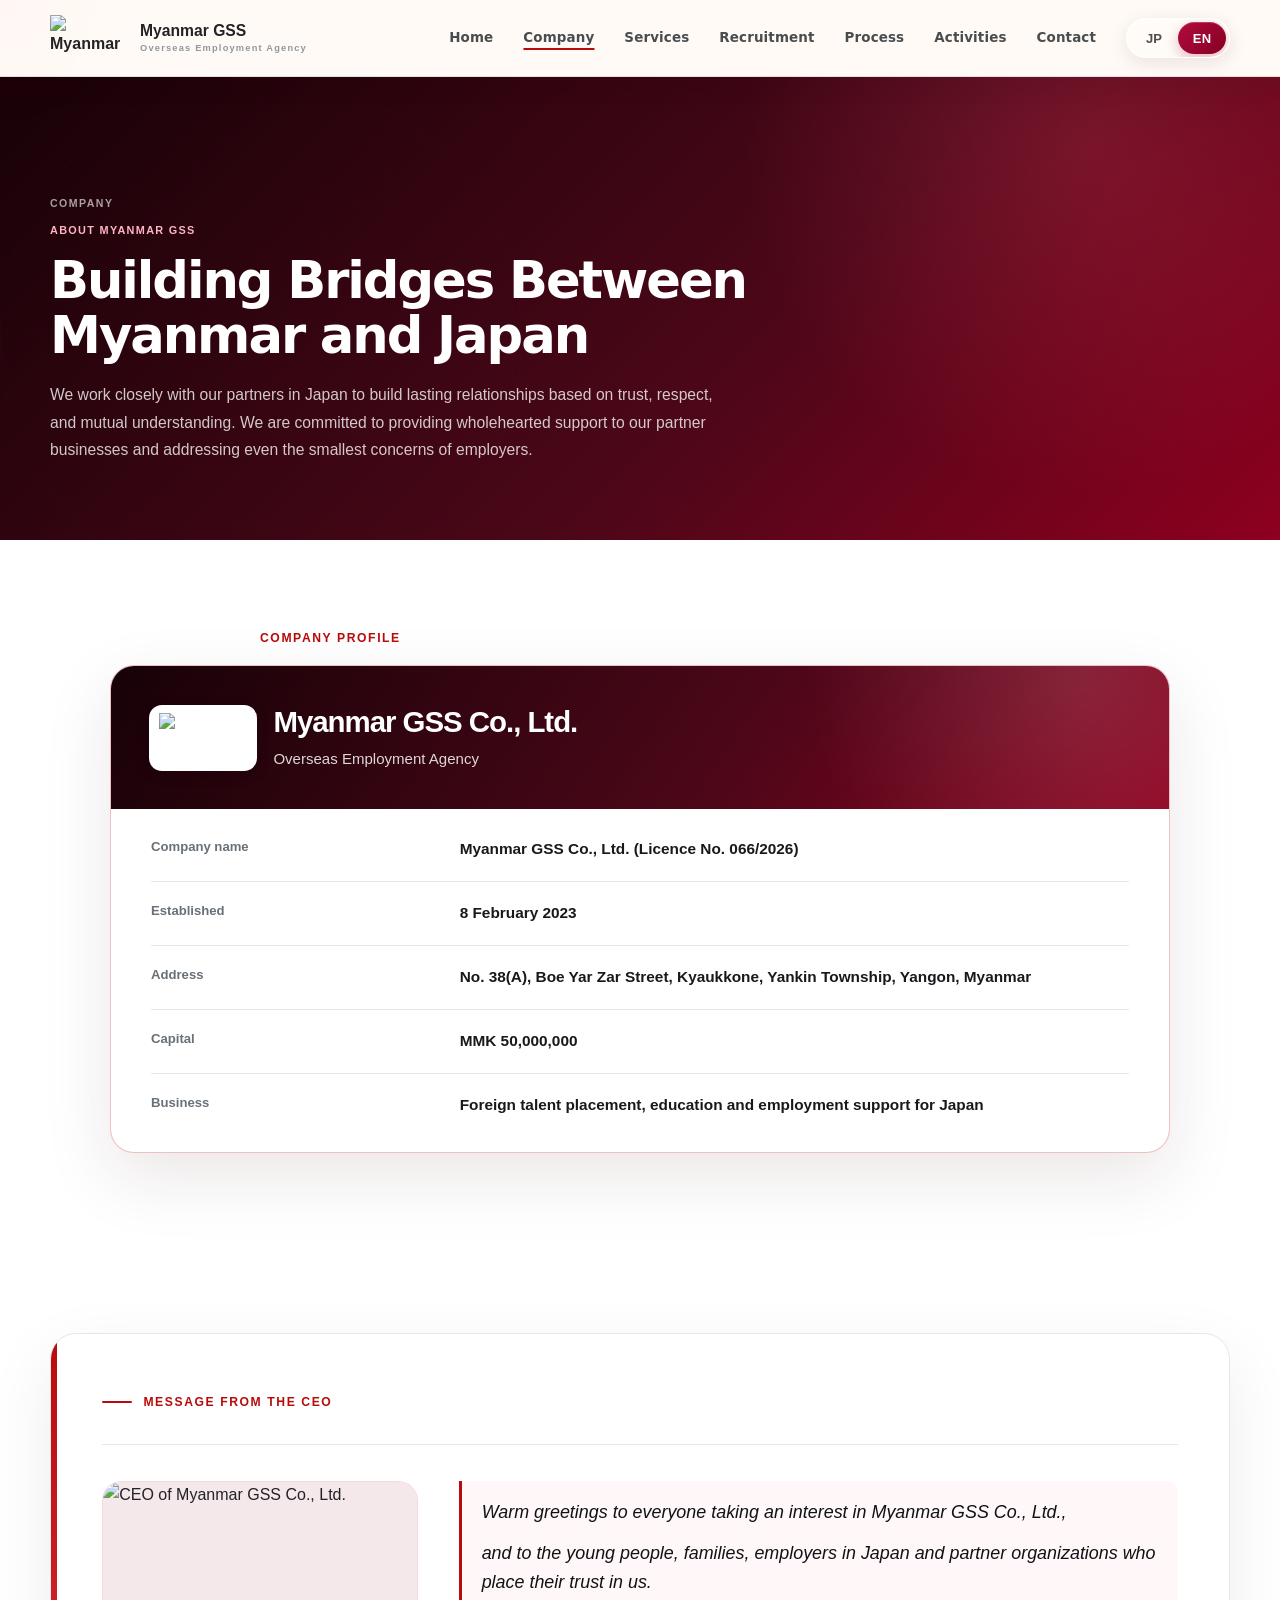
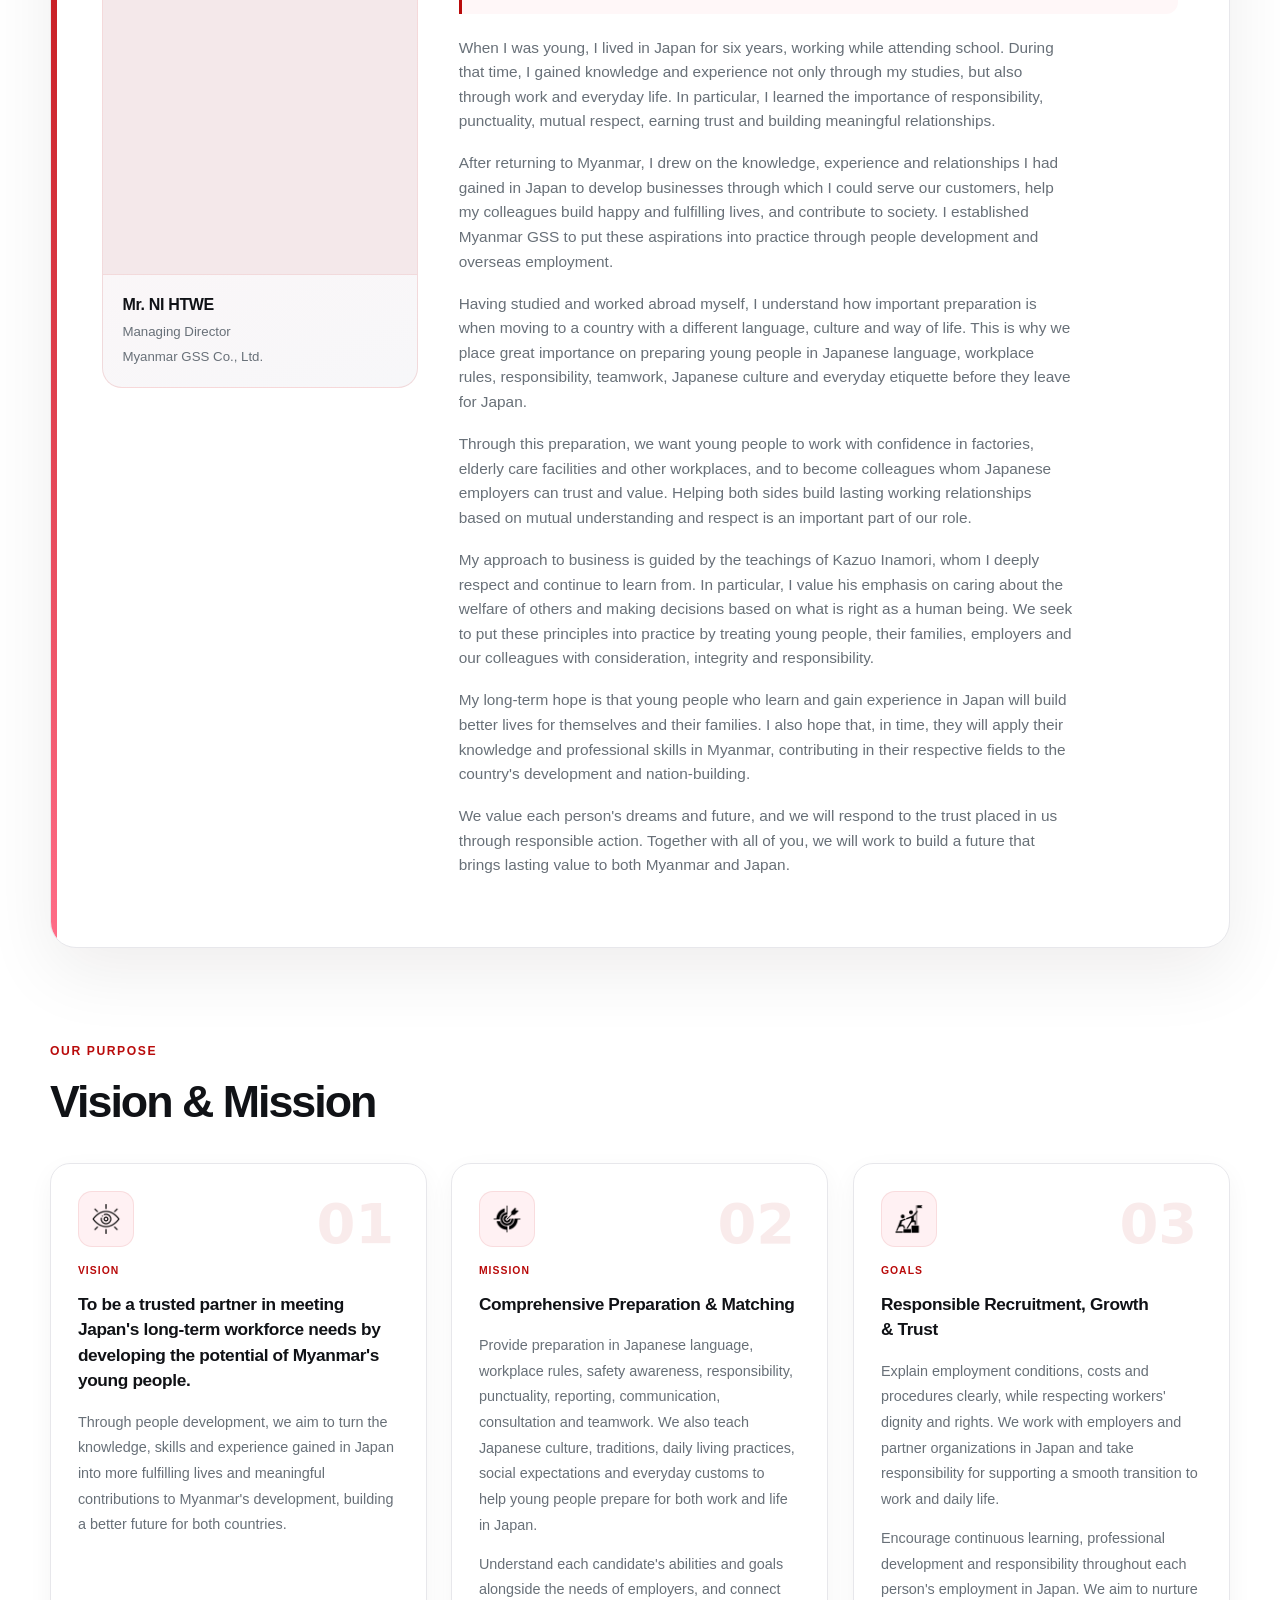
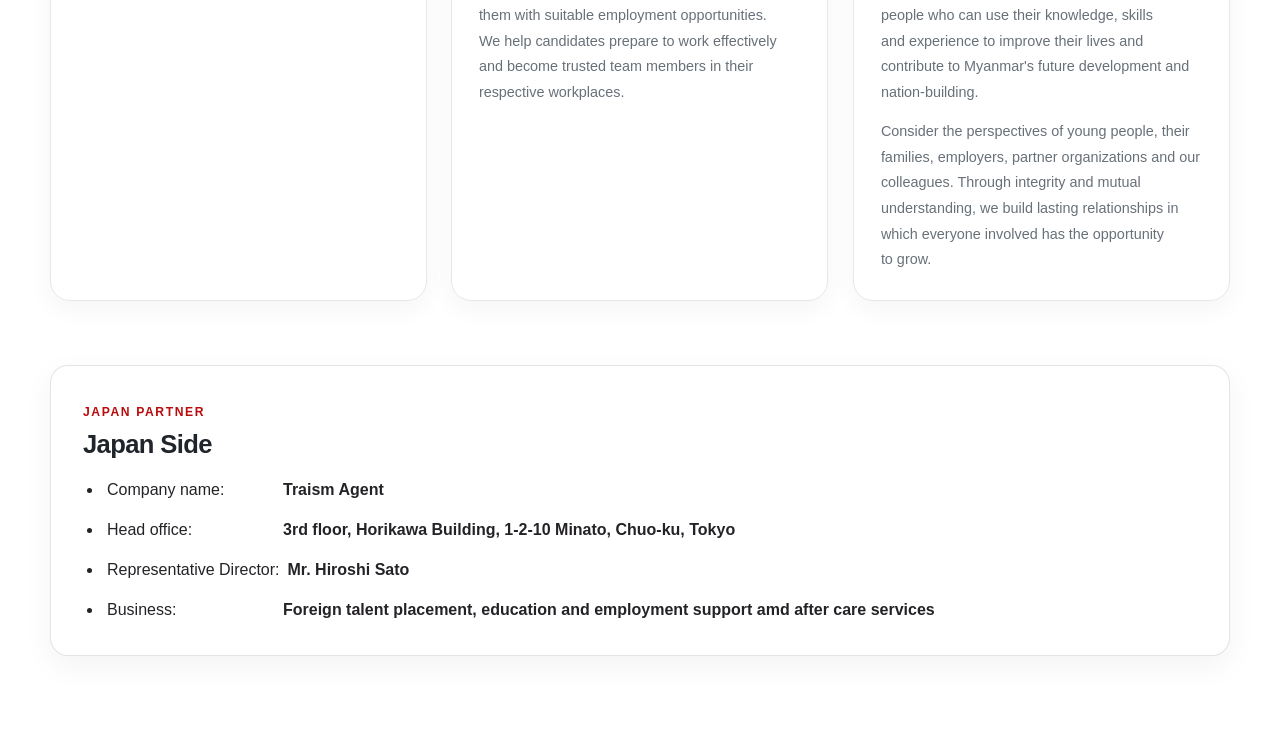
==== commit bacd9cb5: "added goals" ====
--- a/about.html
+++ b/about.html
@@ -245,16 +245,16 @@
               <div class="purpose-card-icon"><img src="assets/images/about/goals.png" alt="" aria-hidden="true" loading="lazy"></div>
               <div class="purpose-card-number">03</div>
               <div class="purpose-card-content">
-                <span class="purpose-label" data-i18n="company.mission.label">MISSION</span>
-                <h3 data-i18n="company.mission.title3">Responsible Recruitment, Growth & Trust</h3>
-                <p data-i18n="company.mission.text3">Explain employment conditions, costs and procedures clearly, while
+                <span class="purpose-label" data-i18n="company.goals.label">GOALS</span>
+                <h3 data-i18n="company.goals.title3">Responsible Recruitment, Growth & Trust</h3>
+                <p data-i18n="company.goals.text3">Explain employment conditions, costs and procedures clearly, while
                   respecting workers' dignity and rights. We work with employers and partner organizations in Japan and
                   take responsibility for supporting a smooth transition to work and daily life.</p>
-                <p data-i18n="company.mission.text4">Encourage continuous learning, professional development and
+                <p data-i18n="company.goals.text4">Encourage continuous learning, professional development and
                   responsibility throughout each person's employment in Japan. We aim to nurture people who can use
                   their knowledge, skills and experience to improve their lives and contribute to Myanmar's future
                   development and nation-building.</p>
-                <p data-i18n="company.mission.text5">Consider the perspectives of young people, their families,
+                <p data-i18n="company.goals.text5">Consider the perspectives of young people, their families,
                   employers, partner organizations and our colleagues. Through integrity and mutual understanding, we
                   build lasting relationships in which everyone involved has the opportunity to grow.</p>
               </div>
--- a/css/footer.css
+++ b/css/footer.css
@@ -99,7 +99,7 @@
 .footer-logo-wrapper {
   box-sizing: border-box;
   display: flex;
-  width: 108px;
+  width: 125px;
   height: 66px;
   padding: 7px 9px;
   border: 1px solid rgba(255, 255, 255, .25);
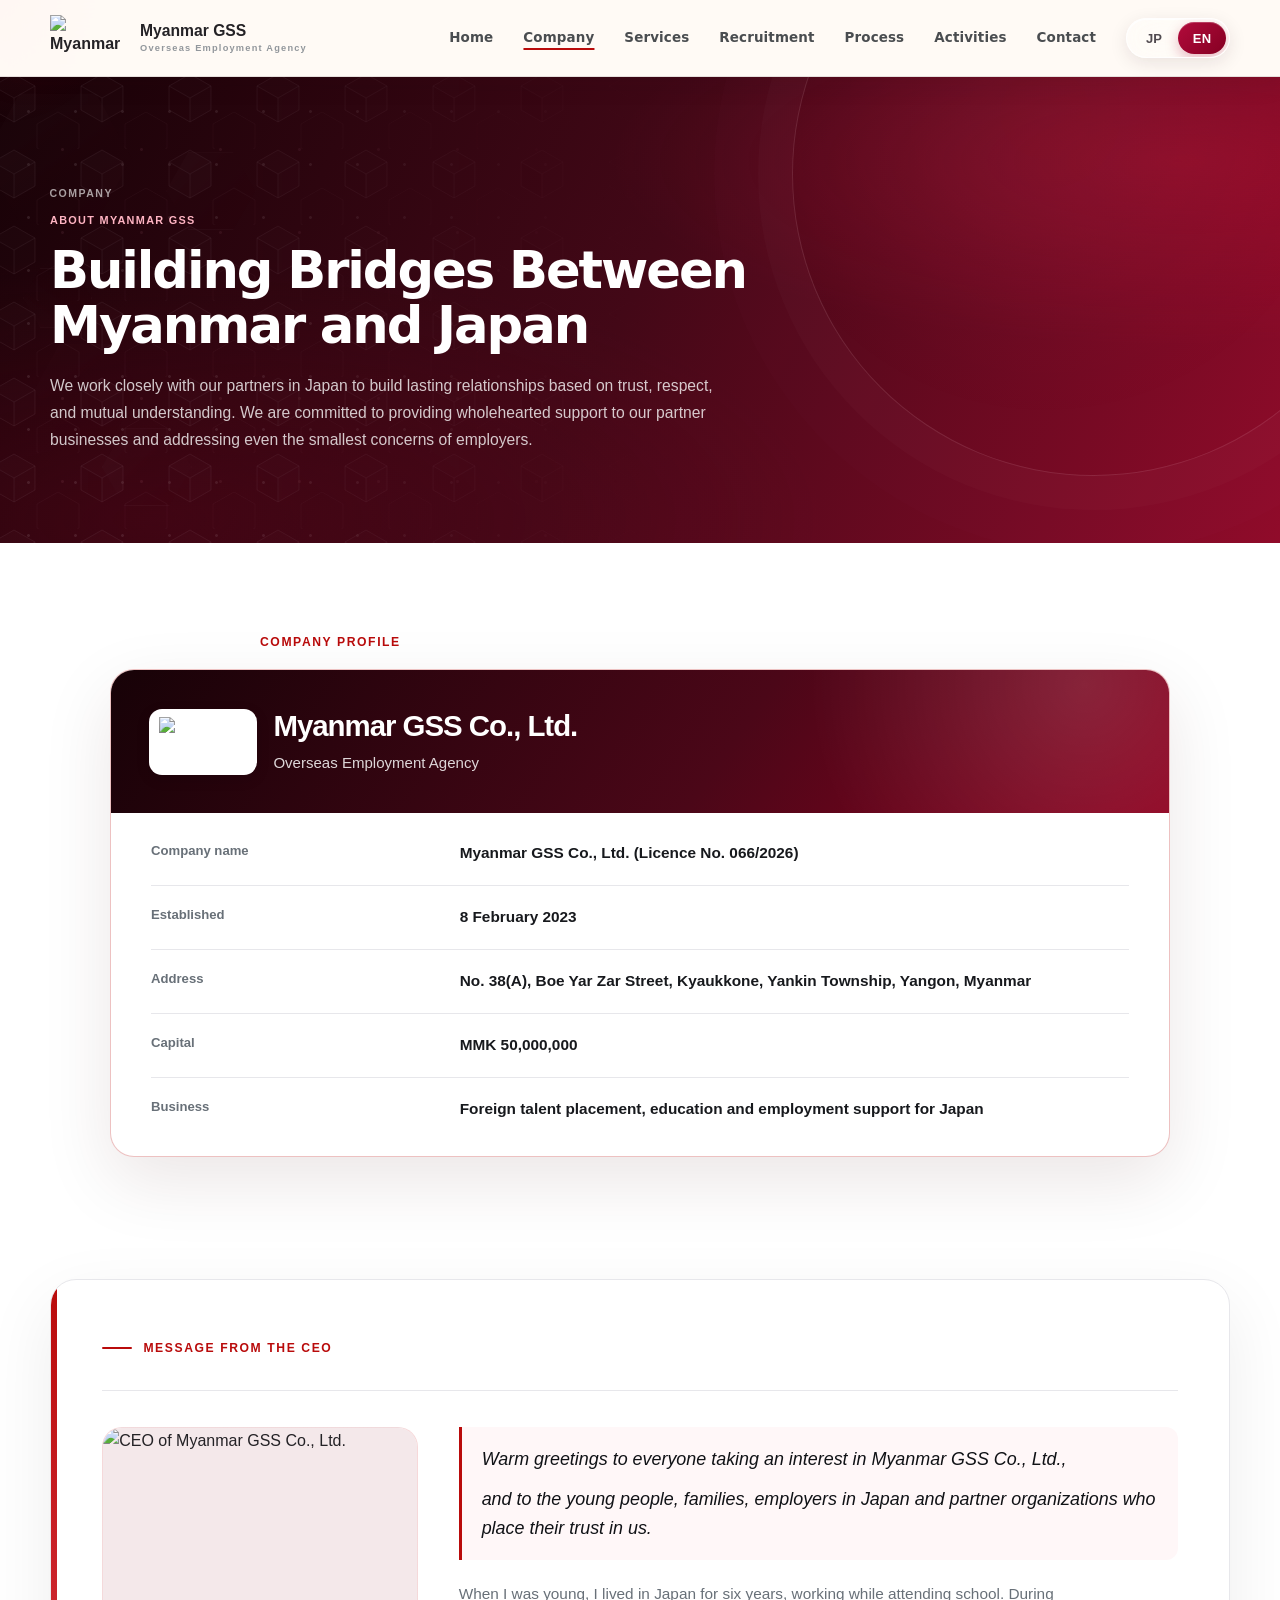
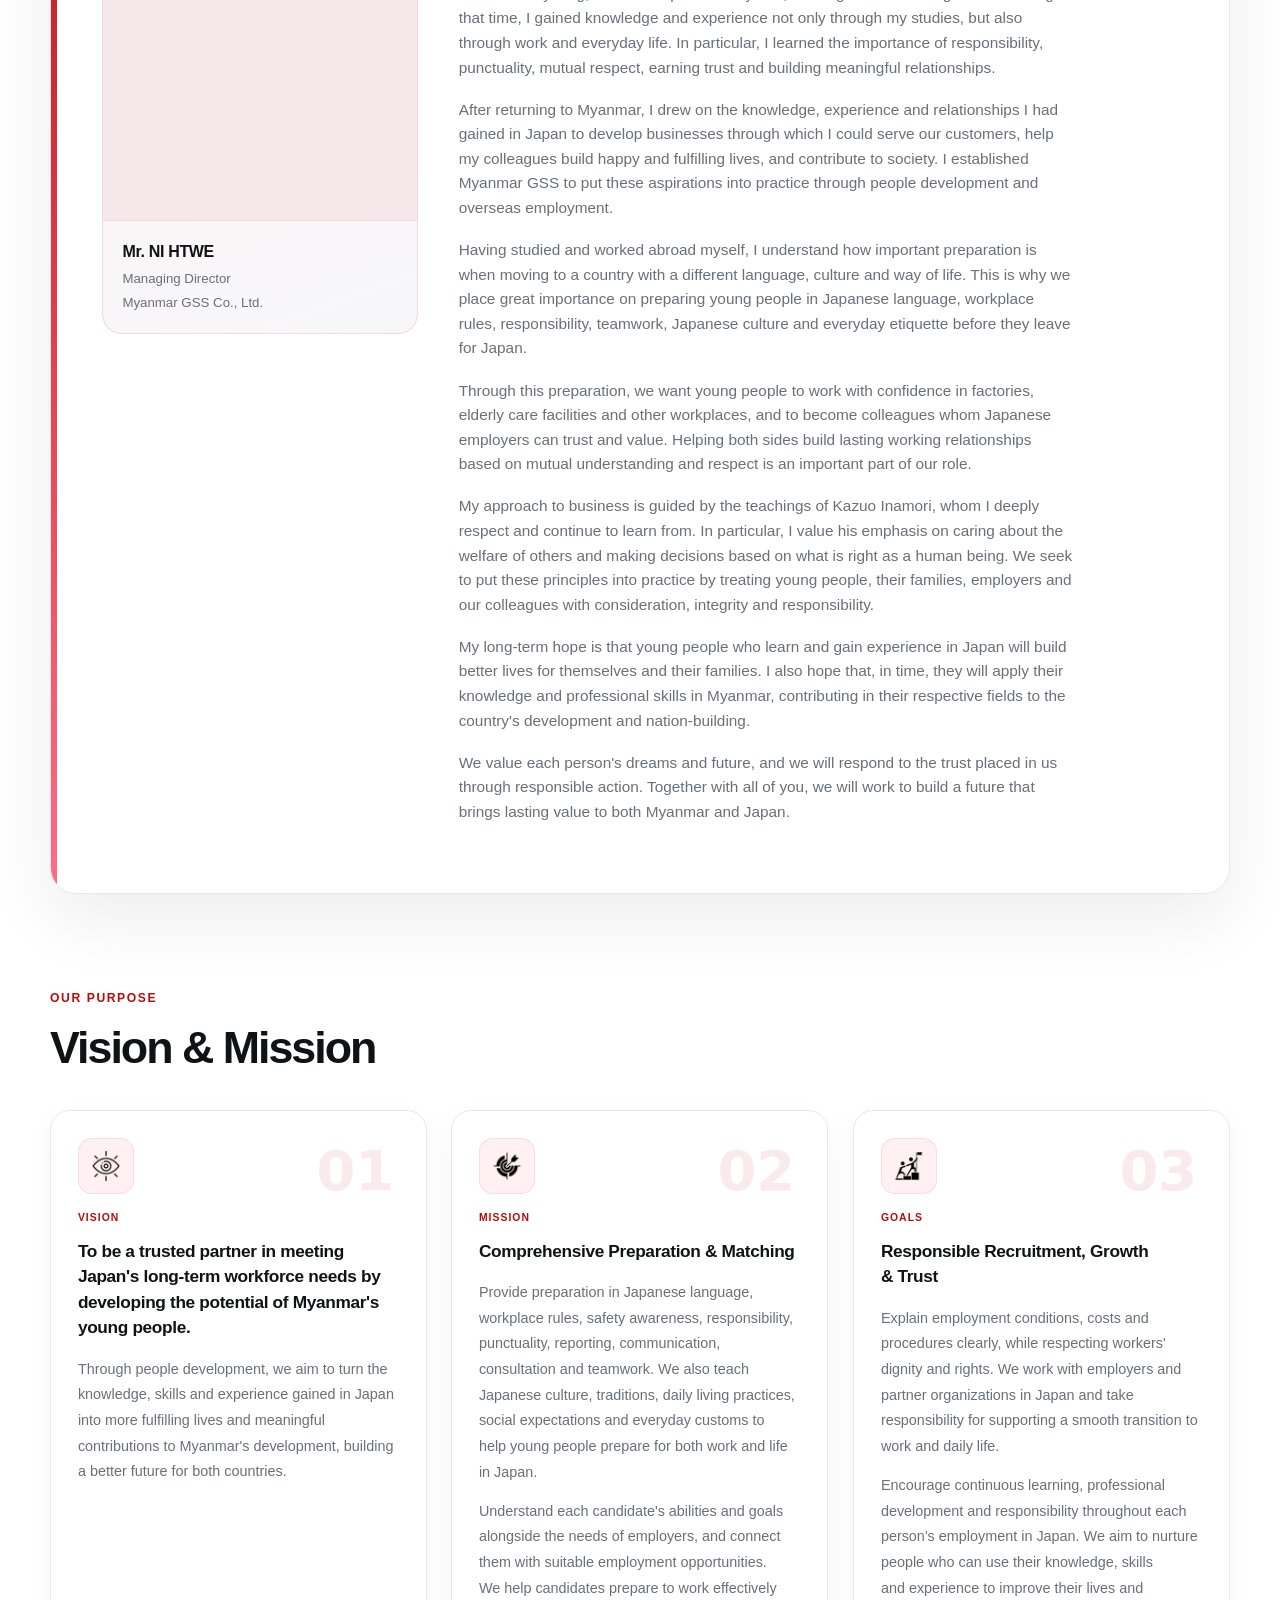
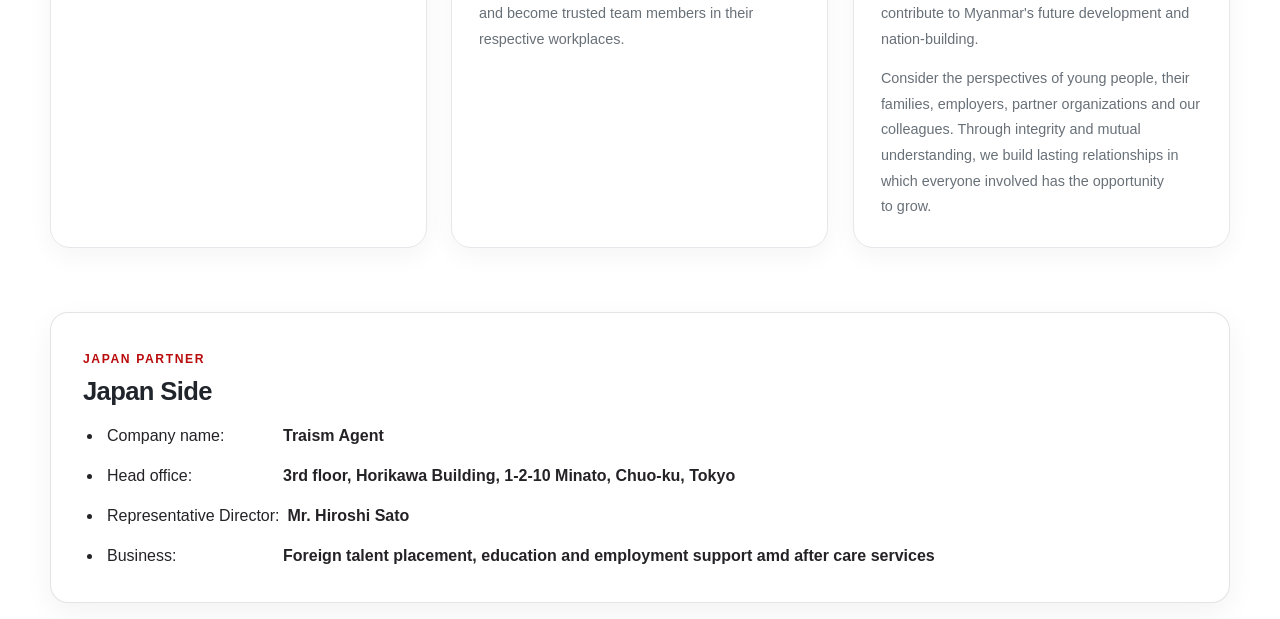
==== commit e72c6d34: "fix the hero-section" ====
--- a/about.html
+++ b/about.html
@@ -17,6 +17,8 @@
   <link rel="apple-touch-icon" href="assets/apple-touch-icon.png">
   <link rel="stylesheet" href="https://cdnjs.cloudflare.com/ajax/libs/font-awesome/6.5.2/css/all.min.css">
   <link rel="stylesheet" href="https://cdn.jsdelivr.net/npm/bootstrap-icons@1.11.3/font/bootstrap-icons.min.css">
+
+  <link rel="stylesheet" href="css/hero-refresh.css?v=20261013-6">
 
 </head>
 
@@ -71,6 +73,7 @@
 
   <main>
     <section class="page-hero">
+      <div class="hero-orbs" aria-hidden="true"><span></span><span></span><span></span><span></span><span></span></div>
       <div class="container">
         <div class="crumb" data-i18n="company.hero.crumb">Company</div>
         <div class="eyebrow" data-i18n="company.hero.eyebrow">About Myanmar GSS</div>
--- a/css/styles.css
+++ b/css/styles.css
@@ -2084,6 +2084,80 @@
   pointer-events: none;
 }
 
+/* ── Bokeh particle orbs ── */
+@keyframes gss-orb-float-a {
+  0%,100% { transform: translate(0,0) scale(1); opacity: .07; }
+  35%     { transform: translate(18px,-22px) scale(1.08); opacity: .11; }
+  70%     { transform: translate(-12px,14px) scale(0.95); opacity: .06; }
+}
+@keyframes gss-orb-float-b {
+  0%,100% { transform: translate(0,0) scale(1); opacity: .05; }
+  40%     { transform: translate(-20px,16px) scale(1.12); opacity: .09; }
+  75%     { transform: translate(14px,-10px) scale(0.93); opacity: .05; }
+}
+@keyframes gss-orb-float-c {
+  0%,100% { transform: translate(0,0) scale(1); opacity: .06; }
+  30%     { transform: translate(10px,24px) scale(1.05); opacity: .10; }
+  65%     { transform: translate(-16px,-8px) scale(0.97); opacity: .05; }
+}
+
+.hero-orbs {
+  position: absolute;
+  inset: 0;
+  pointer-events: none;
+  z-index: 1;
+  overflow: hidden;
+}
+
+.hero-orbs span {
+  position: absolute;
+  display: block;
+  border-radius: 50%;
+  filter: blur(38px);
+  will-change: transform, opacity;
+}
+
+/* Orb 1 – large crimson, top-left */
+.hero-orbs span:nth-child(1) {
+  width: 340px; height: 340px;
+  top: -80px; left: -60px;
+  background: radial-gradient(circle, rgba(180,0,45,.18) 0%, transparent 70%);
+  animation: gss-orb-float-a 13s ease-in-out infinite;
+}
+/* Orb 2 – medium pink, top-right */
+.hero-orbs span:nth-child(2) {
+  width: 260px; height: 260px;
+  top: 10px; right: 6%;
+  background: radial-gradient(circle, rgba(243,154,174,.13) 0%, transparent 68%);
+  animation: gss-orb-float-b 17s ease-in-out infinite;
+  animation-delay: -4s;
+}
+/* Orb 3 – small deep-red, bottom-center */
+.hero-orbs span:nth-child(3) {
+  width: 200px; height: 200px;
+  bottom: -40px; left: 42%;
+  background: radial-gradient(circle, rgba(201,0,45,.14) 0%, transparent 65%);
+  animation: gss-orb-float-c 11s ease-in-out infinite;
+  animation-delay: -7s;
+}
+/* Orb 4 – tiny pink, bottom-right */
+.hero-orbs span:nth-child(4) {
+  width: 150px; height: 150px;
+  bottom: 10px; right: 12%;
+  background: radial-gradient(circle, rgba(243,154,174,.10) 0%, transparent 70%);
+  animation: gss-orb-float-a 19s ease-in-out infinite;
+  animation-delay: -11s;
+}
+/* Orb 5 – mid crimson, left-center */
+.hero-orbs span:nth-child(5) {
+  width: 180px; height: 180px;
+  top: 50%; left: 18%;
+  transform: translateY(-50%);
+  background: radial-gradient(circle, rgba(180,0,45,.09) 0%, transparent 68%);
+  animation: gss-orb-float-b 15s ease-in-out infinite;
+  animation-delay: -2s;
+}
+
 .page-hero .container,
 .services-hero .container {
   position: relative;
--- a/css/about.css
+++ b/css/about.css
@@ -15,7 +15,7 @@
    COMPANY PROFILES SECTION
 ========================================================= */
 .company-profiles-section {
-  padding: clamp(4rem, 7vw, 6.5rem) 0;
+  padding: 2rem 0 1rem;
   background: #fff;
 }
 
@@ -262,7 +262,7 @@
    CEO EXECUTIVE CARD
 ========================================================= */
 .ceo-purpose-section {
-  padding: clamp(4rem, 7vw, 6.5rem) 0;
+  padding: 2rem 0 1rem;
   background: #fff;
 }
 
--- a/css/hero-refresh.css
+++ b/css/hero-refresh.css
@@ -0,0 +1,689 @@
+/* =========================================================
+   MYANMAR GSS — SHARED PAGE HERO POLISH
+   Loaded after page styles to keep every interior-page hero
+   aligned while preserving the existing burgundy/red palette.
+========================================================= */
+
+:root {
+  --mgss-hero-ink: #fffaf9;
+  --mgss-hero-muted: rgba(255, 245, 246, .76);
+  --mgss-hero-pink: #ff9caf;
+  --mgss-hero-gutter: clamp(22px, 5.2vw, 40px);
+}
+
+/* Consistent canvas, gradient, and spacing across interior pages. */
+body:not(.home-page) .page-hero,
+body:not(.home-page) .services-hero {
+  isolation: isolate;
+  position: relative;
+  overflow: hidden;
+  min-height: clamp(390px, 27vw, 510px);
+  display: flex;
+  align-items: center;
+  padding: clamp(76px, 8vw, 112px) 0 clamp(66px, 7vw, 94px) !important;
+  color: var(--mgss-hero-ink);
+  background:
+    radial-gradient(ellipse at 92% 18%, rgba(220, 19, 57, .25), transparent 34%),
+    radial-gradient(ellipse at 12% 95%, rgba(90, 5, 25, .42), transparent 42%),
+    linear-gradient(116deg, #170207 0%, #430817 49%, #900b2a 100%) !important;
+}
+
+/* Preserve the original oversized circular ring on the RIGHT. */
+body:not(.home-page) .page-hero::before,
+body:not(.home-page) .services-hero::before {
+  content: "";
+  position: absolute;
+  z-index: 0;
+  pointer-events: none;
+  width: clamp(440px, 49vw, 760px);
+  aspect-ratio: 1;
+  right: clamp(-260px, -7vw, -90px);
+  top: clamp(-360px, -17vw, -150px);
+  border: 1px solid rgba(255, 205, 218, .17);
+  border-radius: 50%;
+  box-shadow:
+    0 0 0 38px rgba(255, 190, 207, .025),
+    0 0 0 76px rgba(255, 190, 207, .018);
+  background: radial-gradient(circle at 45% 45%, rgba(255, 190, 207, .035), transparent 66%);
+}
+
+/* Static hexagonal glitter on the LEFT only; no motion or transition. */
+body:not(.home-page) .page-hero::after,
+body:not(.home-page) .services-hero::after {
+  content: "";
+  position: absolute;
+  z-index: 0;
+  inset: 0;
+  pointer-events: none;
+  opacity: .86;
+  background-image: url("data:image/svg+xml,%3Csvg xmlns='http://www.w3.org/2000/svg' width='150' height='130' viewBox='0 0 150 130'%3E%3Cg stroke='%23ffdce5' stroke-opacity='.32' stroke-width='1'%3E%3Cpath d='M25 3 43 13 43 33 25 43 7 33 7 13Z' fill='%23ffdce5' fill-opacity='.10'/%3E%3Cpath d='M91 27 109 37 109 57 91 67 73 57 73 37Z' fill='%23ff9fb7' fill-opacity='.15'/%3E%3Cpath d='M42 81 60 91 60 111 42 121 24 111 24 91Z' fill='%23ffffff' fill-opacity='.08'/%3E%3Cpath d='M133 91 143 97 143 109 133 115 123 109 123 97Z' fill='%23ffffff' fill-opacity='.12'/%3E%3C/g%3E%3Cpath d='M25 3 25 23 43 33M91 27 91 47 109 57M42 81 42 101 60 111' fill='none' stroke='%23fff4f7' stroke-opacity='.28'/%3E%3Ccircle cx='54' cy='53' r='1.3' fill='%23fff4f7' fill-opacity='.65'/%3E%3Ccircle cx='119' cy='16' r='1' fill='%23ffb3c5' fill-opacity='.7'/%3E%3C/svg%3E");
+  background-size: 150px 130px;
+  background-position: left top;
+  -webkit-mask-image: linear-gradient(90deg, #000 0%, rgba(0,0,0,.85) 18%, rgba(0,0,0,.3) 38%, transparent 54%);
+  mask-image: linear-gradient(90deg, #000 0%, rgba(0,0,0,.85) 18%, rgba(0,0,0,.3) 38%, transparent 54%);
+}
+
+body:not(.home-page) .page-hero-inner,
+body:not(.home-page) .services-hero .container {
+  width: min(1180px, calc(100% - var(--mgss-hero-gutter) * 2)) !important;
+  max-width: 1180px !important;
+  margin-inline: auto !important;
+  padding-left: 0 !important;
+  padding-right: 0 !important;
+}
+
+body:not(.home-page) .page-hero-inner {
+  padding-top: clamp(0px, 1.5vw, 18px);
+  padding-bottom: clamp(0px, 1.5vw, 18px);
+  max-width: 1180px;
+}
+
+body:not(.home-page) .page-hero h1,
+body:not(.home-page) .services-hero h1 {
+  max-width: 900px;
+  margin: 12px 0 18px;
+  color: #fffaf9;
+  font-size: clamp(2.65rem, 5.1vw, 4.65rem);
+  line-height: .99;
+  letter-spacing: -.065em;
+  text-wrap: balance;
+}
+
+body:not(.home-page) .page-hero p,
+body:not(.home-page) .services-hero p {
+  max-width: 680px;
+  color: var(--mgss-hero-muted);
+  font-size: clamp(.98rem, 1.15vw, 1.08rem);
+  line-height: 1.8;
+  text-wrap: pretty;
+}
+
+body:not(.home-page) .page-hero .crumb,
+body:not(.home-page) .page-hero .eyebrow,
+body:not(.home-page) .services-hero .eyebrow {
+  color: var(--mgss-hero-pink);
+  letter-spacing: .12em;
+}
+
+body:not(.home-page) .page-hero .page-hero-meta,
+body:not(.home-page) .page-hero .hero-meta,
+body:not(.home-page) .services-hero .services-hero-meta {
+  color: rgba(255, 245, 246, .88);
+}
+
+body:not(.home-page) .page-hero .pill,
+body:not(.home-page) .page-hero .hero-chip,
+body:not(.home-page) .services-hero .pill,
+body:not(.home-page) .services-hero .hero-chip {
+  border: 1px solid rgba(255, 224, 231, .24);
+  border-radius: 999px;
+  background: rgba(255, 255, 255, .055);
+  backdrop-filter: blur(10px);
+}
+
+/* Services uses a split hero; preserve its two-column content layout. */
+body:not(.home-page) .services-hero .services-hero-grid {
+  width: min(1180px, calc(100% - var(--mgss-hero-gutter) * 2));
+  max-width: 1180px;
+  margin-inline: auto;
+  gap: clamp(36px, 7vw, 100px);
+  align-items: center;
+}
+
+body:not(.home-page) .services-hero .services-hero-copy {
+  min-width: 0;
+}
+
+/* Larger faceted hero-orbs. Hexagonal silhouettes replace the old round blur circles.
+   Decorative glitter remains static; only the text entrance is animated. */
+body:not(.home-page) .hero-orbs {
+  opacity: .18;
+  pointer-events: none;
+  z-index: 0;
+  isolation: isolate;
+  overflow: hidden;
+}
+
+body:not(.home-page) .hero-orbs span {
+  border-radius: 0 !important;
+  filter: blur(1px) !important;
+  clip-path: polygon(25% 2%, 75% 2%, 98% 50%, 75% 98%, 25% 98%, 2% 50%);
+  outline: 1px solid rgba(255, 220, 230, .12);
+  opacity: .8;
+}
+
+body:not(.home-page) .hero-orbs span:nth-child(1) {
+  width: clamp(380px, 44vw, 680px) !important;
+  height: clamp(330px, 39vw, 590px) !important;
+  top: -34% !important; left: -12% !important;
+  background: linear-gradient(135deg, rgba(196, 10, 52, .12), rgba(255, 145, 170, .035) 55%, transparent) !important;
+}
+body:not(.home-page) .hero-orbs span:nth-child(2) {
+  width: clamp(440px, 49vw, 760px) !important;
+  height: clamp(380px, 43vw, 650px) !important;
+  top: -28% !important; right: -13% !important;
+  background: linear-gradient(145deg, rgba(255, 186, 202, .07), rgba(220, 15, 57, .12) 65%, transparent) !important;
+}
+body:not(.home-page) .hero-orbs span:nth-child(3) {
+  width: clamp(280px, 31vw, 480px) !important;
+  height: clamp(250px, 28vw, 430px) !important;
+  bottom: -26% !important; left: 34% !important;
+  background: linear-gradient(135deg, rgba(210, 0, 46, .10), rgba(255, 180, 198, .025), transparent) !important;
+}
+body:not(.home-page) .hero-orbs span:nth-child(4) {
+  width: clamp(250px, 28vw, 420px) !important;
+  height: clamp(220px, 25vw, 380px) !important;
+  bottom: -18% !important; right: 5% !important;
+  background: linear-gradient(135deg, rgba(255, 190, 205, .06), rgba(255, 90, 130, .08), transparent) !important;
+}
+body:not(.home-page) .hero-orbs span:nth-child(5) {
+  width: clamp(300px, 34vw, 520px) !important;
+  height: clamp(270px, 30vw, 460px) !important;
+  top: 24% !important; left: 15% !important;
+  background: linear-gradient(135deg, rgba(185, 0, 42, .08), rgba(255, 180, 198, .025), transparent) !important;
+}
+
+body:not(.home-page) .hero-orbs::before,
+body:not(.home-page) .hero-orbs::after {
+  content: "";
+  position: absolute;
+  inset: 0;
+  pointer-events: none;
+}
+
+/* Static, restrained sparkle points; center stays clearer for readable copy. */
+body:not(.home-page) .hero-orbs::before {
+  opacity: .72;
+  background-image:
+    radial-gradient(circle, rgba(255,245,248,.96) 0 1px, transparent 1.7px),
+    radial-gradient(circle, rgba(255,166,188,.88) 0 .8px, transparent 1.7px),
+    radial-gradient(circle, rgba(255,224,232,.72) 0 1.2px, transparent 2px),
+    radial-gradient(circle, rgba(255,115,148,.62) 0 .8px, transparent 1.8px);
+  background-size: 113px 97px, 157px 139px, 211px 173px, 181px 157px;
+  background-position: 17px 21px, 63px 47px, 101px 73px, 29px 89px;
+  mask-image: radial-gradient(ellipse at 48% 48%, transparent 0%, rgba(0,0,0,.2) 34%, #000 78%);
+}
+body:not(.home-page) .hero-orbs::after {
+  opacity: .6;
+  background:
+    linear-gradient(30deg, transparent 0 48%, rgba(255,210,220,.09) 49%, transparent 50%) 0 0 / 160px 140px,
+    radial-gradient(ellipse at 0% 100%, rgba(255,166,188,.13), transparent 30%),
+    radial-gradient(ellipse at 100% 0%, rgba(255,205,217,.10), transparent 28%);
+}
+
+/* Staggered text entrance: headings, supporting copy, then chips/links. */
+body:not(.home-page) .page-hero .crumb,
+body:not(.home-page) .page-hero .eyebrow,
+body:not(.home-page) .services-hero .eyebrow {
+  animation: mgss-hero-enter .55s cubic-bezier(.2,.8,.2,1) both;
+}
+
+body:not(.home-page) .page-hero h1,
+body:not(.home-page) .services-hero h1 {
+  animation: mgss-hero-enter .8s cubic-bezier(.2,.8,.2,1) .08s both;
+}
+
+body:not(.home-page) .page-hero p,
+body:not(.home-page) .services-hero p {
+  animation: mgss-hero-enter .7s cubic-bezier(.2,.8,.2,1) .2s both;
+}
+
+body:not(.home-page) .page-hero .page-hero-meta,
+body:not(.home-page) .page-hero .hero-meta,
+body:not(.home-page) .page-hero .pill,
+body:not(.home-page) .page-hero .hero-chip,
+body:not(.home-page) .services-hero .services-hero-meta,
+body:not(.home-page) .services-hero .pill,
+body:not(.home-page) .services-hero .hero-chip {
+  animation: mgss-hero-enter .7s cubic-bezier(.2,.8,.2,1) .32s both;
+}
+
+@keyframes mgss-hero-enter {
+  from { opacity: 0; transform: translateY(18px); }
+  to { opacity: 1; transform: translateY(0); }
+}
+
+@media (max-width: 760px) {
+  body:not(.home-page) .page-hero,
+  body:not(.home-page) .services-hero {
+    min-height: 0;
+    padding: 76px 0 66px !important;
+  }
+  body:not(.home-page) .hero-orbs span {
+    opacity: .45;
+  }
+  body:not(.home-page) .page-hero h1,
+  body:not(.home-page) .services-hero h1 {
+    font-size: clamp(2.35rem, 9.5vw, 3.6rem);
+    line-height: 1.02;
+    letter-spacing: -.055em;
+  }
+  body:not(.home-page) .services-hero .services-hero-grid {
+    grid-template-columns: 1fr;
+    gap: 28px;
+  }
+  body:not(.home-page) .page-hero::before,
+  body:not(.home-page) .services-hero::before {
+    right: -300px;
+    top: -190px;
+    opacity: .55;
+  }
+  body:not(.home-page) .page-hero::after,
+  body:not(.home-page) .services-hero::after {
+    opacity: .62;
+    -webkit-mask-image: linear-gradient(90deg, #000 0%, rgba(0,0,0,.55) 28%, transparent 62%);
+    mask-image: linear-gradient(90deg, #000 0%, rgba(0,0,0,.55) 28%, transparent 62%);
+  }
+}
+
+@media (prefers-reduced-motion: reduce) {
+  body:not(.home-page) .page-hero::after,
+  body:not(.home-page) .services-hero::after,
+  body:not(.home-page) .page-hero h1,
+  body:not(.home-page) .services-hero h1,
+  body:not(.home-page) .page-hero .crumb,
+  body:not(.home-page) .page-hero .eyebrow,
+  body:not(.home-page) .page-hero p,
+  body:not(.home-page) .page-hero .page-hero-meta,
+  body:not(.home-page) .page-hero .hero-meta,
+  body:not(.home-page) .page-hero .pill,
+  body:not(.home-page) .page-hero .hero-chip,
+  body:not(.home-page) .services-hero .eyebrow,
+  body:not(.home-page) .services-hero p,
+  body:not(.home-page) .services-hero .services-hero-meta,
+  body:not(.home-page) .services-hero .pill,
+  body:not(.home-page) .services-hero .hero-chip {
+    animation: none !important;
+  }
+}
+
+
+/* =========================================================
+   DIRECTIONAL SHAPE REFINEMENT
+   Keep the signature circular ring on the RIGHT; use larger
+   faceted hexagons and static glitter on the LEFT only.
+========================================================= */
+body:not(.home-page) .page-hero::before,
+body:not(.home-page) .services-hero::before {
+  width: clamp(430px, 47vw, 760px);
+  aspect-ratio: 1;
+  right: clamp(-240px, -8vw, -90px);
+  left: auto;
+  top: clamp(-330px, -15vw, -115px);
+  clip-path: none;
+  border: 1px solid rgba(255, 205, 218, .15);
+  border-radius: 50%;
+  background:
+    radial-gradient(circle at 42% 38%, rgba(255, 191, 207, .055), transparent 58%),
+    linear-gradient(135deg, rgba(255,220,228,.025), rgba(255,100,135,.045));
+  box-shadow: 0 0 0 34px rgba(255, 196, 211, .018),
+              0 0 0 74px rgba(255, 196, 211, .012),
+              0 0 84px rgba(255, 70, 105, .08);
+  opacity: .9;
+}
+
+/* The first and fifth orb become the larger left-side hexagon accents. */
+body:not(.home-page) .hero-orbs span:nth-child(1) {
+  width: clamp(330px, 39vw, 610px) !important;
+  height: clamp(290px, 34vw, 530px) !important;
+  top: -20% !important;
+  left: -10% !important;
+  right: auto !important;
+  clip-path: polygon(25% 2%, 75% 2%, 98% 50%, 75% 98%, 25% 98%, 2% 50%) !important;
+  border: 1px solid rgba(255, 214, 225, .10) !important;
+  background: linear-gradient(135deg, rgba(255, 181, 200, .075), rgba(205, 8, 49, .035) 60%, transparent) !important;
+  filter: none !important;
+}
+body:not(.home-page) .hero-orbs span:nth-child(5) {
+  width: clamp(240px, 28vw, 440px) !important;
+  height: clamp(220px, 25vw, 390px) !important;
+  top: 30% !important;
+  left: 3% !important;
+  right: auto !important;
+  clip-path: polygon(25% 2%, 75% 2%, 98% 50%, 75% 98%, 25% 98%, 2% 50%) !important;
+  border: 1px solid rgba(255, 214, 225, .08) !important;
+  background: linear-gradient(145deg, rgba(220, 15, 57, .065), rgba(255, 184, 202, .035), transparent 72%) !important;
+  filter: none !important;
+}
+
+/* Restore the circular orb on the RIGHT, as a fine ring rather than a filled blob. */
+body:not(.home-page) .hero-orbs span:nth-child(2) {
+  width: clamp(380px, 43vw, 670px) !important;
+  height: clamp(380px, 43vw, 670px) !important;
+  top: -31% !important;
+  right: -14% !important;
+  left: auto !important;
+  border-radius: 50% !important;
+  clip-path: none !important;
+  outline: none !important;
+  border: 1px solid rgba(255, 207, 220, .14) !important;
+  background: radial-gradient(circle, rgba(255, 196, 211, .035) 0 48%, transparent 69%) !important;
+  box-shadow: 0 0 0 28px rgba(255, 196, 211, .014), 0 0 0 62px rgba(255, 196, 211, .01) !important;
+  filter: none !important;
+  opacity: .8 !important;
+}
+
+/* Keep decorative sparkles concentrated toward the left, away from copy. */
+body:not(.home-page) .hero-orbs::before {
+  opacity: .78;
+  background-image:
+    radial-gradient(circle, rgba(255,245,248,.96) 0 1px, transparent 1.7px),
+    radial-gradient(circle, rgba(255,166,188,.88) 0 .8px, transparent 1.7px),
+    radial-gradient(circle, rgba(255,224,232,.72) 0 1.2px, transparent 2px),
+    radial-gradient(circle, rgba(255,115,148,.62) 0 .8px, transparent 1.8px);
+  background-size: 113px 97px, 157px 139px, 211px 173px, 181px 157px;
+  background-position: 17px 21px, 63px 47px, 101px 73px, 29px 89px;
+  mask-image: linear-gradient(90deg, #000 0%, rgba(0,0,0,.78) 27%, transparent 57%);
+}
+
+@media (max-width: 760px) {
+  body:not(.home-page) .page-hero::before,
+  body:not(.home-page) .services-hero::before {
+    right: -300px;
+    top: -180px;
+    opacity: .55;
+  }
+  body:not(.home-page) .hero-orbs span:nth-child(1) {
+    left: -45% !important;
+    top: -16% !important;
+  }
+  body:not(.home-page) .hero-orbs span:nth-child(5) {
+    left: -24% !important;
+    top: 38% !important;
+  }
+  body:not(.home-page) .hero-orbs span:nth-child(2) {
+    right: -55% !important;
+    top: -24% !important;
+  }
+}
+
+
+/* =========================================================
+   STATIC HEXAGON GLITTER — LEFT EDGE ONLY
+   Inspired by the supplied PowerPoint reference. Shapes are
+   purely decorative: no movement, shimmer, or transitions.
+   Keep the circular ring on the right and text fade-in intact.
+========================================================= */
+body:not(.home-page) .hero-orbs {
+  overflow: hidden;
+  pointer-events: none;
+}
+
+/* Fine hexagonal tessellation fades out before the text column. */
+body:not(.home-page) .hero-orbs::before {
+  opacity: .88;
+  background-image: url("data:image/svg+xml,%3Csvg xmlns='http://www.w3.org/2000/svg' width='88' height='76' viewBox='0 0 88 76'%3E%3Cg stroke='%23f8dfe5' stroke-opacity='.26' stroke-width='1' fill='none'%3E%3Cpath d='M22 1 43 13 43 37 22 49 1 37 1 13Z'/%3E%3Cpath d='M66 39 87 51 87 75 66 87 45 75 45 51Z'/%3E%3C/g%3E%3Cg stroke='%23fff7f8' stroke-width='1' stroke-opacity='.25'%3E%3Cpath fill='%23fff7f8' fill-opacity='.12' d='M22 1 43 13 22 25 1 13Z'/%3E%3Cpath fill='%23d6c8cd' fill-opacity='.13' d='M22 25 43 13 43 37 22 49Z'/%3E%3Cpath fill='%238d7c82' fill-opacity='.12' d='M22 25 22 49 1 37 1 13Z'/%3E%3Cpath fill='%23fff7f8' fill-opacity='.09' d='M66 39 87 51 66 63 45 51Z'/%3E%3Cpath fill='%23e7d9de' fill-opacity='.11' d='M66 63 87 51 87 75 66 87Z'/%3E%3C/g%3E%3C/svg%3E");
+  background-size: 88px 76px;
+  background-position: -8px -4px;
+  mask-image: linear-gradient(90deg, #000 0%, rgba(0,0,0,.92) 18%, rgba(0,0,0,.58) 34%, transparent 55%);
+}
+
+/* Static facets and hexagon accents clustered along the left edge. */
+body:not(.home-page) .hero-orbs span {
+  border-radius: 0 !important;
+  clip-path: polygon(25% 0, 75% 0, 100% 50%, 75% 100%, 25% 100%, 0 50%) !important;
+  filter: none !important;
+  outline: 1px solid rgba(255, 239, 243, .22) !important;
+  box-shadow: none !important;
+}
+body:not(.home-page) .hero-orbs span:nth-child(1) {
+  width: clamp(100px, 12vw, 190px) !important;
+  height: clamp(88px, 10.5vw, 166px) !important;
+  top: 3% !important; left: -1.5% !important; right: auto !important;
+  border: 1px solid rgba(255, 236, 241, .3) !important;
+  background: linear-gradient(145deg, rgba(255,248,250,.2) 0 32%, rgba(220,190,199,.1) 33% 62%, rgba(95,12,34,.18) 63%) !important;
+  opacity: .62 !important;
+}
+body:not(.home-page) .hero-orbs span:nth-child(2) {
+  /* Right-side circular ring deliberately preserved. */
+  width: clamp(380px, 43vw, 670px) !important;
+  height: clamp(380px, 43vw, 670px) !important;
+  top: -31% !important; right: -14% !important; left: auto !important;
+  border-radius: 50% !important; clip-path: none !important;
+  outline: none !important;
+  border: 1px solid rgba(255, 207, 220, .14) !important;
+  background: radial-gradient(circle, rgba(255,196,211,.025) 0 48%, transparent 69%) !important;
+  box-shadow: 0 0 0 28px rgba(255,196,211,.014), 0 0 0 62px rgba(255,196,211,.01) !important;
+  opacity: .8 !important;
+}
+body:not(.home-page) .hero-orbs span:nth-child(3) {
+  width: clamp(58px, 7vw, 108px) !important;
+  height: clamp(52px, 6.1vw, 94px) !important;
+  bottom: 8% !important; left: 8% !important; right: auto !important; top: auto !important;
+  border: 1px solid rgba(255, 235, 241, .24) !important;
+  background: linear-gradient(135deg, rgba(255,248,250,.19), rgba(207,184,192,.08) 52%, rgba(70,5,24,.18)) !important;
+  opacity: .6 !important;
+}
+body:not(.home-page) .hero-orbs span:nth-child(4) {
+  width: clamp(44px, 5.4vw, 82px) !important;
+  height: clamp(40px, 4.7vw, 72px) !important;
+  top: 41% !important; left: 1.8% !important; right: auto !important; bottom: auto !important;
+  border: 1px solid rgba(255, 235, 241, .25) !important;
+  background: linear-gradient(35deg, rgba(255,247,249,.17), rgba(153,112,124,.09) 52%, rgba(58,4,20,.16)) !important;
+  opacity: .55 !important;
+}
+body:not(.home-page) .hero-orbs span:nth-child(5) {
+  width: clamp(72px, 8.5vw, 130px) !important;
+  height: clamp(64px, 7.5vw, 115px) !important;
+  top: 67% !important; left: 2.5% !important; right: auto !important; bottom: auto !important;
+  border: 1px solid rgba(255, 235, 241, .22) !important;
+  background: linear-gradient(145deg, rgba(255,248,250,.16), rgba(221,184,195,.08) 48%, rgba(90,7,29,.16)) !important;
+  opacity: .58 !important;
+}
+
+/* Small fixed glints are static; no sparkle animation is applied. */
+body:not(.home-page) .hero-orbs::after {
+  opacity: .82;
+  background-image:
+    radial-gradient(circle, rgba(255,246,249,.78) 0 1px, transparent 1.8px),
+    radial-gradient(circle, rgba(255,173,193,.62) 0 1px, transparent 2px),
+    linear-gradient(30deg, transparent 49.5%, rgba(255,229,236,.11) 50%, transparent 50.5%);
+  background-size: 47px 53px, 79px 83px, 128px 112px;
+  background-position: 5px 8px, 23px 31px, -12px 4px;
+  mask-image: linear-gradient(90deg, #000 0%, rgba(0,0,0,.78) 22%, transparent 48%);
+}
+
+@media (max-width: 760px) {
+  body:not(.home-page) .hero-orbs::before,
+  body:not(.home-page) .hero-orbs::after {
+    mask-image: linear-gradient(90deg, #000 0%, rgba(0,0,0,.65) 25%, transparent 58%);
+  }
+  body:not(.home-page) .hero-orbs span:nth-child(1) { left: -7% !important; top: 1% !important; }
+  body:not(.home-page) .hero-orbs span:nth-child(2) { right: -58% !important; top: -22% !important; }
+  body:not(.home-page) .hero-orbs span:nth-child(3) { left: 6% !important; bottom: 6% !important; }
+  body:not(.home-page) .hero-orbs span:nth-child(4) { left: -5% !important; top: 42% !important; }
+  body:not(.home-page) .hero-orbs span:nth-child(5) { left: -4% !important; top: 68% !important; }
+}
+
+
+/* FINAL DIRECTIONAL FIX — remove left circular orbit; preserve right orbit.
+   Left decoration uses static faceted hexagons and fine glitter only. */
+body:not(.home-page) .page-hero::before,
+body:not(.home-page) .services-hero::before {
+  content: none !important;
+  display: none !important;
+  border: 0 !important;
+  border-radius: 0 !important;
+  box-shadow: none !important;
+  background: none !important;
+}
+body:not(.home-page) .hero-orbs span {
+  border-radius: 0 !important;
+  clip-path: polygon(25% 0, 75% 0, 100% 50%, 75% 100%, 25% 100%, 0 50%) !important;
+  outline: 1px solid rgba(255,239,243,.2) !important;
+  box-shadow: none !important;
+}
+/* The only circular orbit is intentionally on the RIGHT. */
+body:not(.home-page) .hero-orbs span:nth-child(2) {
+  width: clamp(380px, 43vw, 670px) !important;
+  height: clamp(380px, 43vw, 670px) !important;
+  top: -31% !important;
+  right: -14% !important;
+  left: auto !important;
+  bottom: auto !important;
+  border-radius: 50% !important;
+  clip-path: none !important;
+  outline: none !important;
+  border: 1px solid rgba(255,207,220,.14) !important;
+  background: radial-gradient(circle, rgba(255,196,211,.025) 0 48%, transparent 69%) !important;
+  box-shadow: 0 0 0 28px rgba(255,196,211,.014), 0 0 0 62px rgba(255,196,211,.01) !important;
+  filter: none !important;
+  opacity: .8 !important;
+}
+/* Keep the left glitter static and fade it out before the text column. */
+body:not(.home-page) .hero-orbs::before,
+body:not(.home-page) .hero-orbs::after {
+  mask-image: linear-gradient(90deg, #000 0%, rgba(0,0,0,.78) 22%, transparent 49%) !important;
+}
+@media (max-width: 760px) {
+  body:not(.home-page) .hero-orbs span:nth-child(2) {
+    right: -58% !important;
+    top: -22% !important;
+  }
+}
+
+
+/* =========================================================
+   FINAL ORBIT PLACEMENT — all interior hero banners
+   LEFT: static hexagonal glitter only, no circular outlines.
+   RIGHT: one large circular orbit, retained as a brand motif.
+========================================================= */
+body:not(.home-page) .page-hero,
+body:not(.home-page) .services-hero {
+  isolation: isolate;
+}
+
+/* Disable any legacy left-side orbit pseudo-layer. */
+body:not(.home-page) .page-hero::before,
+body:not(.home-page) .services-hero::before {
+  content: none !important;
+  display: none !important;
+  border: 0 !important;
+  border-radius: 0 !important;
+  box-shadow: none !important;
+}
+
+/* Restore one clear orbit on the RIGHT edge only. */
+body:not(.home-page) .page-hero::after,
+body:not(.home-page) .services-hero::after {
+  content: "" !important;
+  display: block !important;
+  position: absolute !important;
+  width: clamp(420px, 47vw, 740px) !important;
+  height: clamp(420px, 47vw, 740px) !important;
+  top: clamp(-310px, -16vw, -130px) !important;
+  right: clamp(-300px, -9vw, -100px) !important;
+  left: auto !important;
+  bottom: auto !important;
+  z-index: 0 !important;
+  pointer-events: none !important;
+  border: 1px solid rgba(255, 210, 222, .16) !important;
+  border-radius: 50% !important;
+  box-shadow:
+    0 0 0 34px rgba(255, 194, 211, .025),
+    0 0 0 78px rgba(255, 194, 211, .016) !important;
+  background: radial-gradient(circle at 42% 40%,
+    rgba(255, 196, 213, .045) 0%,
+    rgba(255, 196, 213, .012) 48%,
+    transparent 70%) !important;
+  -webkit-mask-image: none !important;
+  mask-image: none !important;
+}
+
+/* All orb spans are angular. Do not use a circular span as the orbit. */
+body:not(.home-page) .hero-orbs {
+  position: absolute !important;
+  inset: 0 !important;
+  overflow: hidden !important;
+  pointer-events: none !important;
+  z-index: 0 !important;
+}
+body:not(.home-page) .hero-orbs span {
+  border-radius: 0 !important;
+  clip-path: polygon(25% 0%, 75% 0%, 100% 50%, 75% 100%, 25% 100%, 0% 50%) !important;
+  outline: 1px solid rgba(255, 239, 243, .22) !important;
+  box-shadow: none !important;
+  filter: none !important;
+}
+body:not(.home-page) .hero-orbs span:nth-child(1) {
+  width: clamp(100px, 12vw, 190px) !important;
+  height: clamp(88px, 10.5vw, 166px) !important;
+  top: 3% !important; left: -1.5% !important; right: auto !important;
+  bottom: auto !important;
+  background: linear-gradient(145deg, rgba(255,248,250,.18), rgba(220,190,199,.09) 55%, rgba(95,12,34,.14)) !important;
+  opacity: .62 !important;
+}
+body:not(.home-page) .hero-orbs span:nth-child(2) {
+  width: clamp(64px, 7vw, 108px) !important;
+  height: clamp(56px, 6.1vw, 94px) !important;
+  top: 16% !important; left: 13% !important; right: auto !important;
+  bottom: auto !important;
+  border: 1px solid rgba(255, 236, 241, .22) !important;
+  border-radius: 0 !important; clip-path: polygon(25% 0%, 75% 0%, 100% 50%, 75% 100%, 25% 100%, 0% 50%) !important;
+  background: linear-gradient(135deg, rgba(255,248,250,.16), rgba(207,184,192,.07) 52%, rgba(70,5,24,.15)) !important;
+  opacity: .54 !important;
+}
+body:not(.home-page) .hero-orbs span:nth-child(3) {
+  width: clamp(58px, 7vw, 108px) !important;
+  height: clamp(52px, 6.1vw, 94px) !important;
+  bottom: 8% !important; left: 8% !important; right: auto !important; top: auto !important;
+  background: linear-gradient(135deg, rgba(255,248,250,.17), rgba(207,184,192,.08) 52%, rgba(70,5,24,.16)) !important;
+  opacity: .6 !important;
+}
+body:not(.home-page) .hero-orbs span:nth-child(4) {
+  width: clamp(44px, 5.4vw, 82px) !important;
+  height: clamp(40px, 4.7vw, 72px) !important;
+  top: 41% !important; left: 1.8% !important; right: auto !important; bottom: auto !important;
+  background: linear-gradient(35deg, rgba(255,247,249,.15), rgba(153,112,124,.08) 52%, rgba(58,4,20,.15)) !important;
+  opacity: .55 !important;
+}
+body:not(.home-page) .hero-orbs span:nth-child(5) {
+  width: clamp(72px, 8.5vw, 130px) !important;
+  height: clamp(64px, 7.5vw, 115px) !important;
+  top: 67% !important; left: 2.5% !important; right: auto !important; bottom: auto !important;
+  background: linear-gradient(145deg, rgba(255,248,250,.15), rgba(221,184,195,.07) 48%, rgba(90,7,29,.15)) !important;
+  opacity: .58 !important;
+}
+
+/* Static faceted hexagon field and fixed glints fade before the copy. */
+body:not(.home-page) .hero-orbs::before {
+  content: "" !important;
+  position: absolute !important;
+  inset: 0 !important;
+  opacity: .88 !important;
+  pointer-events: none !important;
+  background-image: url("data:image/svg+xml,%3Csvg xmlns='http://www.w3.org/2000/svg' width='88' height='76' viewBox='0 0 88 76'%3E%3Cg stroke='%23f8dfe5' stroke-opacity='.25' stroke-width='1' fill='none'%3E%3Cpath d='M22 1 43 13 43 37 22 49 1 37 1 13Z'/%3E%3Cpath d='M66 39 87 51 87 75 66 87 45 75 45 51Z'/%3E%3C/g%3E%3Cg stroke='%23fff7f8' stroke-width='1' stroke-opacity='.2'%3E%3Cpath fill='%23fff7f8' fill-opacity='.11' d='M22 1 43 13 22 25 1 13Z'/%3E%3Cpath fill='%23d6c8cd' fill-opacity='.12' d='M22 25 43 13 43 37 22 49Z'/%3E%3Cpath fill='%238d7c82' fill-opacity='.11' d='M22 25 22 49 1 37 1 13Z'/%3E%3C/g%3E%3C/svg%3E") !important;
+  background-size: 88px 76px !important;
+  background-position: -8px -4px !important;
+  -webkit-mask-image: linear-gradient(90deg, #000 0%, rgba(0,0,0,.9) 18%, rgba(0,0,0,.55) 34%, transparent 55%) !important;
+  mask-image: linear-gradient(90deg, #000 0%, rgba(0,0,0,.9) 18%, rgba(0,0,0,.55) 34%, transparent 55%) !important;
+}
+body:not(.home-page) .hero-orbs::after {
+  content: "" !important;
+  position: absolute !important;
+  inset: 0 !important;
+  opacity: .76 !important;
+  pointer-events: none !important;
+  background-image:
+    radial-gradient(circle, rgba(255,246,249,.78) 0 1px, transparent 1.8px),
+    radial-gradient(circle, rgba(255,173,193,.62) 0 1px, transparent 2px);
+  background-size: 47px 53px, 79px 83px;
+  background-position: 5px 8px, 23px 31px;
+  -webkit-mask-image: linear-gradient(90deg, #000 0%, rgba(0,0,0,.78) 22%, transparent 49%);
+  mask-image: linear-gradient(90deg, #000 0%, rgba(0,0,0,.78) 22%, transparent 49%);
+}
+
+@media (max-width: 760px) {
+  body:not(.home-page) .page-hero::after,
+  body:not(.home-page) .services-hero::after {
+    width: 430px !important;
+    height: 430px !important;
+    right: -300px !important;
+    top: -150px !important;
+  }
+  body:not(.home-page) .hero-orbs span:nth-child(1) { left: -7% !important; top: 1% !important; }
+  body:not(.home-page) .hero-orbs span:nth-child(2) { left: 11% !important; top: 18% !important; right: auto !important; }
+  body:not(.home-page) .hero-orbs span:nth-child(3) { left: 6% !important; bottom: 6% !important; }
+  body:not(.home-page) .hero-orbs span:nth-child(4) { left: -5% !important; top: 42% !important; }
+  body:not(.home-page) .hero-orbs span:nth-child(5) { left: -4% !important; top: 68% !important; }
+}
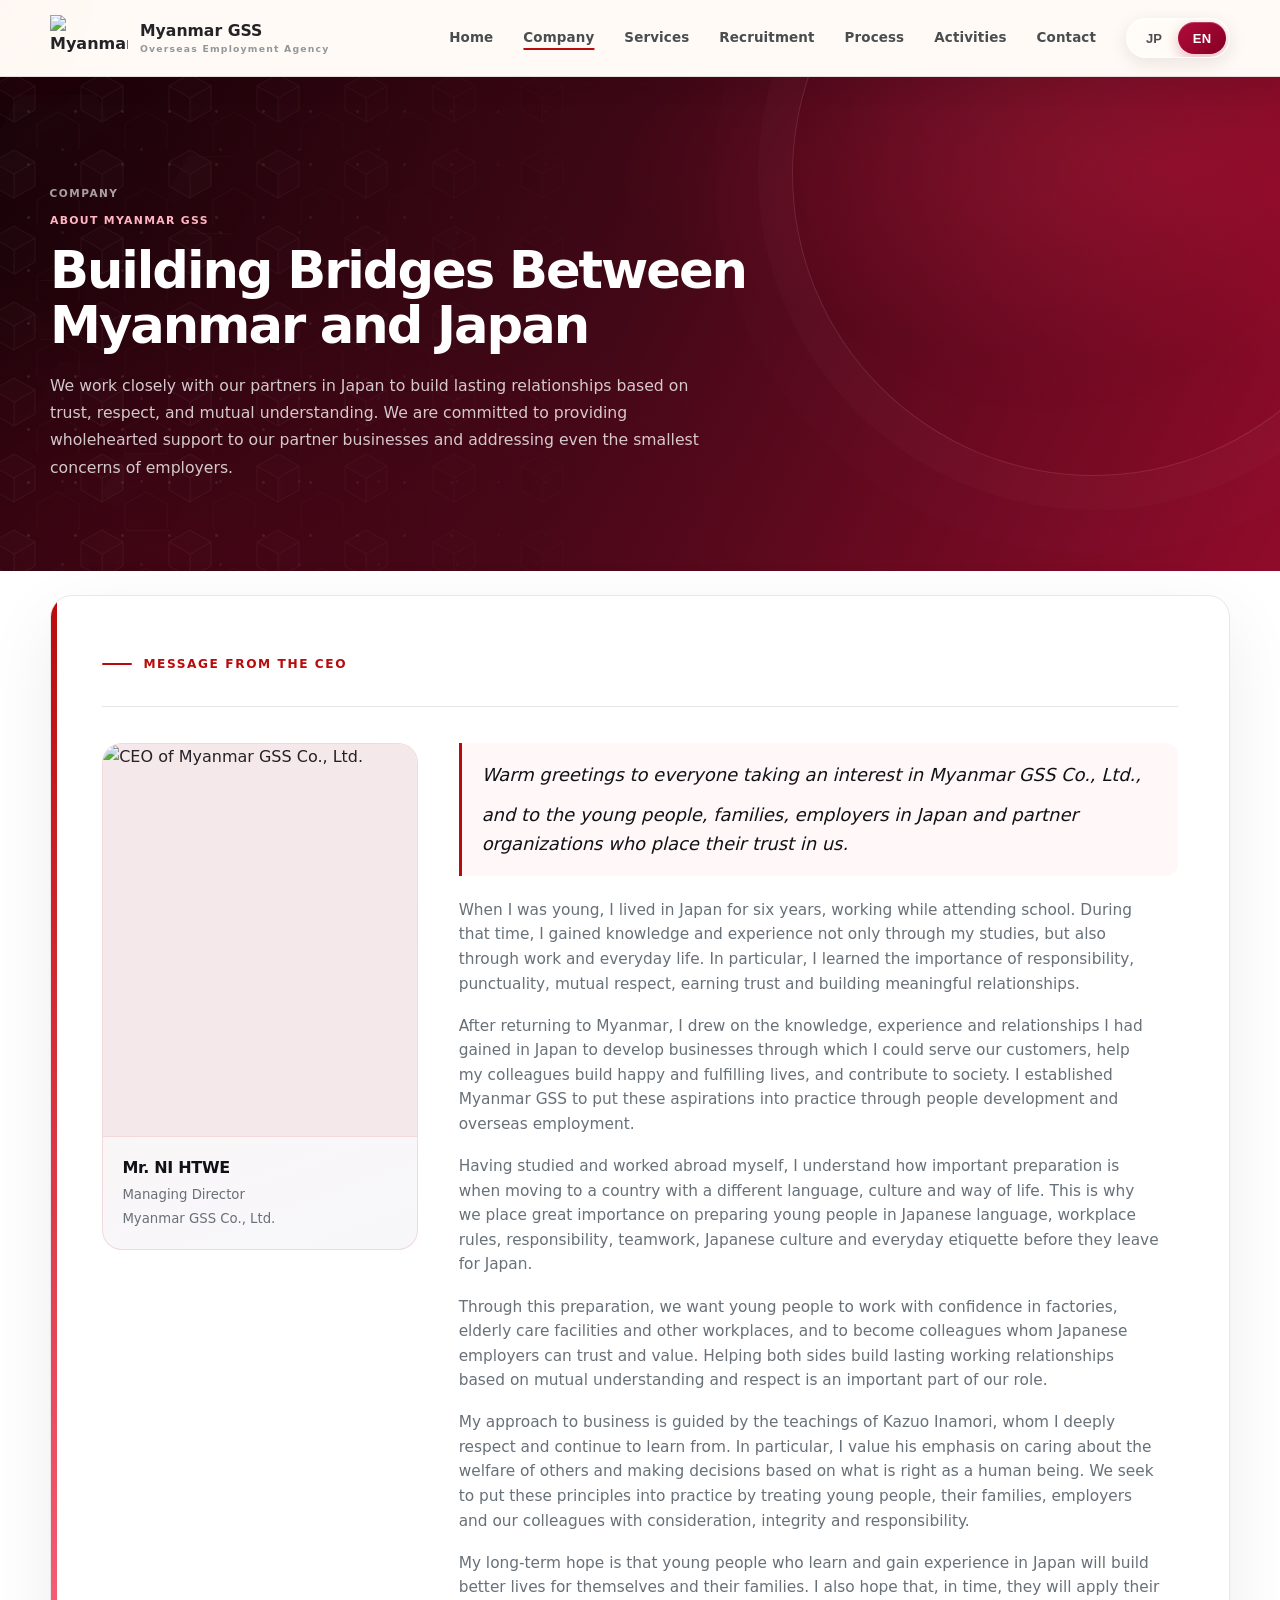
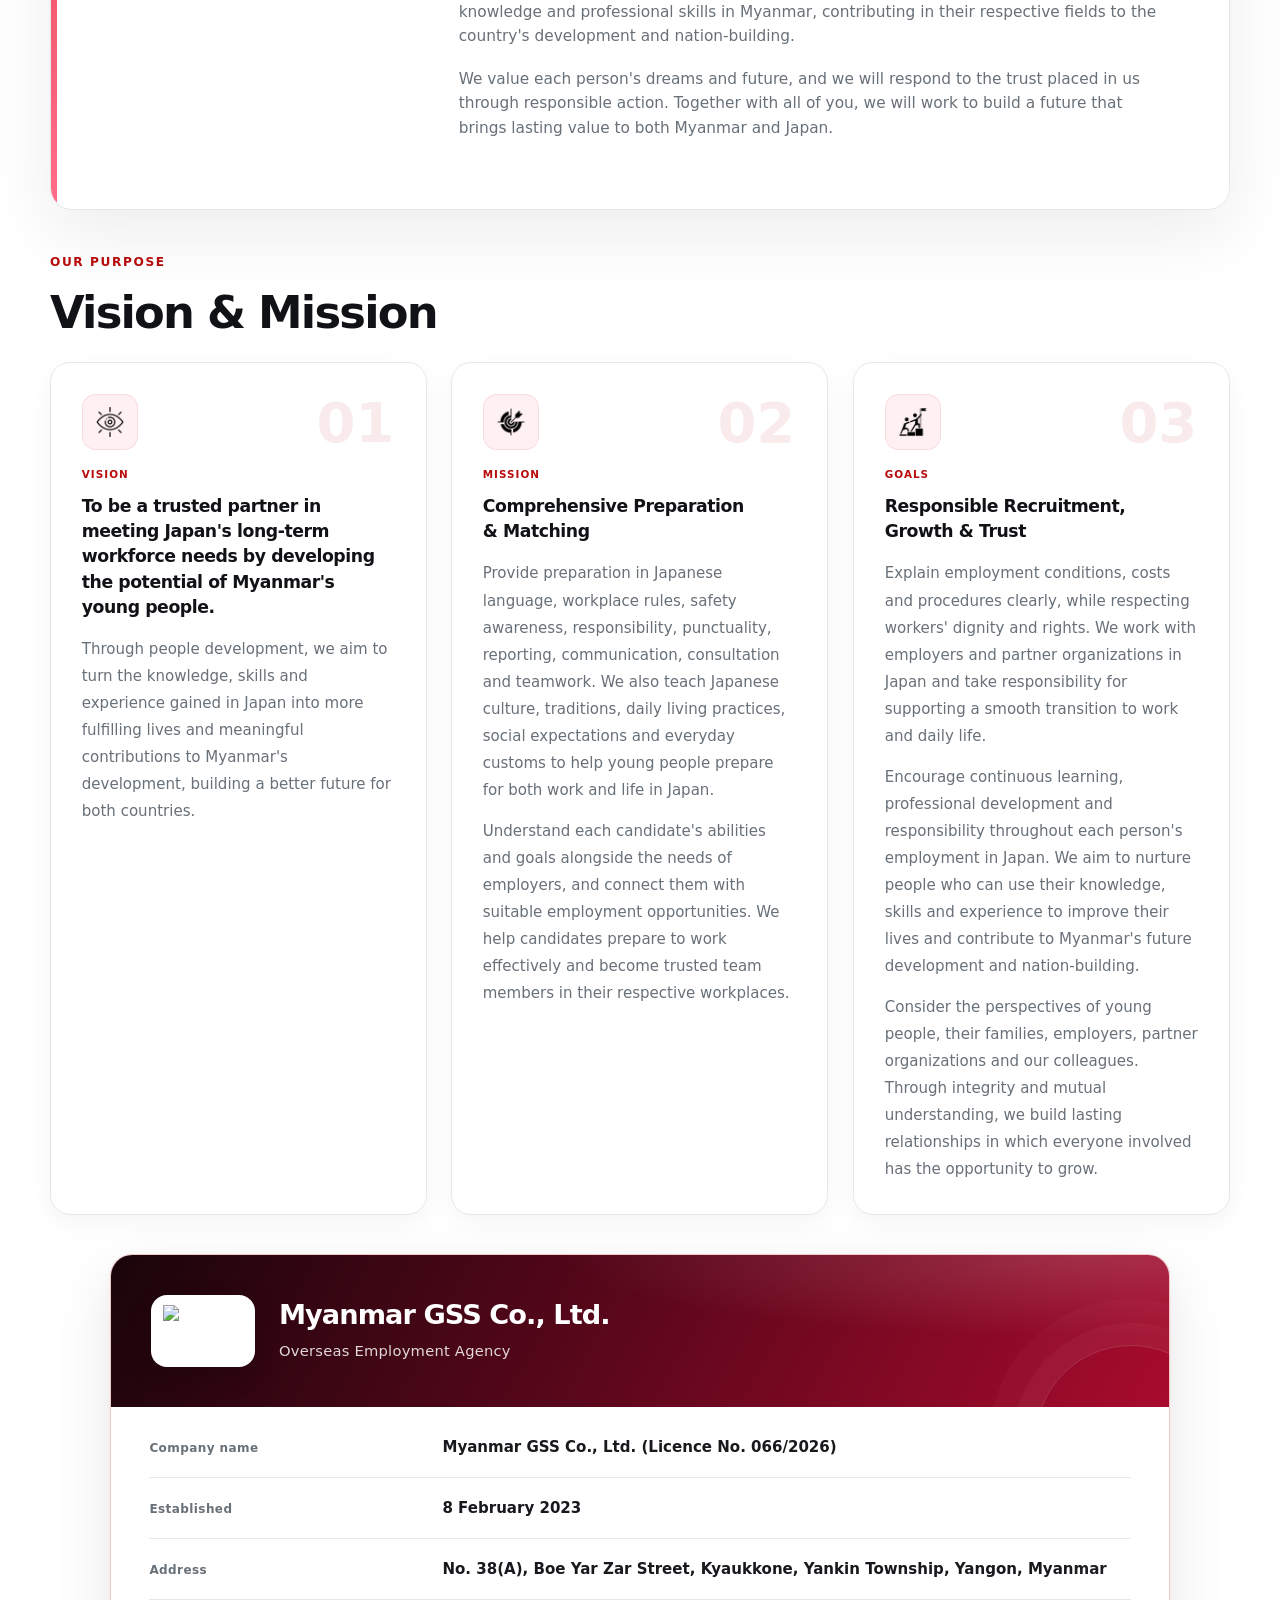
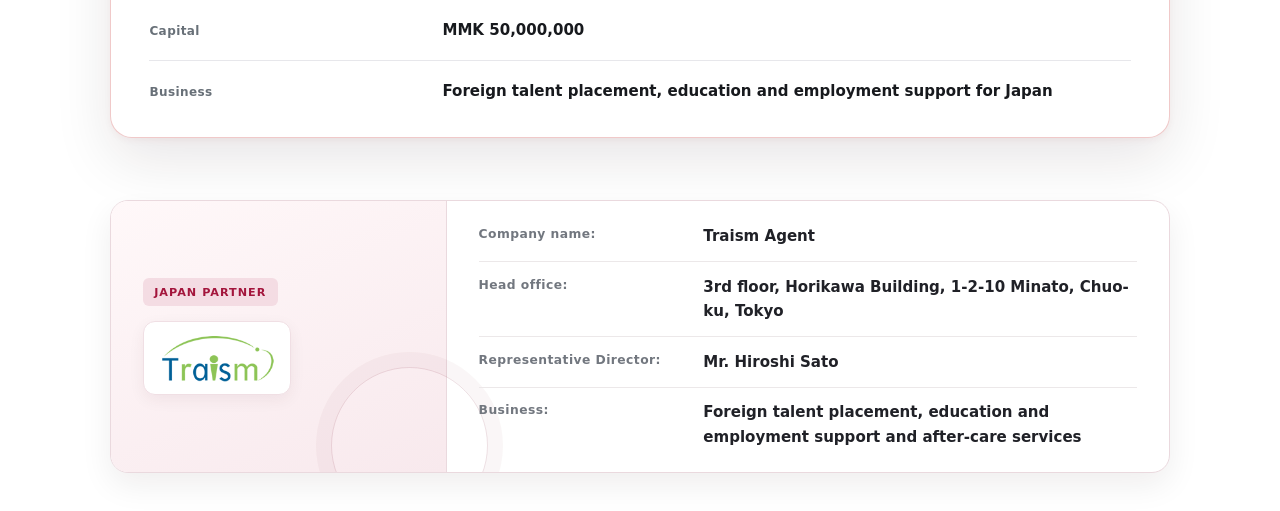
==== commit 86e13a52: "fix about" ====
--- a/about.html
+++ b/about.html
@@ -86,63 +86,10 @@
       </div>
     </section>
 
-    <!-- COMPANY PROFILES SECTION -->
-    <section class="section company-profiles-section">
-      <div class="container">
-        <div class="section-header company-profile-heading reveal">
-          <div class="eyebrow" data-i18n="company.profile.eyebrow">Company profile</div>
-        </div>
-
-        <div class="company-profiles-grid company-profiles-grid-single">
-          <!-- CARD A: MAIN AGENCY - Hero Profile Card -->
-          <article class="profile-card hero-profile reveal">
-            <div class="profile-card-header">
-
-              <div class="profile-icon-wrapper">
-                <img src="assets/logo.png" alt="Myanmar GSS Co., Ltd. logo" class="profile-logo">
-              </div>
-
-              <div class="profile-card-title">
-                <strong data-i18n="company.profile.card.company">Myanmar GSS Co., Ltd.</strong>
-                <span data-i18n="company.profile.card.heading">Overseas Employment Agency</span>
-              </div>
-            </div>
-            <div class="profile-card-body">
-              <div class="profile-row">
-                <div class="profile-label" data-i18n="company.profile.card.companyLabel">Company name</div>
-                <div class="profile-value" data-i18n="company.profile.card.companyValue">Myanmar GSS Co., Ltd. (Licence
-                  No. 066/2026)</div>
-              </div>
-              <div class="profile-row">
-                <div class="profile-label" data-i18n="company.profile.card.established">Established</div>
-                <div class="profile-value" data-i18n="company.profile.card.establishedValue">8 February 2023</div>
-              </div>
-              <div class="profile-row">
-                <div class="profile-label" data-i18n="company.profile.card.address">Address</div>
-                <div class="profile-value" data-i18n="company.profile.card.addressValue">No. 38(A), Boe Yar Zar Street,
-                  Kyaukkone, Yankin Township, Yangon, Myanmar</div>
-              </div>
-              <div class="profile-row">
-                <div class="profile-label" data-i18n="company.profile.card.capital">Capital</div>
-                <div class="profile-value" data-i18n="company.profile.card.capitalValue">MMK 50,000,000</div>
-              </div>
-              <div class="profile-row">
-                <div class="profile-label" data-i18n="company.profile.card.business">Business</div>
-                <div class="profile-value" data-i18n="company.profile.card.businessValue">Foreign talent placement,
-                  education and employment support for Japan</div>
-              </div>
-            </div>
-          </article>
-
-        </div>
-
-      
-      </div>
-    </section>
+
     <!-- CEO MESSAGE & PURPOSE SECTION -->
     <section class="ceo-purpose-section">
       <div class="container">
-
         <!-- CEO MESSAGE - Executive Highlight Card -->
         <article class="ceo-executive-card reveal">
           <div class="ceo-card-accent-bar" aria-hidden="true"></div>
@@ -214,7 +161,8 @@
           <div class="purpose-grid-3col">
             <!-- VISION CARD -->
             <article class="purpose-card-3col vision-card">
-              <div class="purpose-card-icon"><img src="assets/images/about/vision.png" alt="" aria-hidden="true" loading="lazy"></div>
+              <div class="purpose-card-icon"><img src="assets/images/about/vision.png" alt="" aria-hidden="true"
+                  loading="lazy"></div>
               <div class="purpose-card-number">01</div>
               <div class="purpose-card-content">
                 <span class="purpose-label" data-i18n="company.vision.label">VISION</span>
@@ -228,7 +176,8 @@
 
             <!-- MISSION CARD 1: PREPARATION & MATCHING -->
             <article class="purpose-card-3col mission-card">
-              <div class="purpose-card-icon"><img src="assets/images/about/target.png" alt="" aria-hidden="true" loading="lazy"></div>
+              <div class="purpose-card-icon"><img src="assets/images/about/target.png" alt="" aria-hidden="true"
+                  loading="lazy"></div>
               <div class="purpose-card-number">02</div>
               <div class="purpose-card-content">
                 <span class="purpose-label" data-i18n="company.mission.label">MISSION</span>
@@ -245,7 +194,8 @@
 
             <!-- MISSION CARD 2: RESPONSIBLE RECRUITMENT & GROWTH -->
             <article class="purpose-card-3col mission-card">
-              <div class="purpose-card-icon"><img src="assets/images/about/goals.png" alt="" aria-hidden="true" loading="lazy"></div>
+              <div class="purpose-card-icon"><img src="assets/images/about/goals.png" alt="" aria-hidden="true"
+                  loading="lazy"></div>
               <div class="purpose-card-number">03</div>
               <div class="purpose-card-content">
                 <span class="purpose-label" data-i18n="company.goals.label">GOALS</span>
@@ -263,19 +213,77 @@
               </div>
             </article>
           </div>
-        </div><br>
-
-    <!-- JAPAN-SIDE PARTNER DETAILS (restored from previous About page) -->
+        </div>
+
+
+        <!-- COMPANY PROFILES SECTION -->
+        <section class="section company-profiles-section">
+          <div class="container">
+            <div class="company-profiles-grid company-profiles-grid-single">
+              <!-- CARD A: MAIN AGENCY - Hero Profile Card -->
+              <article class="profile-card hero-profile reveal">
+                <div class="profile-card-header">
+
+                  <div class="profile-icon-wrapper">
+                    <img src="assets/logo.png" alt="Myanmar GSS Co., Ltd. logo" class="profile-logo">
+                  </div>
+
+                  <div class="profile-card-title">
+                    <strong data-i18n="company.profile.card.company">Myanmar GSS Co., Ltd.</strong>
+                    <span data-i18n="company.profile.card.heading">Overseas Employment Agency</span>
+                  </div>
+                </div>
+                <div class="profile-card-body">
+                  <div class="profile-row">
+                    <div class="profile-label" data-i18n="company.profile.card.companyLabel">Company name</div>
+                    <div class="profile-value" data-i18n="company.profile.card.companyValue">Myanmar GSS Co., Ltd.
+                      (Licence
+                      No. 066/2026)</div>
+                  </div>
+                  <div class="profile-row">
+                    <div class="profile-label" data-i18n="company.profile.card.established">Established</div>
+                    <div class="profile-value" data-i18n="company.profile.card.establishedValue">8 February 2023</div>
+                  </div>
+                  <div class="profile-row">
+                    <div class="profile-label" data-i18n="company.profile.card.address">Address</div>
+                    <div class="profile-value" data-i18n="company.profile.card.addressValue">No. 38(A), Boe Yar Zar
+                      Street,
+                      Kyaukkone, Yankin Township, Yangon, Myanmar</div>
+                  </div>
+                  <div class="profile-row">
+                    <div class="profile-label" data-i18n="company.profile.card.capital">Capital</div>
+                    <div class="profile-value" data-i18n="company.profile.card.capitalValue">MMK 50,000,000</div>
+                  </div>
+                  <div class="profile-row">
+                    <div class="profile-label" data-i18n="company.profile.card.business">Business</div>
+                    <div class="profile-value" data-i18n="company.profile.card.businessValue">Foreign talent placement,
+                      education and employment support for Japan</div>
+                  </div>
+                </div>
+              </article>
+
+            </div>
+
+
+          </div>
+        </section>
+        <!-- JAPAN-SIDE PARTNER DETAILS (restored from previous About page) -->
         <section class="japan-side-card reveal" aria-labelledby="japan-side-title">
           <div class="japan-side-heading">
-            <span class="eyebrow">JAPAN PARTNER</span>
-            <h3 id="japan-side-title">Japan Side</h3>
+              <span class="eyebrow">JAPAN PARTNER</span>
+            <div class="japan-side-title">
+              <img src="assets/images/about/traism_logo_180.png" alt="Traism logo" width="180" height="60" loading="lazy">
+            </div>
+        
           </div>
           <ul class="japan-side-details">
-            <li><span>Company name:</span><strong>Traism Agent</strong></li>
-            <li><span>Head office:</span><strong>3rd floor, Horikawa Building, 1-2-10 Minato, Chuo-ku, Tokyo</strong></li>
+          
+            <li><span>Company name:</span><strong>Traism Agent </strong></li>
+            <li><span>Head office:</span><strong>3rd floor, Horikawa Building, 1-2-10 Minato, Chuo-ku, Tokyo</strong>
+            </li>
             <li><span>Representative Director:</span><strong>Mr. Hiroshi Sato</strong></li>
-            <li><span>Business:</span><strong>Foreign talent placement, education and employment support amd after care services</strong></li>
+            <li><span>Business:</span><strong>Foreign talent placement, education and employment support and after-care
+                services</strong></li>
           </ul>
         </section>
 
--- a/css/about.css
+++ b/css/about.css
@@ -162,6 +162,30 @@
   border-top: 1px solid var(--about-line);
   background: #fafafa;
   text-align: center;
+}
+
+.japan-side-title {
+  display: flex;
+  align-items: center;
+  justify-content: flex-start;
+  width: 100%;
+  margin: 0 0 16px;
+}
+
+.japan-side-title img {
+  display: block;
+  width: auto;
+  max-width: 100%;
+  height: 48px;
+  object-fit: contain;
+  object-position: left center;
+}
+
+/* Mobile responsive */
+@media (max-width: 576px) {
+  .japan-side-title img {
+    height: 40px;
+  }
 }
 
 /* CARD B: PARTNER PROFILE - Corporate Partner */
@@ -2064,3 +2088,507 @@
 @media (max-width: 600px) {
   .about-page .japan-side-details li span { display: block; min-width: 0; margin-bottom: .15rem; }
 }
+
+
+/* =========================================================
+   ABOUT PAGE — VISUAL CONSISTENCY & SPACING PASS
+   Keep shared site typography while refining profile cards,
+   section rhythm, alignment and responsive line wrapping.
+========================================================= */
+.about-page {
+  font-family: Inter, ui-sans-serif, system-ui, -apple-system, "Segoe UI", Arial, sans-serif;
+  --about-card-radius: 22px;
+}
+
+.about-page main {
+  overflow: clip;
+}
+
+.about-page .company-profiles-section {
+  padding-block: clamp(2.5rem, 5vw, 4.5rem) clamp(1.5rem, 3vw, 2.5rem);
+}
+
+.about-page .company-profiles-section .hero-profile {
+  border: 1px solid rgba(185, 11, 11, .22);
+  border-radius: var(--about-card-radius);
+  box-shadow: 0 22px 58px rgba(27, 10, 15, .10), 0 3px 10px rgba(185, 11, 11, .05);
+}
+
+.about-page .company-profiles-section .hero-profile:hover {
+  transform: translateY(-3px);
+  box-shadow: 0 28px 68px rgba(27, 10, 15, .14), 0 4px 14px rgba(185, 11, 11, .08);
+}
+
+.about-page .company-profiles-section .hero-profile .profile-card-header {
+  position: relative;
+  isolation: isolate;
+  align-items: center;
+  gap: clamp(1rem, 2.2vw, 1.5rem);
+  min-height: 142px;
+  padding: clamp(1.5rem, 3.4vw, 2.5rem);
+  background:
+    radial-gradient(ellipse at 92% 0%, rgba(255, 255, 255, .15), transparent 38%),
+    linear-gradient(118deg, #19050a 0%, #5b071b 48%, #a80b2d 100%);
+}
+
+.about-page .company-profiles-section .hero-profile .profile-card-header::after {
+  content: "";
+  position: absolute;
+  z-index: -1;
+  width: 190px;
+  height: 190px;
+  right: -58px;
+  bottom: -130px;
+  border: 1px solid rgba(255,255,255,.16);
+  border-radius: 50%;
+  box-shadow: 0 0 0 22px rgba(255,255,255,.035), 0 0 0 46px rgba(255,255,255,.025);
+  pointer-events: none;
+}
+
+.about-page .company-profiles-section .profile-icon-wrapper {
+  position: relative;
+  z-index: 1;
+  flex: 0 0 104px;
+  width: 104px;
+  height: 72px;
+  padding: 9px 11px;
+  border: 1px solid rgba(255,255,255,.68);
+  border-radius: 16px;
+  background: #fff;
+  box-shadow: 0 8px 24px rgba(0,0,0,.18);
+}
+
+.about-page .company-profiles-section .profile-card-title {
+  position: relative;
+  z-index: 1;
+}
+
+.about-page .company-profiles-section .profile-card-title strong {
+  max-width: 30ch;
+  font-size: clamp(1.2rem, 2.2vw, 1.7rem);
+  font-weight: 800;
+  letter-spacing: -.035em;
+  line-height: 1.22;
+  text-wrap: balance;
+}
+
+.about-page .company-profiles-section .profile-card-title span {
+  margin-top: .55rem;
+  font-size: .92rem;
+  line-height: 1.55;
+  letter-spacing: .015em;
+}
+
+.about-page .company-profiles-section .hero-profile .profile-card-body {
+  padding: .65rem clamp(1.25rem, 3vw, 2.5rem) 1rem;
+}
+
+.about-page .company-profiles-section .hero-profile .profile-row {
+  grid-template-columns: minmax(125px, .55fr) minmax(0, 1.45fr);
+  align-items: baseline;
+  gap: clamp(1rem, 3vw, 2rem);
+  padding: 1.05rem 0;
+}
+
+.about-page .company-profiles-section .hero-profile .profile-label {
+  font-size: .75rem;
+  letter-spacing: .035em;
+  line-height: 1.55;
+}
+
+.about-page .company-profiles-section .hero-profile .profile-value {
+  font-size: .94rem;
+  line-height: 1.75;
+  font-weight: 550;
+  overflow-wrap: anywhere;
+}
+
+.about-page .ceo-purpose-section {
+  padding-block: clamp(2rem, 4vw, 3.5rem) clamp(3rem, 6vw, 5.5rem);
+}
+
+.about-page .ceo-executive-card {
+  border-radius: var(--about-card-radius);
+}
+
+.about-page .purpose-section {
+  margin-top: clamp(3rem, 6vw, 5.5rem);
+}
+
+.about-page .purpose-header {
+  margin-bottom: clamp(1.5rem, 3vw, 2.5rem);
+}
+
+.about-page .purpose-header h2 {
+  letter-spacing: -.04em;
+  text-wrap: balance;
+}
+
+.about-page .purpose-grid-3col {
+  align-items: stretch;
+  gap: clamp(1rem, 2vw, 1.5rem);
+}
+
+.about-page .purpose-card-3col {
+  min-width: 0;
+  border-radius: 20px;
+  padding: clamp(1.35rem, 2.4vw, 2rem);
+}
+
+.about-page .purpose-card-3col h3 {
+  line-height: 1.45;
+  letter-spacing: -.025em;
+  overflow-wrap: anywhere;
+}
+
+.about-page .purpose-card-3col p {
+  font-size: .94rem;
+  line-height: 1.8;
+  overflow-wrap: anywhere;
+}
+
+.about-page .japan-side-card {
+  position: relative;
+  isolation: isolate;
+  width: min(100%, 1060px);
+  margin: clamp(2.5rem, 5vw, 4.5rem) auto 0;
+  padding: 0;
+  overflow: hidden;
+  border: 1px solid rgba(185, 11, 11, .16);
+  border-radius: 22px;
+  background: linear-gradient(145deg, #fff 0%, #fff 60%, #fff8f8 100%);
+  box-shadow: 0 22px 55px rgba(23, 2, 7, .08);
+  transition: box-shadow .25s var(--ease), transform .25s var(--ease);
+}
+
+.about-page .japan-side-card:hover {
+  transform: translateY(-3px);
+  box-shadow: 0 28px 64px rgba(23, 2, 7, .12);
+}
+
+.about-page .japan-side-heading {
+  position: relative;
+  display: flex;
+  flex-direction: column;
+  align-items: flex-start;
+  gap: .45rem;
+  padding: clamp(1.5rem, 3.2vw, 2.25rem);
+  color: #fff;
+  background:
+    radial-gradient(circle at 92% 8%, rgba(255,255,255,.16), transparent 32%),
+    /* linear-gradient(118deg, #19050a 0%, #65091f 52%, #b90b0b 100%); */
+
+}
+
+.about-page .japan-side-heading::after {
+  content: "";
+  position: absolute;
+  right: -34px;
+  bottom: -72px;
+  width: 155px;
+  height: 155px;
+  border: 1px solid rgba(255,255,255,.2);
+  border-radius: 50%;
+  box-shadow: 0 0 0 18px rgba(255,255,255,.04);
+  pointer-events: none;
+}
+
+.about-page .japan-side-heading .eyebrow {
+  position: relative;
+  z-index: 1;
+  display: inline-flex;
+  align-items: center;
+  gap: .5rem;
+  margin: 0;
+  padding: .38rem .72rem;
+  border: 1px solid rgba(255,255,255,.28);
+  border-radius: 999px;
+  color: #ffe0e7;
+  background: rgba(255,255,255,.09);
+  font-size: .66rem;
+  font-weight: 800;
+  letter-spacing: .15em;
+}
+
+
+.about-page .japan-side-details {
+  position: relative;
+  z-index: 1;
+  display: grid;
+  gap: 0;
+  list-style: none;
+  margin: 0;
+  padding: .35rem clamp(1.25rem, 3.2vw, 2.25rem) 1rem;
+}
+
+.about-page .japan-side-details li {
+  display: grid;
+  grid-template-columns: minmax(145px, .55fr) minmax(0, 1.45fr);
+  align-items: start;
+  gap: clamp(.8rem, 2vw, 1.5rem);
+  padding: 1rem 0;
+  border-bottom: 1px solid #ece8e9;
+  line-height: 1.7;
+}
+
+.about-page .japan-side-details li:last-child {
+  border-bottom: 0;
+}
+
+.about-page .japan-side-details li span {
+  display: block;
+  min-width: 0;
+  margin: 0;
+  color: #72777f;
+  font-size: .77rem;
+  font-weight: 800;
+  letter-spacing: .035em;
+  line-height: 1.65;
+}
+
+.about-page .japan-side-details li strong {
+  display: block;
+  min-width: 0;
+  color: #202127;
+  font-size: .94rem;
+  font-weight: 650;
+  line-height: 1.75;
+  overflow-wrap: anywhere;
+}
+
+.about-page h1,
+.about-page h2,
+.about-page h3,
+.about-page h4 {
+  font-family: Manrope, Inter, ui-sans-serif, system-ui, -apple-system, "Segoe UI", Arial, sans-serif;
+}
+
+.about-page p {
+  text-wrap: pretty;
+}
+
+@media (max-width: 700px) {
+  .about-page .company-profiles-section {
+    padding-block: 2rem 1rem;
+  }
+
+  .about-page .company-profiles-section .hero-profile .profile-card-header {
+    align-items: flex-start;
+    flex-direction: row;
+    padding: 1.35rem;
+  }
+
+  .about-page .company-profiles-section .profile-icon-wrapper {
+    flex: 0 0 76px;
+    width: 76px;
+    height: 58px;
+    padding: 6px;
+  }
+
+  .about-page .company-profiles-section .profile-card-title strong {
+    font-size: clamp(1.05rem, 4.3vw, 1.35rem);
+  }
+
+  .about-page .company-profiles-section .hero-profile .profile-row {
+    grid-template-columns: minmax(0, 1fr);
+    gap: .25rem;
+    padding: .9rem 0;
+  }
+
+  .about-page .purpose-grid-3col {
+    grid-template-columns: minmax(0, 1fr);
+  }
+
+  .about-page .japan-side-details li {
+    grid-template-columns: minmax(0, 1fr);
+    gap: .25rem;
+    padding: .9rem 0;
+  }
+}
+
+@media (max-width: 420px) {
+  .about-page .company-profiles-section .hero-profile .profile-card-header {
+    flex-direction: column;
+    align-items: flex-start;
+    gap: 1rem;
+  }
+
+  .about-page .company-profiles-section .profile-icon-wrapper {
+    flex-basis: 58px;
+    width: 92px;
+    height: 58px;
+  }
+
+  .about-page .japan-side-heading {
+    padding: 1.25rem;
+  }
+
+  .about-page .japan-side-details {
+    padding-inline: 1.25rem;
+  }
+}
+
+@media (prefers-reduced-motion: reduce) {
+  .about-page .japan-side-card,
+  .about-page .company-profiles-section .hero-profile {
+    transition: none;
+  }
+
+  .about-page .japan-side-card:hover,
+  .about-page .company-profiles-section .hero-profile:hover {
+    transform: none;
+  }
+}
+
+/* Final About-page spacing and distinct Japan partner treatment */
+.about-page .company-profiles-section {
+  padding-block: clamp(1.75rem, 3vw, 2.5rem) clamp(1rem, 2vw, 1.5rem);
+}
+.about-page .ceo-purpose-section {
+  padding-block: clamp(1rem, 2vw, 1.5rem) clamp(1.5rem, 3vw, 2.5rem);
+}
+.about-page .ceo-executive-card { margin-top: 0; }
+.about-page .purpose-section {
+  margin-top: clamp(1.75rem, 3vw, 2.5rem);
+}
+.about-page .purpose-header { margin-bottom: clamp(1rem, 2vw, 1.5rem); }
+.about-page .japan-side-card {
+  display: grid;
+  grid-template-columns: minmax(210px, .72fr) minmax(0, 1.55fr);
+  width: min(100%, 1060px);
+  margin: clamp(1.75rem, 3vw, 2.5rem) auto 0;
+  border: 1px solid #ead9de;
+  border-radius: 18px;
+  background: #fff;
+  box-shadow: 0 12px 32px rgba(35, 8, 16, .07);
+}
+.about-page .japan-side-heading {
+  justify-content: center;
+  min-height: 100%;
+  padding: clamp(1.35rem, 2.5vw, 2rem);
+  background: linear-gradient(155deg, #fff8f9 0%, #f8e9ed 100%);
+  color: #470b1b;
+  border-right: 1px solid #ead9de;
+}
+.about-page .japan-side-heading::after {
+  right: -42px;
+  bottom: -52px;
+  border-color: rgba(120, 14, 43, .13);
+  box-shadow: 0 0 0 15px rgba(120, 14, 43, .035);
+}
+.about-page .japan-side-heading .eyebrow {
+  border: 0;
+  border-radius: 5px;
+  padding: .35rem .55rem;
+  color: #8f1737;
+  background: #f2dbe2;
+  font-size: .68rem;
+  letter-spacing: .12em;
+}
+.about-page .japan-side-heading h3 {
+  color: #350b17;
+  font-size: clamp(1.45rem, 2.4vw, 1.9rem);
+}
+.about-page .japan-side-details {
+  align-content: center;
+  padding: .65rem clamp(1.25rem, 2.6vw, 2rem);
+}
+.about-page .japan-side-details li {
+  grid-template-columns: minmax(115px, .65fr) minmax(0, 1.35fr);
+  gap: 1rem;
+  padding: .8rem 0;
+}
+.about-page .japan-side-details li strong { line-height: 1.6; }
+@media (max-width: 700px) {
+  .about-page .company-profiles-section { padding-block: 1.5rem .75rem; }
+  .about-page .ceo-purpose-section { padding-block: .75rem 1.5rem; }
+  .about-page .purpose-section { margin-top: 1.75rem; }
+  .about-page .japan-side-card { grid-template-columns: minmax(0, 1fr); }
+  .about-page .japan-side-heading {
+    min-height: auto;
+    border-right: 0;
+    border-bottom: 1px solid #ead9de;
+    padding: 1.25rem;
+  }
+  .about-page .japan-side-details { padding: .5rem 1.25rem .75rem; }
+}
+
+/* =========================================================
+   JAPAN PARTNER — BADGE AND LOGO ALIGNMENT REFINEMENT
+   Keep this block at the end of about.css so it overrides
+   earlier Japan partner styles without affecting other pages.
+   ========================================================= */
+.about-page .japan-side-heading {
+  display: flex;
+  flex-direction: column;
+  align-items: flex-start;
+  justify-content: center;
+  gap: 0.9rem;
+  min-width: 0;
+  padding: 1.75rem 2rem;
+}
+
+.about-page .japan-side-heading .eyebrow {
+  display: inline-flex;
+  align-items: center;
+  justify-content: center;
+  width: fit-content;
+  max-width: 100%;
+  margin: 0;
+  padding: 0.45rem 0.7rem;
+  border: 0;
+  border-radius: 6px;
+  background: #f4dce3;
+  color: #a3153c;
+  font-size: 0.7rem;
+  font-weight: 800;
+  line-height: 1.2;
+  letter-spacing: 0.09em;
+  text-transform: uppercase;
+}
+
+.about-page .japan-side-title {
+  display: flex;
+  align-items: center;
+  justify-content: center;
+  width: 148px;
+  min-height: 74px;
+  max-width: 100%;
+  box-sizing: border-box;
+  margin: 0;
+  padding: 0.65rem 0.85rem;
+  overflow: hidden;
+  background: #fff;
+  border: 1px solid #f0dfe4;
+  border-radius: 12px;
+  box-shadow: 0 5px 16px rgba(71, 11, 27, 0.06);
+}
+
+.about-page .japan-side-title img {
+  display: block;
+  width: 100%;
+  height: 48px;
+  max-width: 100%;
+  margin: 0;
+  object-fit: contain;
+  object-position: center;
+}
+
+@media (max-width: 700px) {
+  .about-page .japan-side-heading {
+    align-items: center;
+    gap: 0.75rem;
+    padding: 1.35rem 1rem;
+    text-align: center;
+  }
+
+  .about-page .japan-side-title {
+    width: 148px;
+    min-height: 68px;
+    padding: 0.55rem 0.75rem;
+  }
+
+  .about-page .japan-side-title img {
+    height: 42px;
+  }
+}
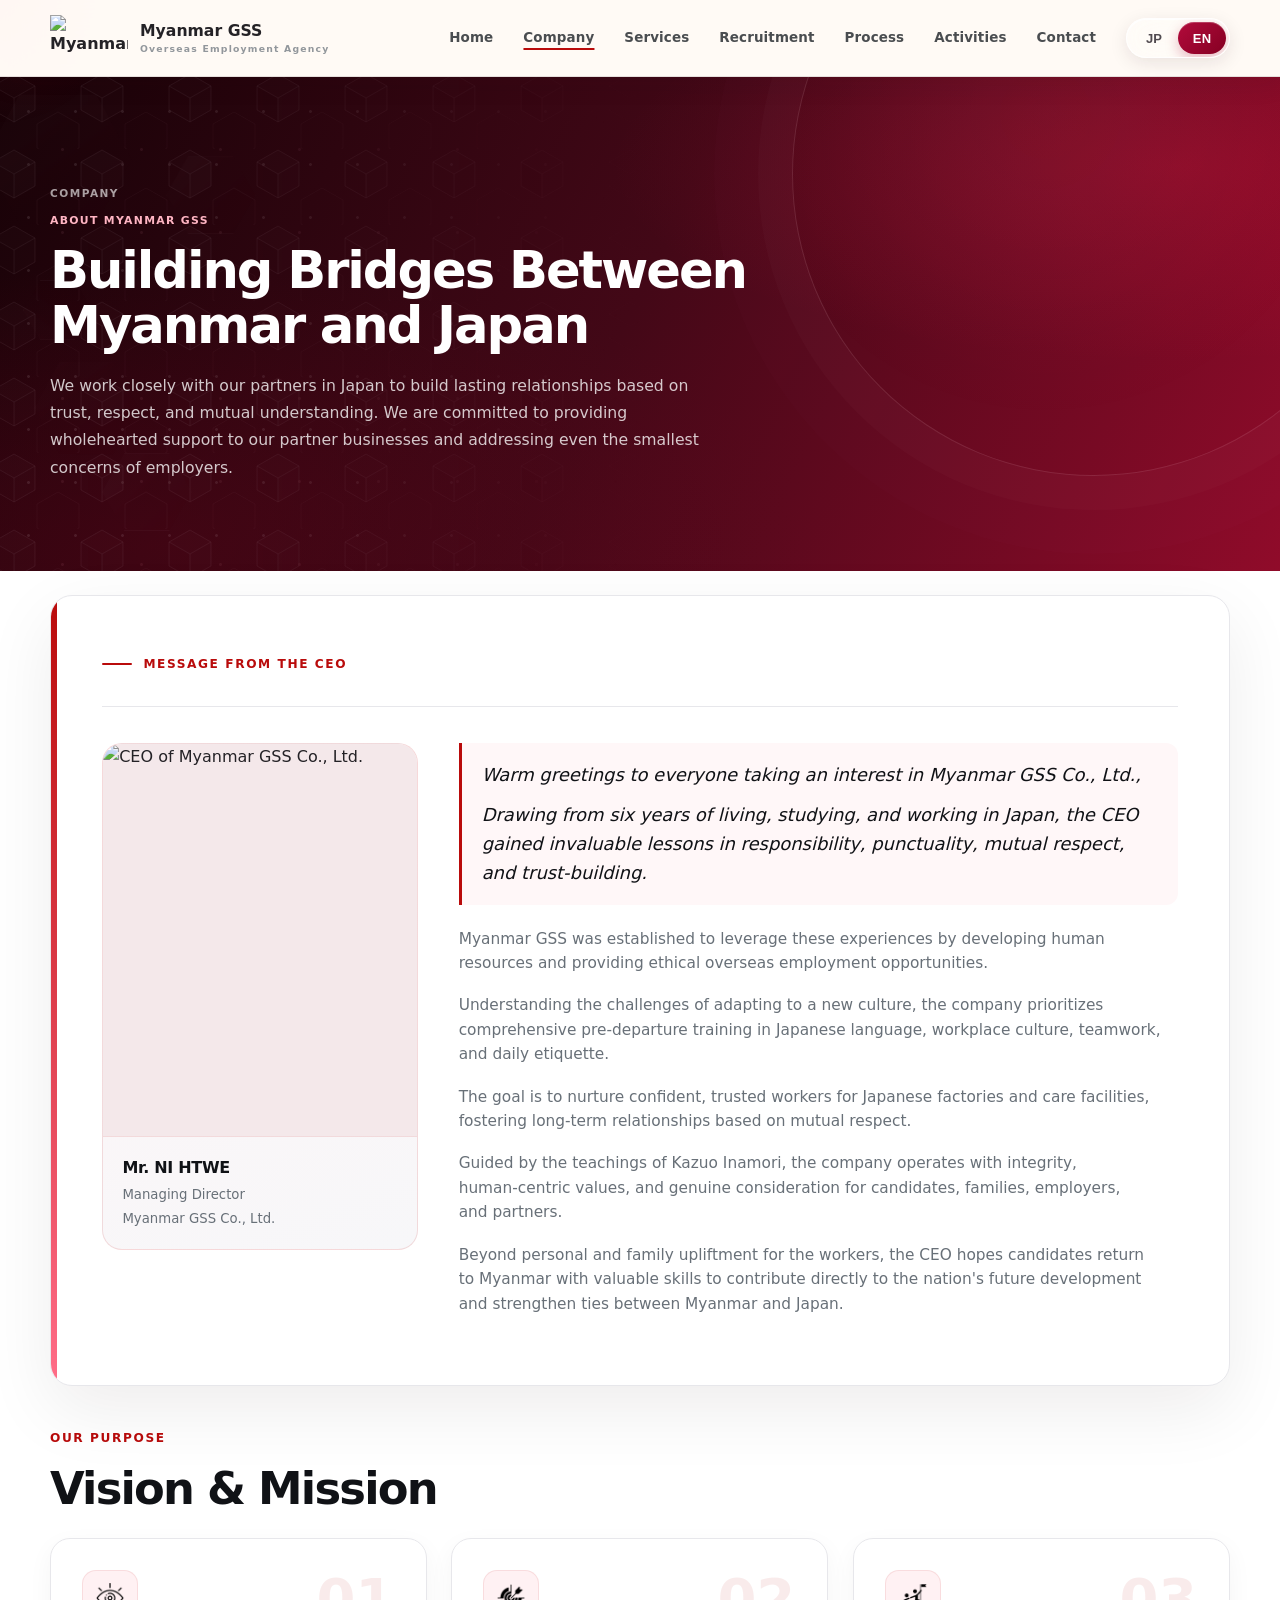
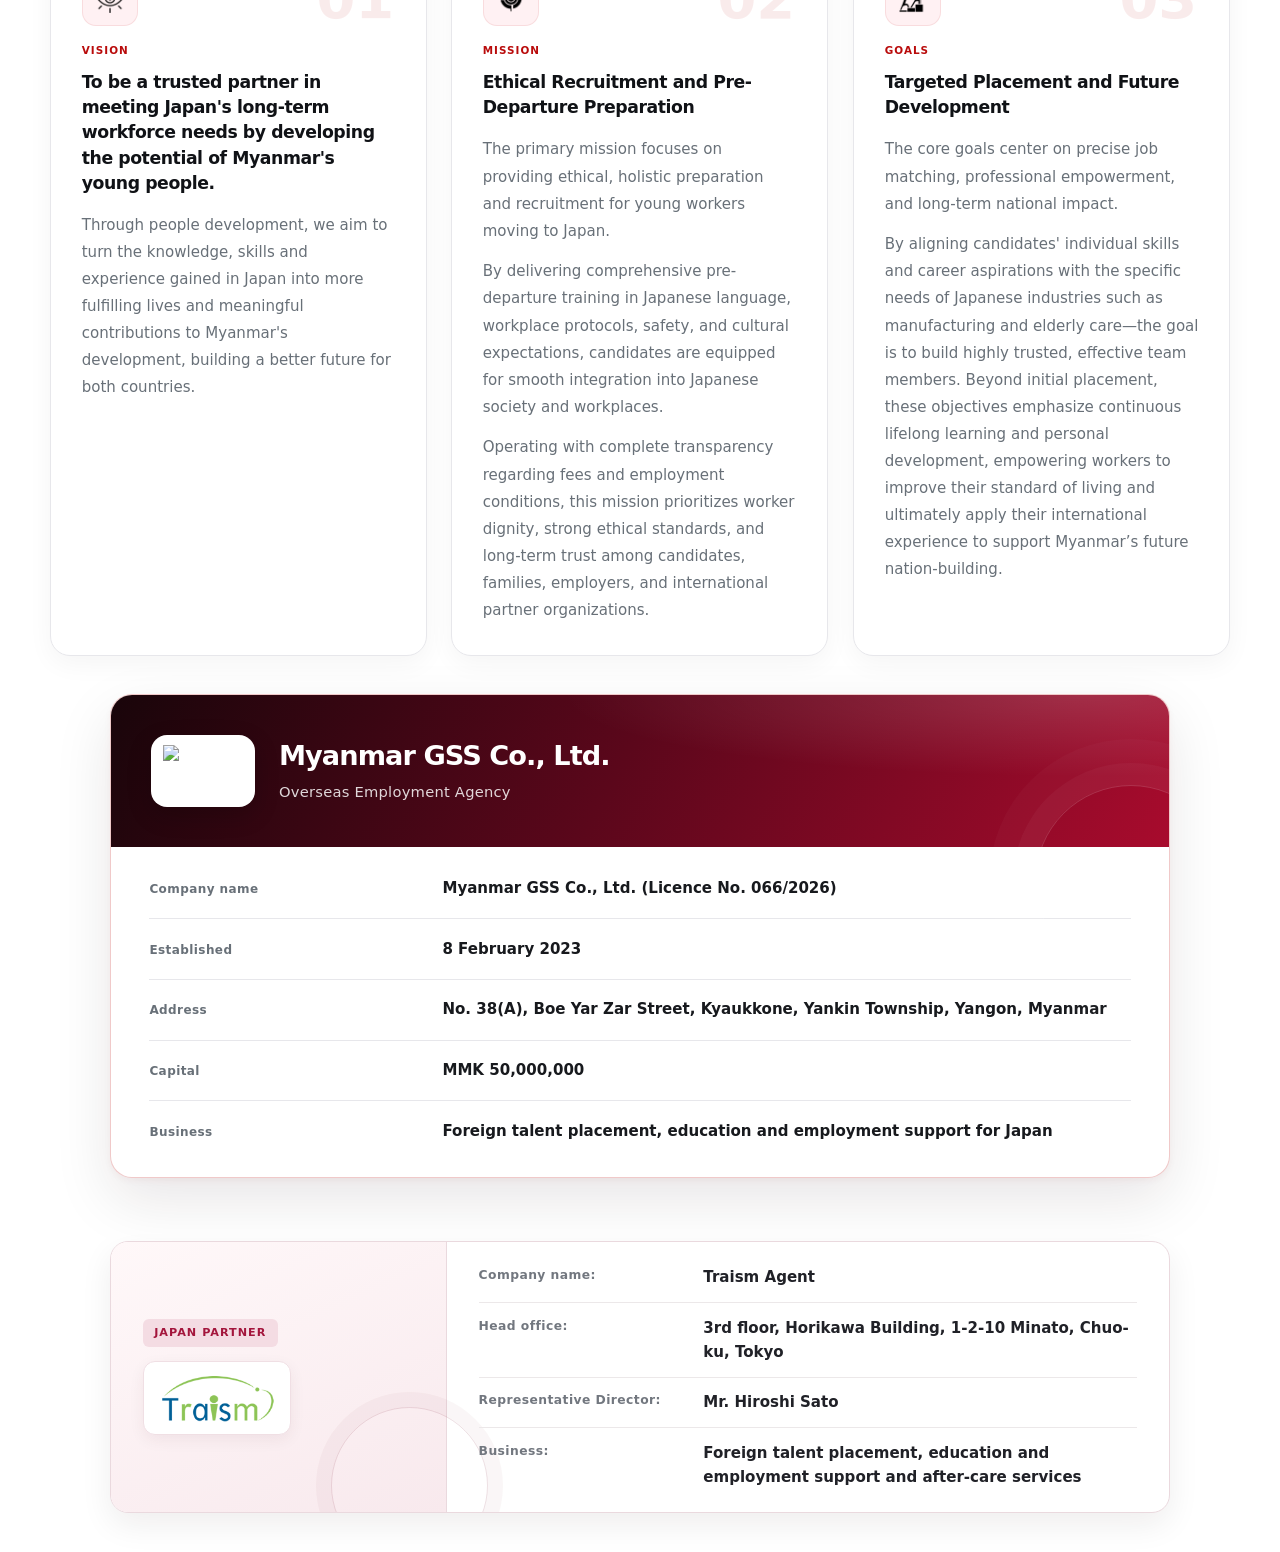
==== commit d5c21ece: "summarize ceo message, mission and goals." ====
--- a/about.html
+++ b/about.html
@@ -113,38 +113,25 @@
               <div class="ceo-message-copy">
                 <blockquote class="ceo-quote" data-i18n="company.ceo.ceoMessage">
                   <p>Warm greetings to everyone taking an interest in Myanmar GSS Co., Ltd.,</p>
-                  <p>and to the young people, families, employers in Japan and partner organizations who place their
-                    trust in us.</p>
+                  <p>Drawing from six years of living, studying, and working in Japan,
+                     the CEO gained invaluable lessons in responsibility, punctuality, mutual respect, and trust-building.</p>
                 </blockquote>
                 <div class="ceo-message-body" data-i18n="company.ceo.ceoParagraph">
-                  <p>When I was young, I lived in Japan for six years, working while attending school. During that time,
-                    I gained knowledge and experience not only through my studies, but also through work and everyday
-                    life. In particular, I learned the importance of responsibility, punctuality, mutual respect,
-                    earning trust and building meaningful relationships.</p>
-                  <p>After returning to Myanmar, I drew on the knowledge, experience and relationships I had gained in
-                    Japan to develop businesses through which I could serve our customers, help my colleagues build
-                    happy and fulfilling lives, and contribute to society. I established Myanmar GSS to put these
-                    aspirations into practice through people development and overseas employment.</p>
-                  <p>Having studied and worked abroad myself, I understand how important preparation is when moving to a
-                    country with a different language, culture and way of life. This is why we place great importance on
-                    preparing young people in Japanese language, workplace rules, responsibility, teamwork, Japanese
-                    culture and everyday etiquette before they leave for Japan.</p>
-                  <p>Through this preparation, we want young people to work with confidence in factories, elderly care
-                    facilities and other workplaces, and to become colleagues whom Japanese employers can trust and
-                    value. Helping both sides build lasting working relationships based on mutual understanding and
-                    respect is an important part of our role.</p>
-                  <p>My approach to business is guided by the teachings of Kazuo Inamori, whom I deeply respect and
-                    continue to learn from. In particular, I value his emphasis on caring about the welfare of others
-                    and making decisions based on what is right as a human being. We seek to put these principles into
-                    practice by treating young people, their families, employers and our colleagues with consideration,
-                    integrity and responsibility.</p>
-                  <p>My long-term hope is that young people who learn and gain experience in Japan will build better
-                    lives for themselves and their families. I also hope that, in time, they will apply their knowledge
-                    and professional skills in Myanmar, contributing in their respective fields to the country's
-                    development and nation-building.</p>
-                  <p>We value each person's dreams and future, and we will respond to the trust placed in us through
-                    responsible action. Together with all of you, we will work to build a future that brings lasting
-                    value to both Myanmar and Japan.</p>
+                  <p>Myanmar GSS was established to leverage these experiences by developing human resources
+                     and providing ethical overseas employment opportunities.
+                  </p>
+                  <p>Understanding the challenges of adapting to a new culture, the company prioritizes comprehensive
+                     pre-departure training in Japanese language, workplace culture, teamwork, and daily etiquette.
+                  </p>
+                  <p>The goal is to nurture confident, trusted workers for Japanese factories and care facilities,
+                     fostering long-term relationships based on mutual respect.
+                  </p>
+                  <p>Guided by the teachings of Kazuo Inamori, the company operates with integrity, human-centric values,
+                     and genuine consideration for candidates, families, employers, and partners.
+                  </p>
+                  <p>Beyond personal and family upliftment for the workers, the CEO hopes candidates return to Myanmar
+                     with valuable skills to contribute directly to the nation's future development and strengthen ties between Myanmar and Japan.
+                  </p>
                 </div>
               </div>
             </div>
@@ -181,35 +168,31 @@
               <div class="purpose-card-number">02</div>
               <div class="purpose-card-content">
                 <span class="purpose-label" data-i18n="company.mission.label">MISSION</span>
-                <h3 data-i18n="company.mission.title1">Comprehensive Preparation & Matching</h3>
-                <p data-i18n="company.mission.text1">Provide preparation in Japanese language, workplace rules, safety
-                  awareness, responsibility, punctuality, reporting, communication, consultation and teamwork. We also
-                  teach Japanese culture, traditions, daily living practices, social expectations and everyday customs
-                  to help young people prepare for both work and life in Japan.</p>
-                <p data-i18n="company.mission.text2">Understand each candidate's abilities and goals alongside the needs
-                  of employers, and connect them with suitable employment opportunities. We help candidates prepare to
-                  work effectively and become trusted team members in their respective workplaces.</p>
+                <h3 data-i18n="company.mission.title">Ethical Recruitment and Pre-Departure Preparation</h3>
+                <p data-i18n="company.mission.text1">The primary mission focuses on providing ethical,
+                   holistic preparation and recruitment for young workers moving to Japan.</p>
+                <p data-i18n="company.mission.text2">By delivering comprehensive pre-departure training in Japanese language,
+                   workplace protocols, safety, and cultural expectations, candidates are equipped for smooth integration into Japanese society
+                    and workplaces.</p>
+                <p data-i18n="company.mission.text3">Operating with complete transparency regarding fees and employment conditions,
+                   this mission prioritizes worker dignity, strong ethical standards, and long-term trust among candidates, families,
+                    employers, and international partner organizations.</p>  
               </div>
             </article>
 
-            <!-- MISSION CARD 2: RESPONSIBLE RECRUITMENT & GROWTH -->
+            <!-- GOALS CARD 3: RESPONSIBLE RECRUITMENT & GROWTH -->
             <article class="purpose-card-3col mission-card">
               <div class="purpose-card-icon"><img src="assets/images/about/goals.png" alt="" aria-hidden="true"
                   loading="lazy"></div>
               <div class="purpose-card-number">03</div>
               <div class="purpose-card-content">
                 <span class="purpose-label" data-i18n="company.goals.label">GOALS</span>
-                <h3 data-i18n="company.goals.title3">Responsible Recruitment, Growth & Trust</h3>
-                <p data-i18n="company.goals.text3">Explain employment conditions, costs and procedures clearly, while
-                  respecting workers' dignity and rights. We work with employers and partner organizations in Japan and
-                  take responsibility for supporting a smooth transition to work and daily life.</p>
-                <p data-i18n="company.goals.text4">Encourage continuous learning, professional development and
-                  responsibility throughout each person's employment in Japan. We aim to nurture people who can use
-                  their knowledge, skills and experience to improve their lives and contribute to Myanmar's future
-                  development and nation-building.</p>
-                <p data-i18n="company.goals.text5">Consider the perspectives of young people, their families,
-                  employers, partner organizations and our colleagues. Through integrity and mutual understanding, we
-                  build lasting relationships in which everyone involved has the opportunity to grow.</p>
+                <h3 data-i18n="company.goals.title">Targeted Placement and Future Development</h3>
+                <p data-i18n="company.goals.text1">The core goals center on precise job matching, professional empowerment, and long-term national impact.</p>
+                <p data-i18n="company.goals.text2">By aligning candidates' individual skills and career aspirations with the specific needs of Japanese industries
+                   such as manufacturing and elderly care—the goal is to build highly trusted, effective team members. Beyond initial placement, these objectives emphasize
+                    continuous lifelong learning and personal development, empowering workers to improve their standard of living and ultimately apply their international experience
+                    to support Myanmar’s future nation-building.</p>
               </div>
             </article>
           </div>
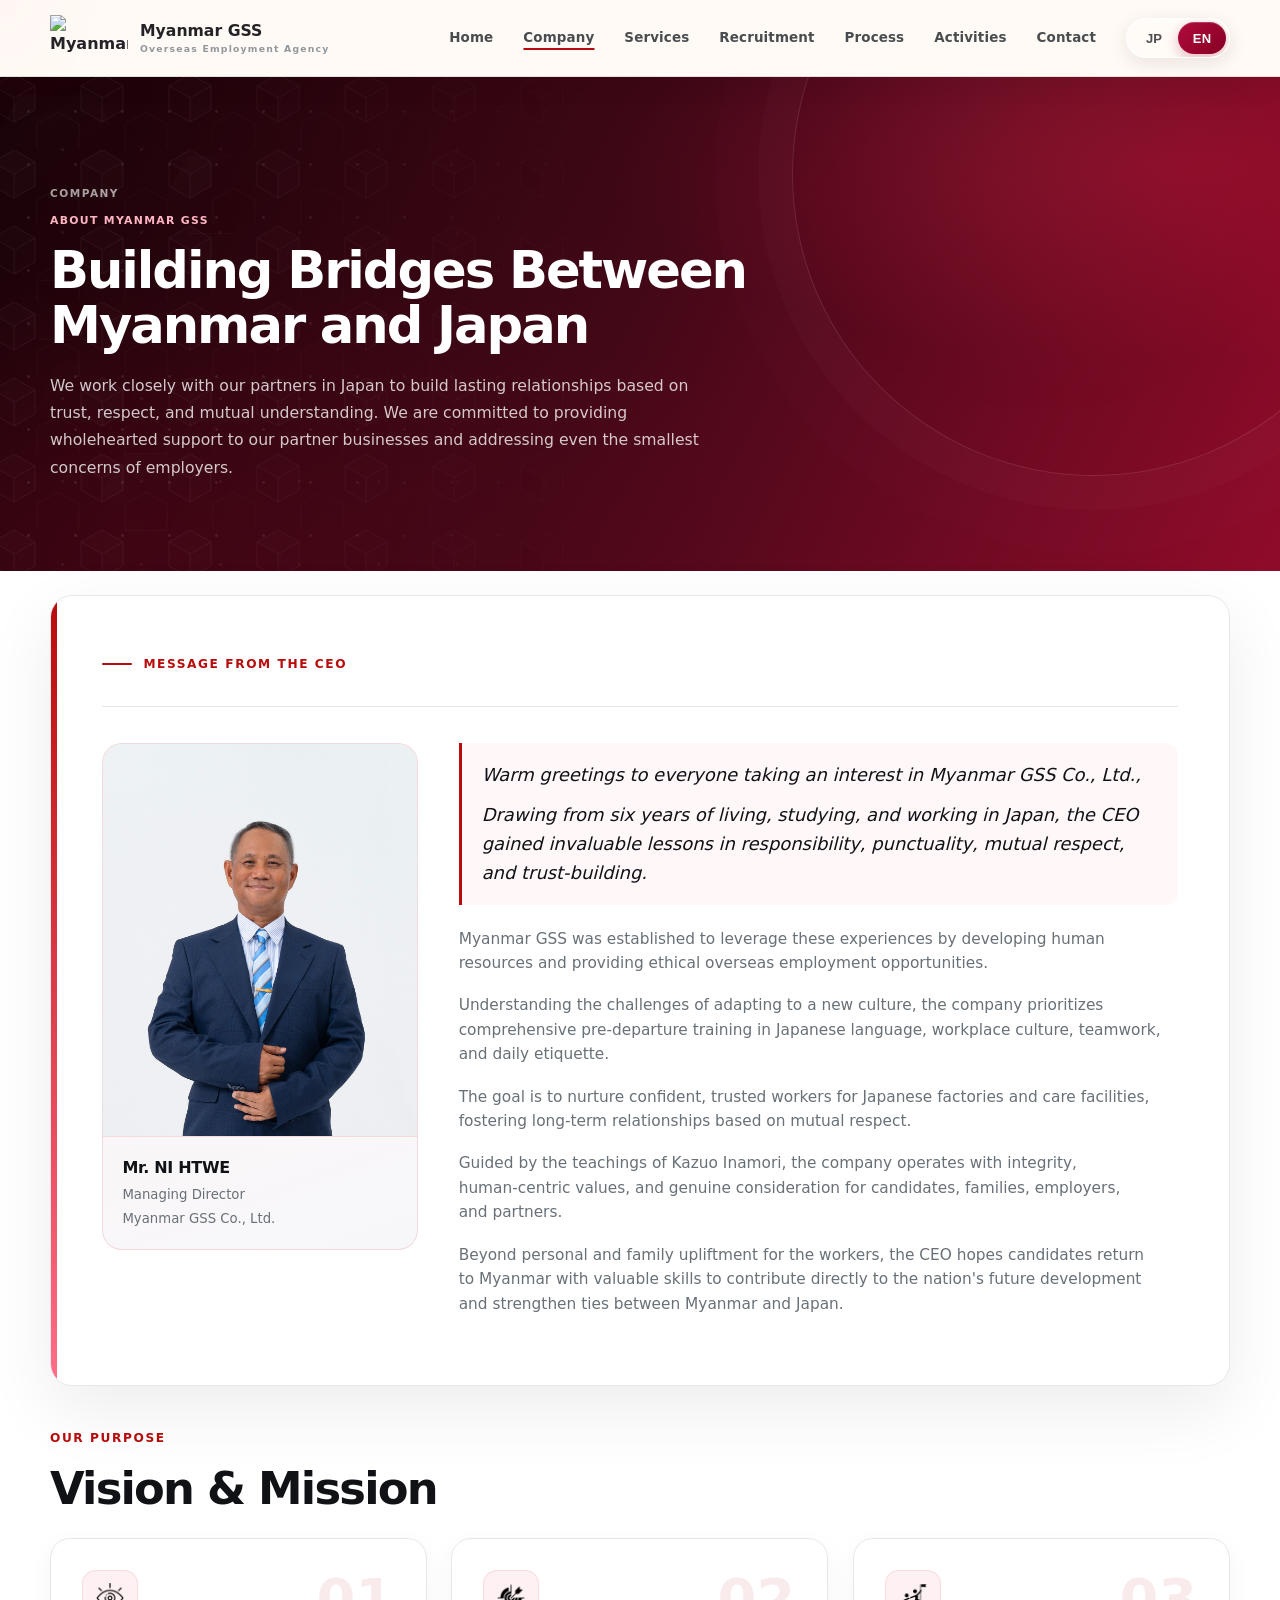
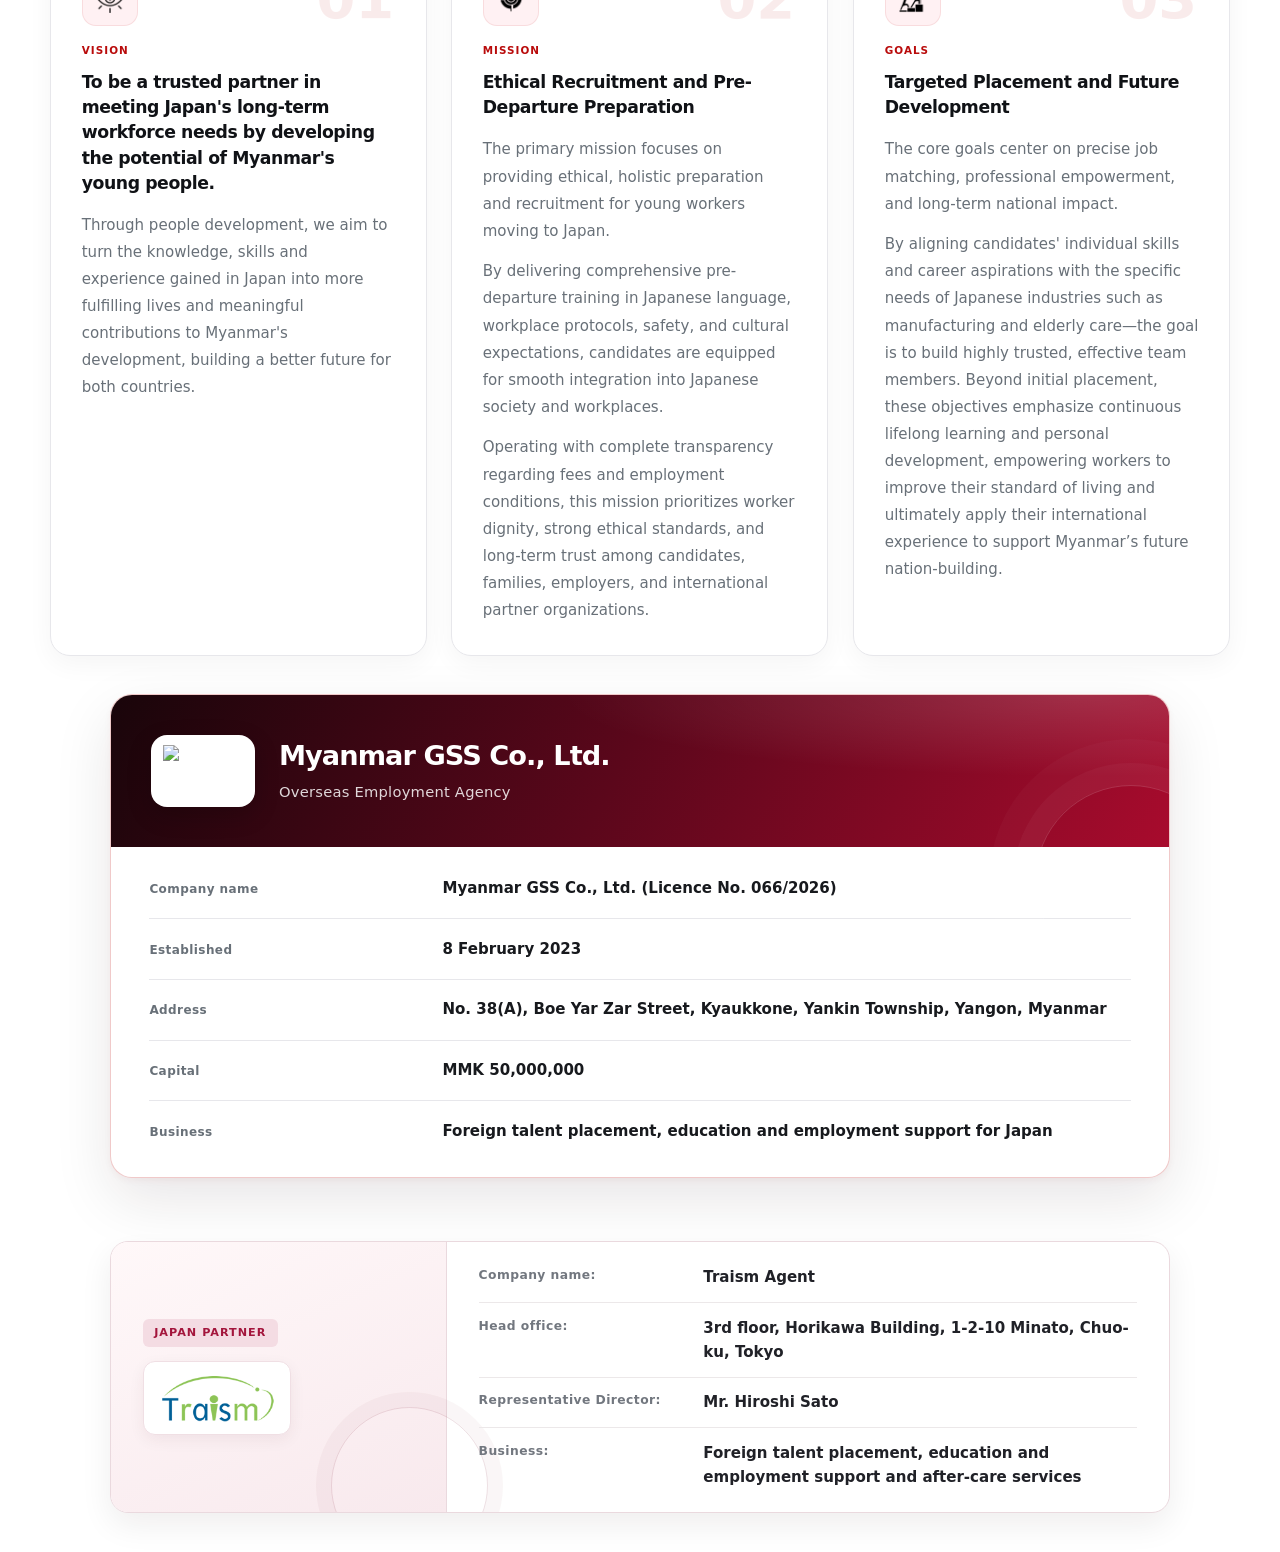
==== commit c8bcfca1: "update ceo photo." ====
--- a/about.html
+++ b/about.html
@@ -102,7 +102,7 @@
             <div class="ceo-message-layout">
               <aside class="ceo-visual-column" aria-label="Chief Executive Officer">
                 <div class="ceo-portrait ceo-portrait-large">
-                  <img src="assets/images/company/company_4.webp" alt="CEO of Myanmar GSS Co., Ltd.">
+                  <img src="assets/images/company/ceo1.webp" alt="CEO of Myanmar GSS Co., Ltd.">
                 </div>
                 <div class="ceo-visual-caption">
                   <strong data-i18n="company.ceo.name">Mr. NI HTWE</strong>
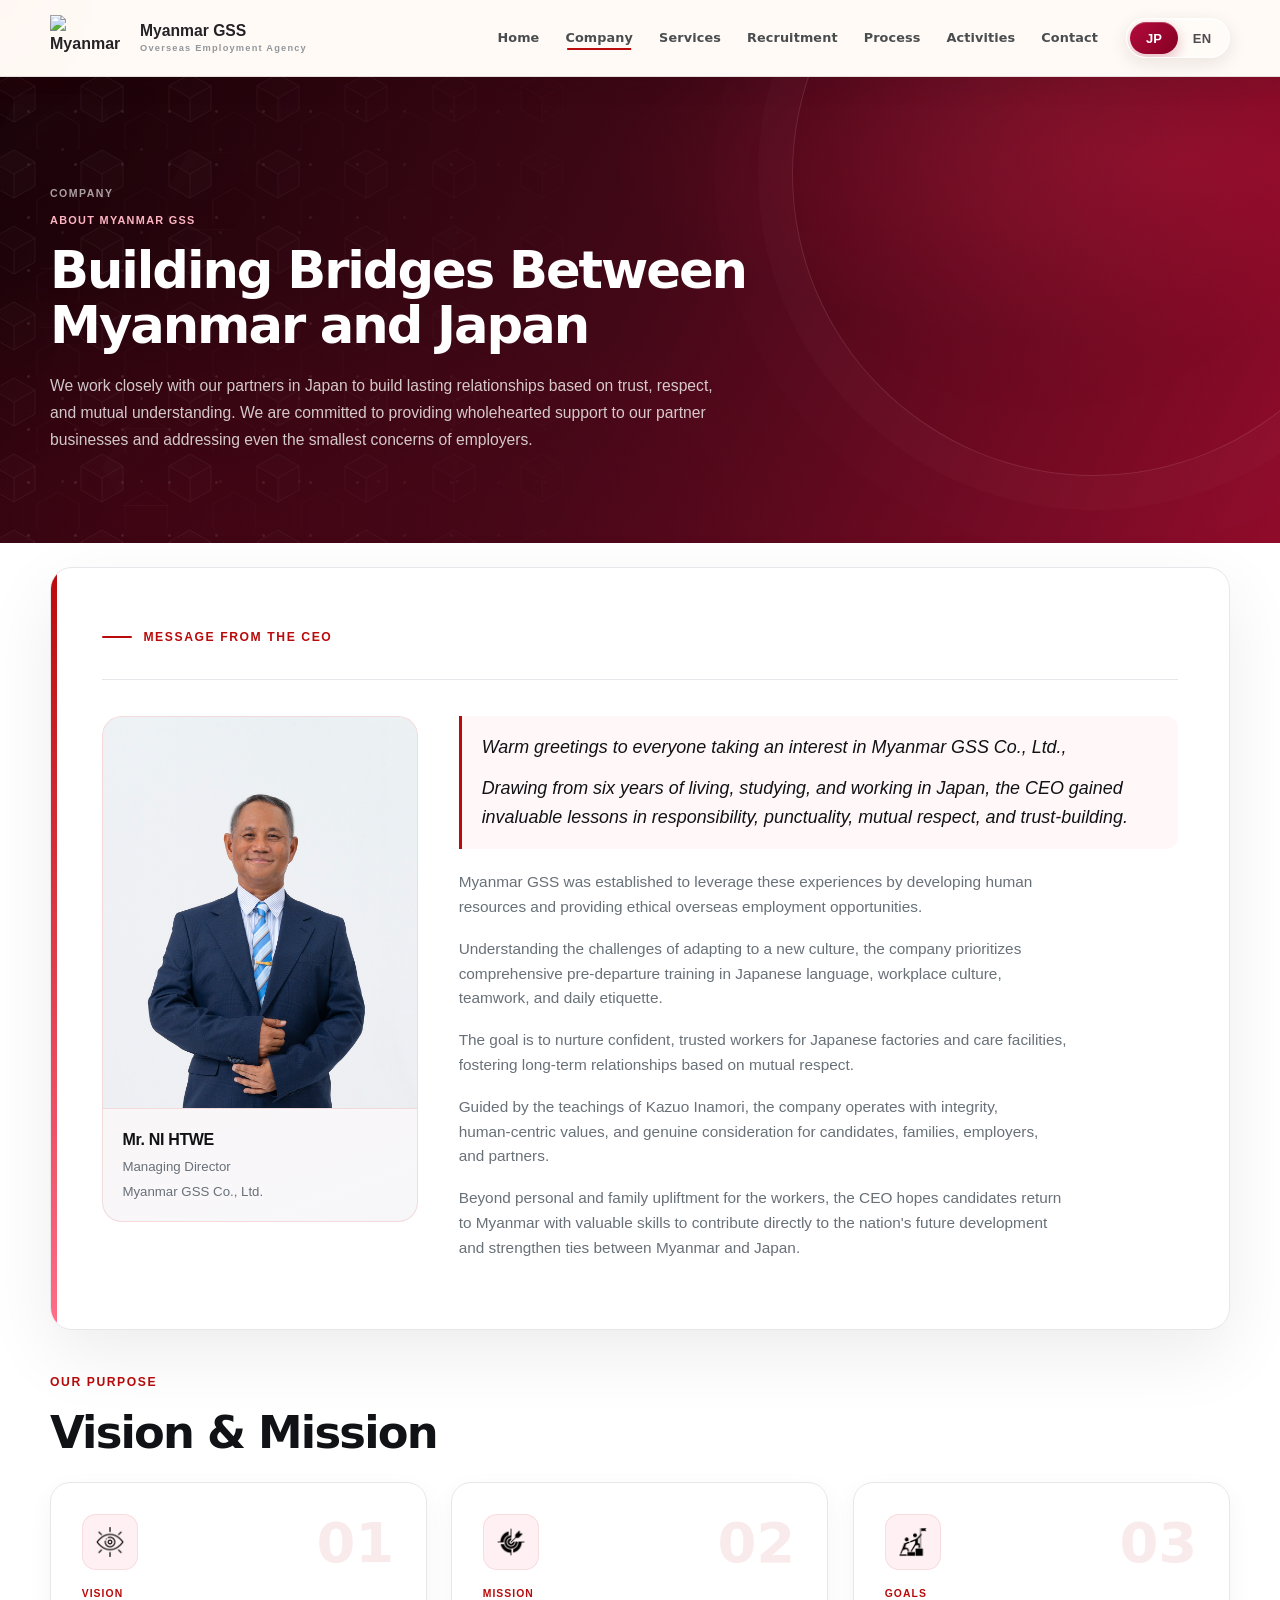
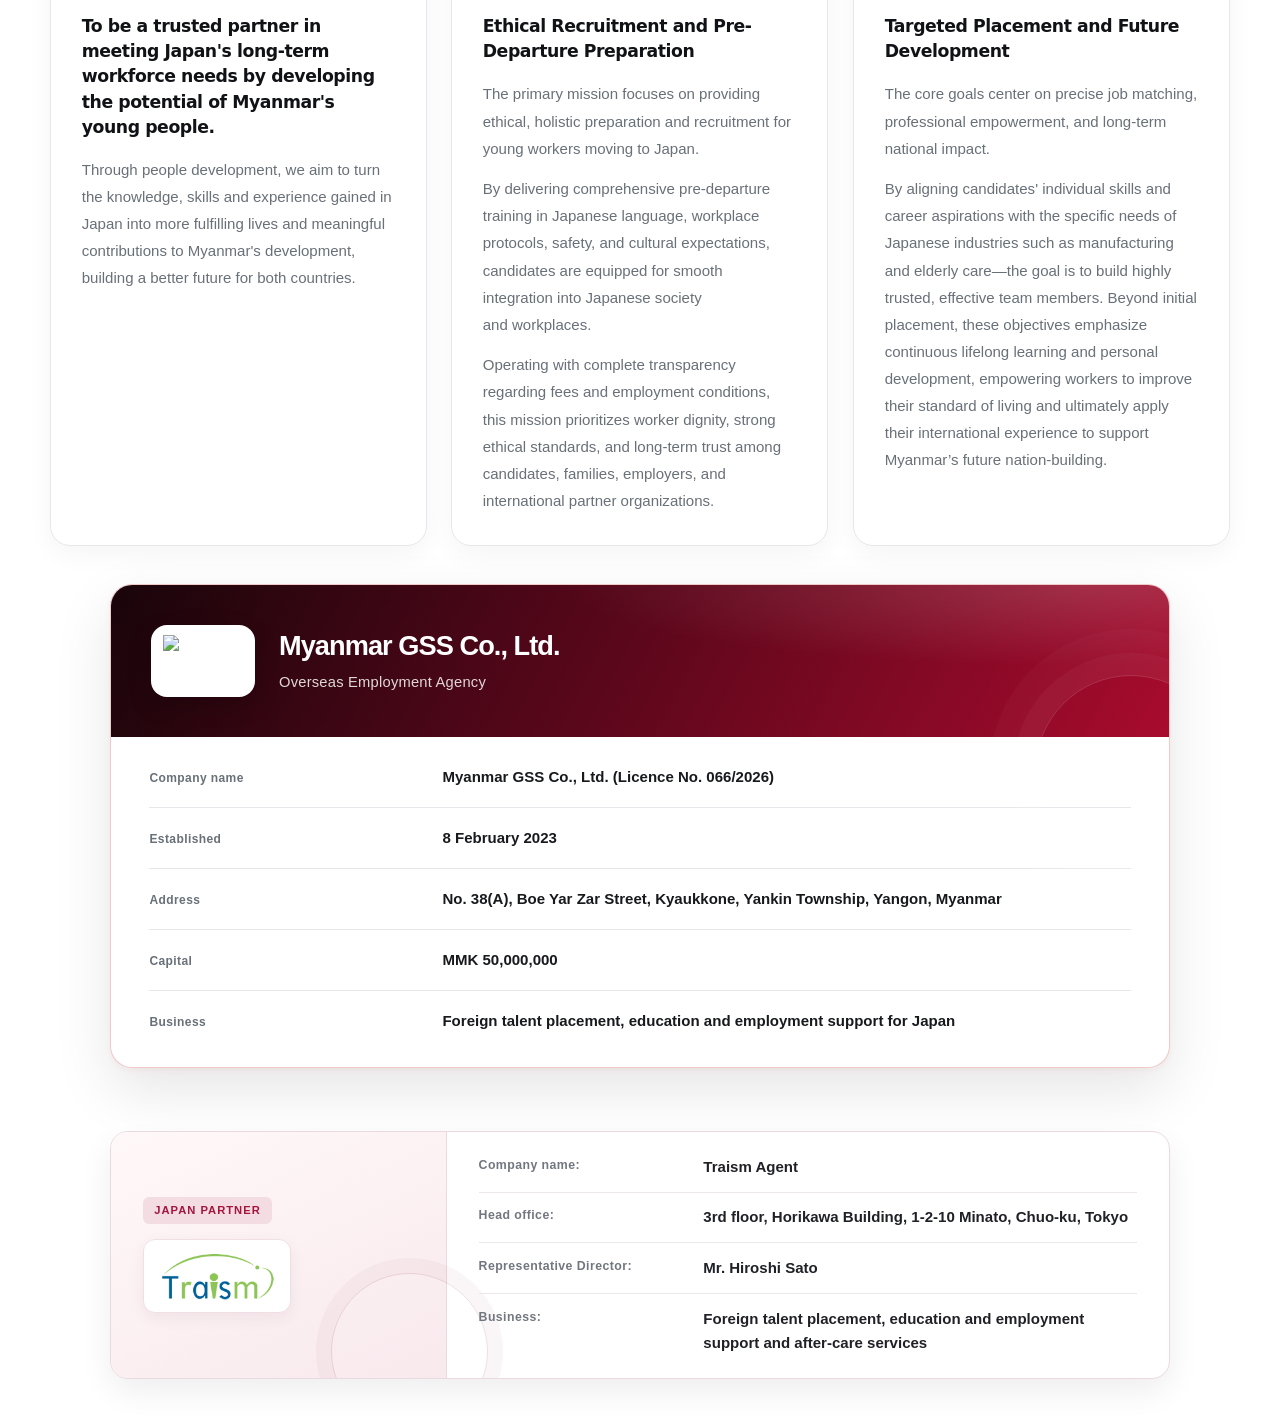
==== commit cffca14e: "fix home/activite/workcondition" ====
--- a/about.html
+++ b/about.html
@@ -2,6 +2,7 @@
 <html lang="en">
 
 <head>
+  <link rel="stylesheet" href="https://aiuxplayground.com/kits/ios-26/v1/ios.css">
   <meta charset="utf-8">
   <meta name="viewport" content="width=device-width,initial-scale=1">
   <meta name="description" content="About Myanmar GSS Co., Ltd. and its bridge between Myanmar talent and Japan.">
@@ -20,6 +21,7 @@
 
   <link rel="stylesheet" href="css/hero-refresh.css?v=20261013-6">
 
+  <link rel="stylesheet" href="css/site-ui.css">
 </head>
 
 <body id="top" class="about-page">
@@ -279,14 +281,16 @@
 
   <!-- Footer -->
   <div id="footer-container"></div>
-
-  <button class="backtop" id="backTop" type="button" aria-label="Back to top"
-    data-i18n-aria-label="common.backToTop">↑</button>
+  <script src="js/back-to-top.js" defer></script>
   <script src="js/components.js"></script>
   <script src="js/vendor/i18next.min.js"></script>
   <script src="js/i18n.js"></script>
   <script src="js/script.js"></script>
 
+<button class="back-to-top ios-glass-clear" id="backToTop" type="button" aria-label="Back to top" title="Back to top">
+  <svg viewBox="0 0 24 24" aria-hidden="true" focusable="false"><path d="M12 19V5M6 11l6-6 6 6"/></svg>
+</button>
+<script src="js/back-to-top.js" defer></script>
 </body>
 
 </html>
--- a/css/styles.css
+++ b/css/styles.css
@@ -3307,9 +3307,9 @@
 .language-btn[aria-pressed="true"],
 .language-btn[aria-pressed="true"]:hover { color: #fff !important; }
 .language-btn:hover { color: #a9002f !important; }
-.language-btn[aria-pressed="true"]:hover { color: #fff !important; }
+
 .language-code { display: block !important; margin: 0 !important; padding: 0 !important; font-weight: 800 !important; line-height: 1 !important; }
-.language-name { display: none !important; }
+
 @media (max-width: 600px) {
   .language-selector { width: 96px !important; min-width: 96px !important; margin-left: 6px !important; }
 }
--- a/css/footer.css
+++ b/css/footer.css
@@ -208,6 +208,13 @@
   transform: translateY(-3px);
 }
 
+/* Specific Viber styling to maintain brand purple on hover */
+.footer-social a.viber-btn:hover {
+  background-color: #7360f2;
+  border-color: #7360f2;
+  color: #ffffff;
+}
+
 
 /* Contact */
 
--- a/css/home.css
+++ b/css/home.css
@@ -1,8 +1,3 @@
-/* =========================================================
-   MYANMAR GSS — HOME PAGE
-   Home-only layout, typography, backgrounds and controls.
-   Load after styles.css, footer.css and premium-carousel.css.
-   ========================================================= */
 
 :root {
   --home-cream: #fff8ef;
@@ -13,6 +8,8 @@
   --home-red: #a9002f;
   --home-pink: #e85a78;
   --home-dark: #26030e;
+  /* Soft light tint derived from #B90B0B */
+  --home-surface: #fbf8f8;
 }
 
 /* Global readable type scale for the home page */
@@ -112,7 +109,6 @@
   align-items: center;
   gap: 12px;
   margin-bottom: 18px;
-  /* color: #ffb6c7; */
   color: #fff;
   font-size: 12px;
   font-weight: 800;
@@ -125,7 +121,6 @@
   content: "";
   width: 42px;
   height: 2px;
-  /* background: #ff9fb7; */
   background: #fff;
   flex: 0 0 auto;
 }
@@ -307,7 +302,7 @@
   color: #ff7894;
 }
 
-/* Premium carousel controls: equal circles, centered glyphs, no distorted pill */
+/* Premium carousel controls */
 premium-carousel .dock {
   right: 14px;
   bottom: 14px;
@@ -438,11 +433,8 @@
 
 /* =========================================================
    FINAL HOME OVERRIDES
-   These rules intentionally come last so they win over legacy
-   home declarations in the global stylesheet.
    ========================================================= */
 
-/* Home hero typography: readable at desktop and easy to scan. */
 .hero {
   min-height: 720px;
 }
@@ -466,97 +458,6 @@
   line-height: 1.65;
 }
 
-/* Hero carousel controls — visible, keyboard accessible and icon-ready. */
-.hero-carousel-controls {
-  position: absolute;
-  z-index: 8;
-  right: 32px;
-  bottom: 28px;
-  left: auto;
-  display: flex;
-  align-items: center;
-  justify-content: center;
-  gap: 10px;
-  padding: 8px;
-  border: 1px solid rgba(255, 255, 255, 0.28);
-  border-radius: 999px;
-  background: rgba(24, 15, 23, 0.478);
-  box-shadow:
-    0 10px 30px rgba(0, 0, 0, 0.24),
-    inset 0 1px 0 rgba(255, 255, 255, 0.12);
-  backdrop-filter: blur(16px) saturate(140%);
-  -webkit-backdrop-filter: blur(16px) saturate(140%);
-}
-
-.hero-carousel-arrow {
-  display: inline-flex;
-  align-items: center;
-  justify-content: center;
-  width: 42px;
-  height: 42px;
-  padding: 0;
-  border: 1px solid rgba(255, 255, 255, 0.45);
-  border-radius: 50%;
-  background: rgba(255, 255, 255, 0.1);
-  color: #ffffff;
-  font-family: Arial, sans-serif;
-  font-size: 24px;
-  font-weight: 700;
-  line-height: 1;
-  cursor: pointer;
-  transition:
-    transform 180ms ease,
-    background 180ms ease,
-    border-color 180ms ease;
-}
-
-.hero-carousel-arrow i {
-  font-size: 14px;
-  line-height: 1;
-  pointer-events: none;
-}
-
-.hero-carousel-arrow:hover,
-.hero-carousel-arrow:focus-visible {
-  background: #a9002f;
-  border-color: rgba(255, 255, 255, 0.9);
-  transform: scale(1.06);
-}
-
-.hero-carousel-arrow:focus-visible,
-.hero-carousel-dot:focus-visible {
-  outline: 2px solid #ffb5c3;
-  outline-offset: 3px;
-}
-
-.hero-carousel-dots {
-  display: flex;
-  align-items: center;
-  justify-content: center;
-  gap: 7px;
-  padding: 0 4px;
-}
-
-.hero-carousel-dot {
-  width: 8px;
-  height: 8px;
-  padding: 0;
-  border: 1px solid rgba(255, 255, 255, 0.65);
-  border-radius: 999px;
-  background: rgba(255, 255, 255, 0.32);
-  cursor: pointer;
-  transition:
-    width 180ms ease,
-    background 180ms ease;
-}
-
-.hero-carousel-dot.active {
-  width: 24px;
-  background: #ff5478;
-  border-color: #ff5478;
-}
-
-/* Section contrast: every home section has a deliberate text surface. */
 .section-company {
   background: #fff8ef;
   color: #242226;
@@ -601,170 +502,7 @@
   font-weight: 400;
 }
 
-/* Language selector: stable glass segmented switch. */
-.language-selector {
-  position: relative;
-  display: grid;
-  grid-template-columns: repeat(2, minmax(0, 1fr));
-  align-items: center;
-  width: 104px;
-  height: 40px;
-  margin-left: 12px;
-  padding: 3px;
-  border: 1px solid rgba(255, 255, 255, 0.85);
-  border-radius: 999px;
-  background: rgba(255, 255, 255, 0.34);
-  box-shadow:
-    inset 0 1px 0 rgba(255, 255, 255, 0.8),
-    0 6px 22px rgba(48, 17, 28, 0.12);
-  backdrop-filter: blur(18px) saturate(150%);
-  -webkit-backdrop-filter: blur(18px) saturate(150%);
-  overflow: hidden;
-}
-
-.language-pill-bg {
-  z-index: 1;
-  top: 3px;
-  bottom: 3px;
-  left: 3px;
-  width: calc(50% - 3px);
-  border-radius: 999px;
-  background: linear-gradient(135deg, #b20b3b, #850023);
-  box-shadow:
-    0 5px 14px rgba(169, 0, 47, 0.28),
-    inset 0 1px 0 rgba(255, 255, 255, 0.22);
-  pointer-events: none;
-}
-
-.language-btn {
-  z-index: 2;
-  display: flex;
-  align-items: center;
-  justify-content: center;
-  min-width: 0;
-  height: 32px;
-  padding: 0 8px;
-  border: 0;
-  border-radius: 999px;
-  background: transparent;
-  color: #514b50;
-  font-family: var(--font-sans, "Roboto", Arial, sans-serif);
-  font-size: 13px;
-  font-weight: 700;
-  line-height: 1;
-  white-space: nowrap;
-}
-
-.language-btn[aria-pressed="true"] {
-  color: #ffffff;
-}
-
-.language-btn:hover {
-  color: #a9002f;
-}
-
-.language-btn[aria-pressed="true"]:hover {
-  color: #ffffff;
-}
-
-@media (max-width: 1100px) {
-  .hero .hero-title {
-    font-size: 44px;
-  }
-
-  .hero-carousel-controls {
-    right: 24px;
-    bottom: 22px;
-  }
-}
-
-@media (max-width: 900px) {
-  .hero {
-    min-height: 650px;
-  }
-
-  .hero-content {
-    width: min(100% - 40px, 720px);
-    padding: 84px 0 100px;
-  }
-
-  .hero .hero-title {
-    max-width: 700px;
-    font-size: 38px;
-    line-height: 1.15;
-  }
-
-  .hero-carousel-controls {
-    right: 20px;
-    bottom: 18px;
-  }
-
-  .section-message .quote {
-    font-size: 20px;
-  }
-}
-
-@media (max-width: 600px) {
-  .hero {
-    min-height: 620px;
-  }
-
-  .hero-content {
-    width: calc(100% - 32px);
-    padding: 64px 0 92px;
-  }
-
-  .hero .hero-title {
-    font-size: 30px;
-    letter-spacing: -0.4px;
-  }
-
-  .hero-highlights li {
-    font-size: 15px;
-  }
-
-  .hero-carousel-controls {
-    right: 12px;
-    bottom: 12px;
-    gap: 6px;
-    padding: 6px;
-  }
-
-  .hero-carousel-arrow {
-    width: 36px;
-    height: 36px;
-    font-size: 20px;
-  }
-
-  .hero-carousel-dots {
-    gap: 5px;
-  }
-
-  .hero-carousel-dot {
-    width: 7px;
-    height: 7px;
-  }
-
-  .hero-carousel-dot.active {
-    width: 18px;
-  }
-
-  .language-selector {
-    width: 96px;
-    height: 38px;
-    margin-left: 0;
-  }
-
-  .language-btn {
-    height: 30px;
-    font-size: 12px;
-  }
-}
-
-/* =========================================================
-   FINAL CAROUSEL BUTTON HARDENING
-   Keeps the premium glass UI and guarantees visible controls.
-   ========================================================= */
+/* Hero elements isolation */
 .hero {
   isolation: isolate;
 }
@@ -792,74 +530,51 @@
   position: relative;
 }
 
-/* =========================================================
-   MGSS HERO CAROUSEL CONTROLS
-   Minimal floating controls + individual glass buttons
-   No outer container / no surrounding border
-   ========================================================= */
-
-/* Controls wrapper — transparent, no box */
+/* Hero carousel controls */
 .hero-carousel-controls {
   position: absolute;
   z-index: 10;
   right: clamp(20px, 5vw, 72px);
   bottom: clamp(20px, 4vw, 48px);
-
   display: flex;
   align-items: center;
   justify-content: center;
   gap: 14px;
-
   padding: 0;
   margin: 0;
-
   background: transparent;
   border: 0;
   border-radius: 0;
   box-shadow: none;
-
   backdrop-filter: none;
   -webkit-backdrop-filter: none;
 }
-
-/* =========================================================
-   PREVIOUS / NEXT — individual glass buttons
-   ========================================================= */
 
 .hero-carousel-arrow {
   display: inline-flex;
   align-items: center;
   justify-content: center;
   flex: 0 0 46px;
-
   width: 46px;
   min-width: 46px;
   height: 46px;
   min-height: 46px;
-
   padding: 0;
   margin: 0;
-
   color: #ffffff;
   background: rgba(255, 255, 255, 0.14);
-
   border: 1px solid rgba(255, 255, 255, 0.42);
   border-radius: 50%;
-
   box-shadow:
     0 4px 16px rgba(0, 0, 0, 0.16),
     inset 0 1px 0 rgba(255, 255, 255, 0.2);
-
   backdrop-filter: blur(12px) saturate(150%);
   -webkit-backdrop-filter: blur(12px) saturate(150%);
-
   font-family: inherit;
   font-size: 16px;
   font-weight: 400;
   line-height: 1;
-
   cursor: pointer;
-
   transition:
     background-color 180ms ease,
     border-color 180ms ease,
@@ -867,7 +582,6 @@
     transform 180ms ease;
 }
 
-/* Bootstrap Icons */
 .hero-carousel-arrow i {
   display: block;
   font-size: 15px;
@@ -875,70 +589,52 @@
   pointer-events: none;
 }
 
-/* Hover */
 .hero-carousel-arrow:hover {
   color: #ffffff;
   background: rgba(169, 0, 47, 0.88);
   border-color: rgba(255, 255, 255, 0.7);
-
   box-shadow:
     0 6px 20px rgba(0, 0, 0, 0.2),
     inset 0 1px 0 rgba(255, 255, 255, 0.2);
-
   transform: translateY(-2px);
 }
 
-/* Press */
 .hero-carousel-arrow:active {
   transform: scale(0.94);
 }
 
-/* Keyboard focus */
 .hero-carousel-arrow:focus-visible,
 .hero-carousel-dot:focus-visible {
   outline: 2px solid #ffffff;
   outline-offset: 4px;
 }
-
-/* =========================================================
-   DOTS — clean indicators without a background container
-   ========================================================= */
 
 .hero-carousel-dots {
   display: flex;
   align-items: center;
   justify-content: center;
   gap: 8px;
-
   padding: 0;
   margin: 0;
-
   background: transparent;
   border: 0;
   box-shadow: none;
 }
 
-/* Individual dot */
 .hero-carousel-dot {
   display: block;
   flex: 0 0 9px;
-
   width: 9px;
   min-width: 9px;
   height: 9px;
   min-height: 9px;
-
   padding: 0;
   margin: 0;
-
   background: rgba(255, 255, 255, 0.55);
   border: 0;
   border-radius: 999px;
-
   box-shadow: 0 1px 5px rgba(0, 0, 0, 0.22);
-
   cursor: pointer;
-
   transition:
     width 220ms ease,
     flex-basis 220ms ease,
@@ -946,23 +642,16 @@
     opacity 220ms ease;
 }
 
-/* Active slide */
 .hero-carousel-dot.active {
   flex-basis: 25px;
   width: 25px;
-
   background: #ffffff;
   opacity: 1;
 }
 
-/* Dot hover */
 .hero-carousel-dot:hover {
   background: #ffb4c4;
 }
-
-/* =========================================================
-   RESPONSIVE
-   ========================================================= */
 
 @media (max-width: 768px) {
   .hero-carousel-controls {
@@ -1026,66 +715,14 @@
   }
 }
 
-/* UNUSED: Previous pill/container styling is superseded by this
-   carousel visual and interaction regression testing is complete. */
-
-/* 
-.hero-carousel-controls {
-  z-index: 30;
-  display: flex !important;
-  visibility: visible !important;
-  opacity: 1 !important;
-  pointer-events: auto;
-}
-
-.hero-carousel-arrow {
-  flex: 0 0 42px;
-  width: 42px;
-  min-width: 42px;
-  height: 42px;
-  min-height: 42px;
-  color: #ffffff !important;
-  background: rgba(25, 17, 24, 0.72) !important;
-  text-indent: 0;
-  overflow: visible;
-}
-
-.hero-carousel-arrow i {
-  display: inline-block;
-  width: auto;
-  height: auto;
-  color: inherit;
-  font-size: 14px;
-  line-height: 1;
-}
-
-.hero-carousel-dot {
-  flex: 0 0 auto;
-  display: block;
-  visibility: visible;
-  opacity: 0.8;
-}
-
-.hero-carousel-dot.active {
-  opacity: 1;
-}
-
-@media (max-width: 700px) {
-  .hero-carousel-controls {
-    right: 12px;
-    bottom: 12px;
-  }
-} */
-
 /* =========================================================
-   COMPANY FOCUS HIGHLIGHTS - FULL CONTAINER ALIGNMENT
+   COMPANY FOCUS HIGHLIGHTS
    ========================================================= */
 
 .home-focus-section {
-  padding: 0 0 60px 0; /* Tightened spacing to flow naturally with above content */
-}
-
-/* Override the 760px max-width cap from styles.css */
+  padding: 0 0 60px 0;
+}
+
 .home-focus-section .fact-grid {
   display: grid;
   grid-template-columns: repeat(2, minmax(0, 1fr));
@@ -1141,7 +778,6 @@
   line-height: 1.45;
 }
 
-/* Tablet: 2x2 grid */
 @media (max-width: 992px) {
   .home-focus-section .fact-grid {
     grid-template-columns: repeat(2, minmax(0, 1fr));
@@ -1149,7 +785,6 @@
   }
 }
 
-/* Mobile: Single column */
 @media (max-width: 580px) {
   .home-focus-section .fact-grid {
     grid-template-columns: 1fr;
@@ -1161,3 +796,165 @@
     padding: 1.1rem 1.2rem;
   }
 }
+
+/* =========================================================
+   STATISTICS SECTION & CARDS (FIXED PADDING & OVERFLOW)
+   ========================================================= */
+
+.home-stats-section {
+  position: relative;
+  overflow: visible;
+  padding: clamp(48px, 6vw, 72px) 16px clamp(80px, 8vw, 110px);
+  margin-block: 0;
+  background:  var(--home-surface);
+}
+
+.home-stats-surface {
+  width: 100%;
+  max-width: 1200px;
+  margin: 0 auto;
+  padding: 0;
+  border-radius: 0;
+  background: transparent;
+  box-shadow: none;
+  overflow: visible;
+}
+
+.home-stats-surface > .container {
+  width: 100%;
+  max-width: 1200px;
+  padding: 0;
+  margin: 0 auto;
+  overflow: visible;
+}
+
+.home-stats-heading {
+  max-width: 760px;
+  margin: 0 auto clamp(28px, 3.5vw, 42px);
+  text-align: center;
+}
+
+.home-stats-heading .section-title {
+  font-family: var(--ios-font, inherit);
+  color: var(--home-ink);
+}
+
+.home-stats-heading .section-copy {
+  margin-inline: auto;
+  color: var(--home-muted);
+}
+
+.home-stats-grid--circular {
+  display: grid;
+  grid-template-columns: repeat(4, minmax(0, 1fr));
+  align-items: stretch;
+  gap: clamp(16px, 1.8vw, 24px);
+  width: 100%;
+}
+
+.home-stats-grid--circular .home-stat-card {
+  --stat-accent: #a9002f;
+  box-sizing: border-box;
+  min-width: 0;
+  min-height: 260px;
+  height: 100%;
+  padding: 26px 18px 32px;
+  display: flex;
+  flex-direction: column;
+  align-items: center;
+  justify-content: flex-start;
+  gap: 12px;
+  border-radius: 24px;
+  text-align: center;
+  color: var(--ios-glass-label, #29252d);
+  font-family: var(--ios-font, inherit);
+  background: rgba(255, 255, 255, 0.44);
+  border: 1px solid rgba(255, 255, 255, 0.72);
+  box-shadow: 0 8px 24px rgba(38, 35, 56, 0.08), inset 0 1px 0 rgba(255, 255, 255, 0.75);
+  -webkit-backdrop-filter: blur(22px) saturate(170%);
+  backdrop-filter: blur(22px) saturate(170%);
+  transition: transform 0.22s ease, box-shadow 0.22s ease, border-color 0.22s ease;
+}
+
+.home-stats-grid--circular .home-stat-card:hover {
+  transform: translateY(-4px);
+  border-color: rgba(169, 0, 47, 0.3);
+  box-shadow: 0 16px 36px rgba(47, 17, 28, 0.12);
+}
+
+.home-stats-grid--circular .home-stat-card--success {
+  --stat-accent: #16805d;
+  grid-column: auto;
+}
+
+.home-stats-grid--circular .home-stat-label {
+  min-height: 28px;
+  margin: 0;
+  display: flex;
+  align-items: center;
+  justify-content: center;
+  line-height: 1.35;
+  font-size: 0.92rem;
+  font-weight: 750;
+  color: #38343f;
+}
+
+.home-stat-ring {
+  --progress: 0;
+  --ring-size: 126px;
+  position: relative;
+  display: grid;
+  place-items: center;
+  flex: 0 0 auto;
+  width: var(--ring-size);
+  height: var(--ring-size);
+  margin: 6px auto;
+  padding: 9px;
+  border-radius: 50%;
+  background: conic-gradient(var(--stat-accent, #a9002f) calc(var(--progress, 0) * 1%), rgba(140, 140, 155, 0.18) 0);
+  box-shadow: 0 4px 16px rgba(44, 40, 72, 0.06);
+}
+
+.home-stat-ring::before {
+  content: "";
+  position: absolute;
+  inset: 9px;
+  border-radius: 50%;
+  background: rgba(255, 255, 255, 0.88);
+  border: 1px solid rgba(255, 255, 255, 0.85);
+  -webkit-backdrop-filter: blur(8px);
+  backdrop-filter: blur(8px);
+}
+
+.home-stat-ring-center {
+  position: relative;
+  z-index: 1;
+  display: flex;
+  align-items: baseline;
+  justify-content: center;
+  gap: 2px;
+  color: var(--ios-glass-label, #29252d);
+  font-family: var(--ios-font, inherit);
+  font-size: 1.55rem;
+  line-height: 1;
+  font-weight: 850;
+  font-variant-numeric: tabular-nums;
+}
+
+.home-stat-percent {
+  color: var(--stat-accent, #a9002f);
+  font-size: 0.82rem;
+}
+
+.home-stat-card .home-stat-note {
+  margin: auto 0 0;
+  padding-bottom: 2px;
+  font-size: 0.8rem;
+  line-height: 1.35;
+  color: var(--ios-glass-label, #625d68);
+}
+
+.home-stats-grid--circular .home-stat-card:not(:has(.home-stat-note)) .home-stat-ring {
+  margin-bottom: auto;
+}
+
--- a/css/site-ui.css
+++ b/css/site-ui.css
@@ -0,0 +1,50 @@
+/* Site-wide floating Liquid Glass Back-to-Top button */
+.back-to-top {
+  appearance: none;
+  -webkit-appearance: none;
+  position: fixed;
+  z-index: 9999;
+  right: 20px;
+  bottom: 20px;
+  width: 50px;
+  height: 50px;
+  padding: 0;
+  display: grid;
+  place-items: center;
+  border: 1px solid rgba(255,255,255,.78);
+  border-radius: 50%;
+  color: var(--red-dark);
+  background: linear-gradient(145deg, rgba(255,255,255,.84), rgba(255,255,255,.42));
+  box-shadow: 0 8px 24px rgba(28,24,43,.18), inset 0 1px 0 rgba(255,255,255,.92);
+  -webkit-backdrop-filter: blur(22px) saturate(180%);
+  backdrop-filter: blur(22px) saturate(180%);
+  opacity: 0;
+  visibility: hidden;
+  pointer-events: none;
+  transform: translateY(10px) scale(.94);
+  transition: opacity .24s ease, transform .28s cubic-bezier(.2,.8,.2,1), visibility .24s ease, box-shadow .24s ease;
+  cursor: pointer;
+}
+.back-to-top.is-visible { opacity: 1; visibility: visible; pointer-events: auto; transform: translateY(0) scale(1); }
+.back-to-top.is-visible:hover {
+  transform: translateY(-4px) scale(1.05);
+  box-shadow: 0 14px 32px rgba(28,24,43,.25), 0 0 18px rgba(120,145,255,.2), inset 0 1px 0 #fff;
+}
+.back-to-top:active, .back-to-top.is-visible:active { transform: translateY(0) scale(.95); }
+.back-to-top svg { width: 22px; height: 22px; fill: none; stroke: currentColor; stroke-width: 1.8; stroke-linecap: round; stroke-linejoin: round; transition: transform .24s ease; }
+.back-to-top.is-visible:hover svg { transform: translateY(-2px); }
+.back-to-top:focus-visible { outline: 3px solid #6579ff; outline-offset: 4px; }
+@media (prefers-reduced-motion: reduce) { .back-to-top, .back-to-top svg { transition: none !important; } }
+
+/* Home stats cards: keep the complete card visible, including bottom note/padding */
+.home-stats-grid--circular .home-stat-card {
+  min-height: 264px;
+  height: auto;
+  padding: 26px 18px 32px;
+  box-sizing: border-box;
+  overflow: visible;
+}
+.home-stats-grid--circular .home-stat-note {
+  margin-top: auto;
+  padding-bottom: 2px;
+}
